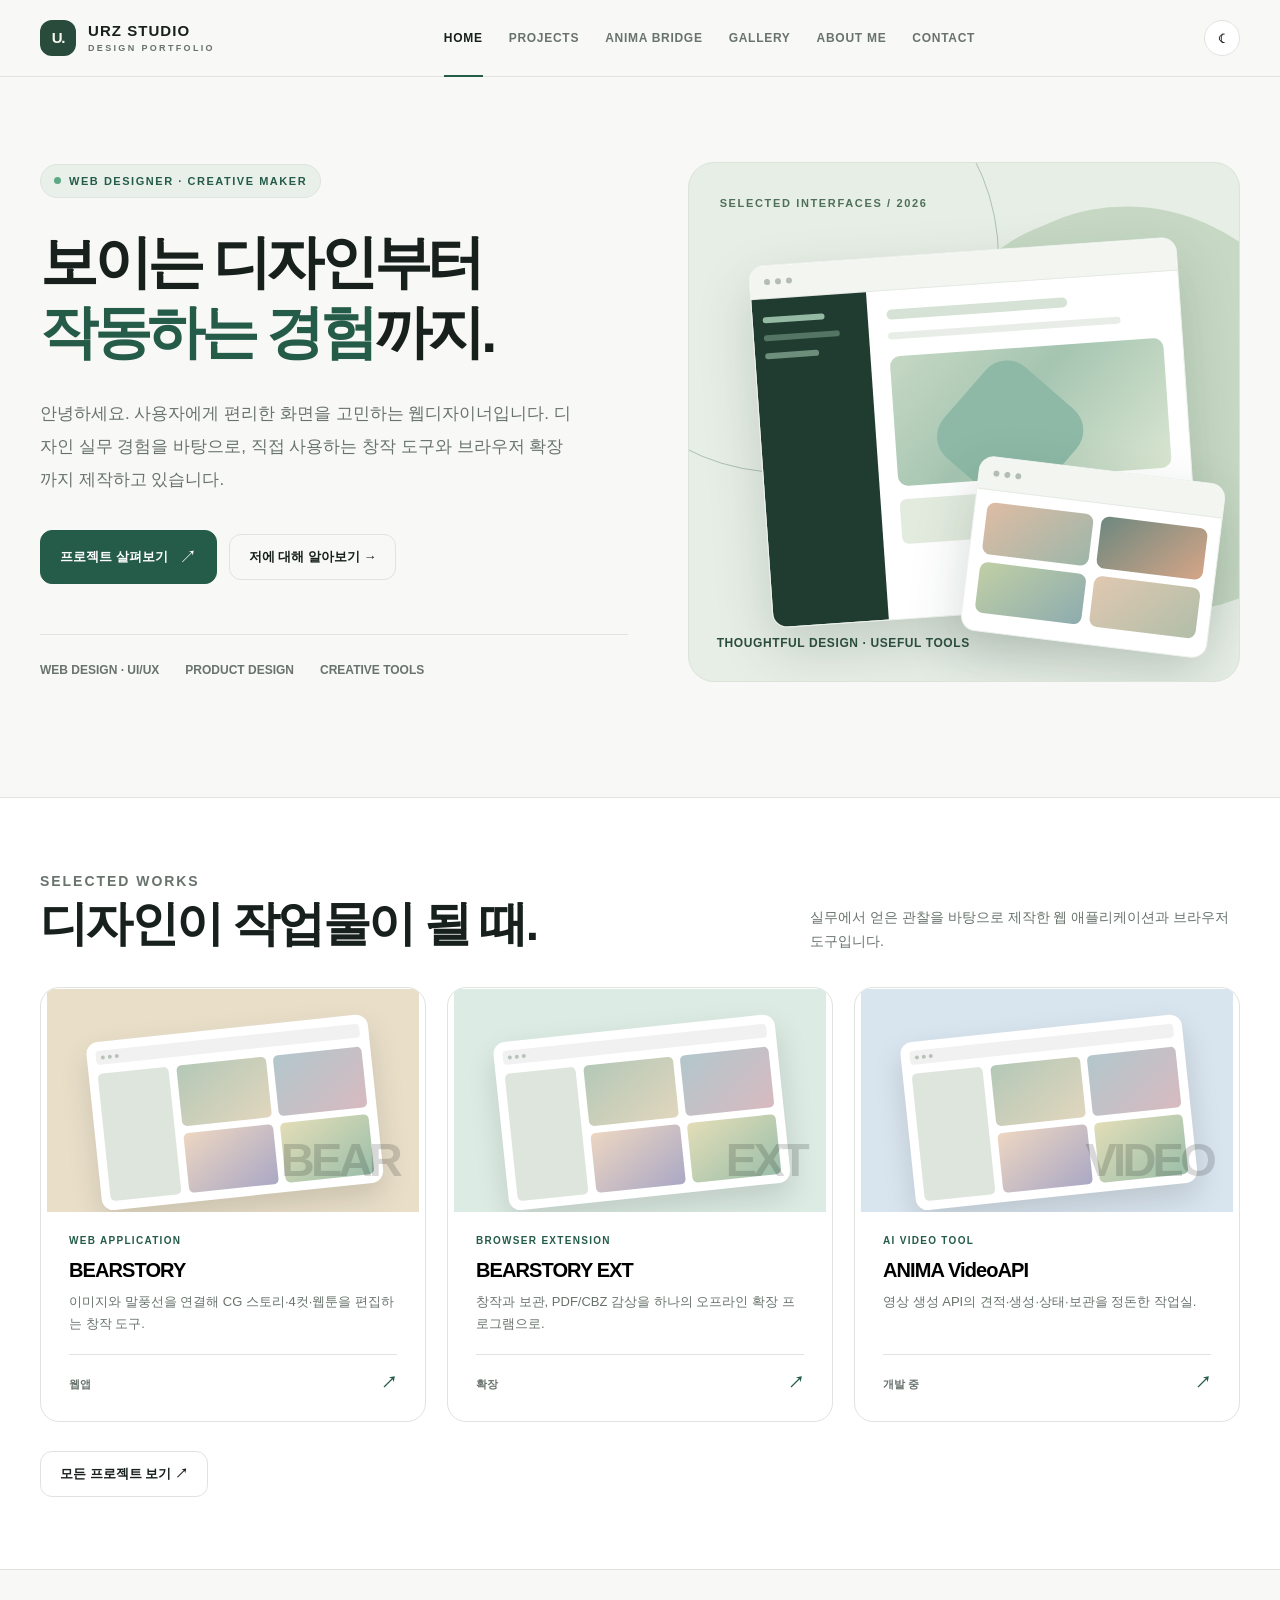
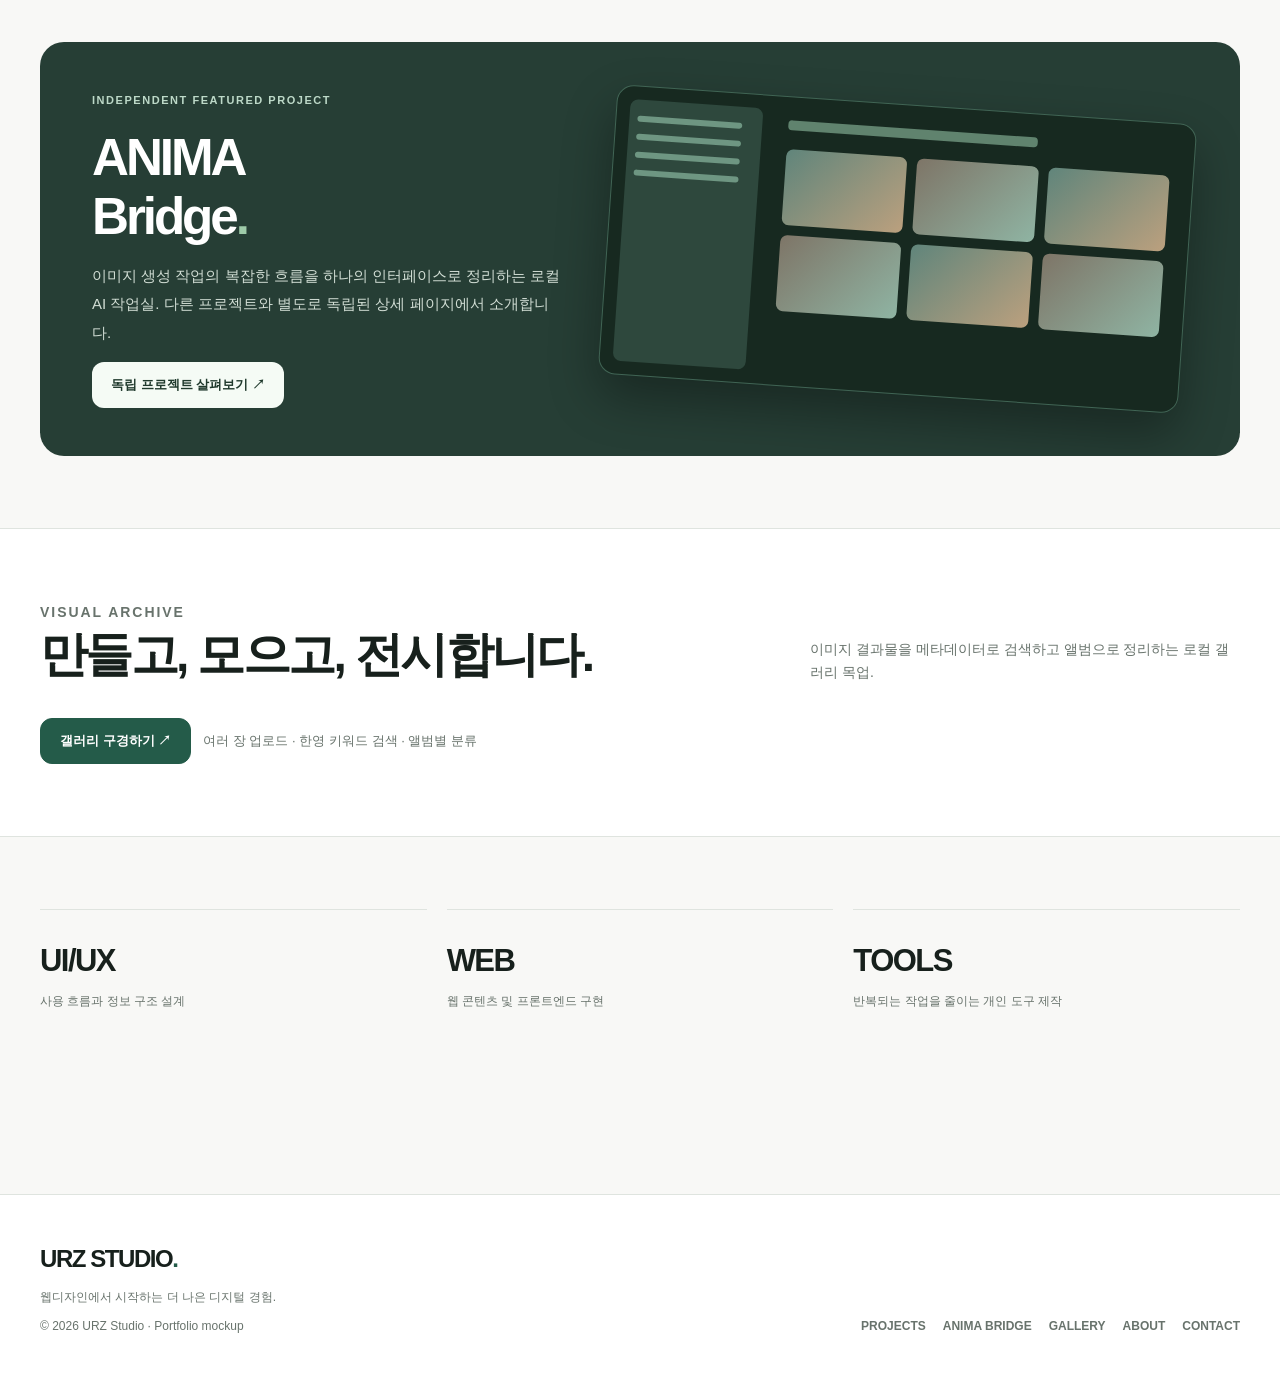
==== public/index.html @ eae0b7e5 "Add six-page portfolio mockup and browser-local ANIMA gallery" ====
<!doctype html><html lang="ko"><head><meta charset="UTF-8"><meta name="viewport" content="width=device-width,initial-scale=1"><meta name="color-scheme" content="light dark"><meta name="description" content="URZ Studio 웹디자이너 포트폴리오 및 창작 도구 쇼케이스 목업"><title>HOME | URZ STUDIO</title><link rel="icon" href="assets/favicon.svg" type="image/svg+xml"><link rel="stylesheet" href="assets/style.css"></head><body><div class="nav-wrap"><header class="nav container"><a class="logo" href="index.html" aria-label="URZ Studio Home"><div class="logo-mark">U.</div><div class="logo-text">URZ STUDIO<small>DESIGN PORTFOLIO</small></div></a><nav class="nav-links" aria-label="주 메뉴"><a href="index.html">HOME</a><a href="projects.html">PROJECTS</a><a href="anima-bridge.html">ANIMA BRIDGE</a><a href="gallery.html">GALLERY</a><a href="about.html">ABOUT ME</a><a href="contact.html">CONTACT</a></nav><div class="nav-actions"><button id="themeBtn" class="icon-button" aria-label="테마 변경" title="밝기 전환">☾</button><button id="menuBtn" class="icon-button mobile-menu" aria-expanded="false" aria-label="메뉴 펼치기">☰</button></div></header></div>
<main><section class="container hero"><div><span class="badge"><span class="dot"></span> WEB DESIGNER · CREATIVE MAKER</span><h1>보이는 디자인부터<br><em>작동하는 경험</em>까지.</h1><p class="hero-lead">안녕하세요. 사용자에게 편리한 화면을 고민하는 웹디자이너입니다. 디자인 실무 경험을 바탕으로, 직접 사용하는 창작 도구와 브라우저 확장까지 제작하고 있습니다.</p><div class="button-row"><a class="btn primary" href="projects.html">프로젝트 살펴보기 <span class="arrow">↗</span></a><a class="btn secondary" href="about.html">저에 대해 알아보기 →</a></div><div class="hero-points"><span>WEB DESIGN · UI/UX</span><span>PRODUCT DESIGN</span><span>CREATIVE TOOLS</span></div></div>
<div class="hero-canvas" role="img" aria-label="웹디자인과 창작 도구 인터페이스를 형상화한 목업"><div class="canvas-blob"></div><div class="canvas-orbit"></div><span class="canvas-label">SELECTED INTERFACES / 2026</span><div class="floating-window large"><div class="window-toolbar"><i></i><i></i><i></i></div><div class="window-interior"><div class="window-side"><b></b><b></b><b></b></div><div class="window-main"><div class="headline"></div><div class="subline"></div><div class="window-image"></div><div class="window-tiles"><div></div><div></div><div></div></div></div></div></div><div class="floating-window small-float"><div class="window-toolbar"><i></i><i></i><i></i></div><div class="window-interior"><div class="mini"><span></span><span></span><span></span><span></span></div></div></div><span class="canvas-floattext">THOUGHTFUL DESIGN · USEFUL TOOLS</span></div></section>
<section class="section toned"><div class="container"><div class="section-heading"><div><p class="eyebrow">SELECTED WORKS</p><h2>디자인이 작업물이 될 때.</h2></div><p>실무에서 얻은 관찰을 바탕으로 제작한 웹 애플리케이션과 브라우저 도구입니다.</p></div><div id="homeProjects" class="cards"></div><div style="margin-top:29px"><a href="projects.html" class="btn secondary">모든 프로젝트 보기 ↗</a></div></div></section>
<section class="section"><div class="container"><div class="feature-tile"><div><p class="eyebrow">INDEPENDENT FEATURED PROJECT</p><h2>ANIMA<br>Bridge<span style="color:#9ecba9">.</span></h2><p>이미지 생성 작업의 복잡한 흐름을 하나의 인터페이스로 정리하는 로컬 AI 작업실. 다른 프로젝트와 별도로 독립된 상세 페이지에서 소개합니다.</p><a href="anima-bridge.html" class="btn">독립 프로젝트 살펴보기 ↗</a></div><div class="feature-art"><div class="mini-sidebar"><i></i><i></i><i></i><i></i></div><div class="mini-main"><div class="mini-title"></div><div class="mini-grid"><i></i><i></i><i></i><i></i><i></i><i></i></div></div></div></div></div></section>
<section class="section toned"><div class="container"><div class="section-heading"><div><p class="eyebrow">VISUAL ARCHIVE</p><h2>만들고, 모으고, 전시합니다.</h2></div><p>이미지 결과물을 메타데이터로 검색하고 앨범으로 정리하는 로컬 갤러리 목업.</p></div><div class="button-row"><a href="gallery.html" class="btn primary">갤러리 구경하기 ↗</a><span class="muted small">여러 장 업로드 · 한영 키워드 검색 · 앨범별 분류</span></div></div></section>
<section class="section"><div class="container"><div class="stats"><div class="stat"><b>UI/UX</b><span>사용 흐름과 정보 구조 설계</span></div><div class="stat"><b>WEB</b><span>웹 콘텐츠 및 프론트엔드 구현</span></div><div class="stat"><b>TOOLS</b><span>반복되는 작업을 줄이는 개인 도구 제작</span></div></div></div></section></main><footer class="footer"><div class="container footer-inner"><div><div class="footer-title">URZ STUDIO<span style="color:var(--accent)">.</span></div><p>웹디자인에서 시작하는 더 나은 디지털 경험.</p><p>© <span data-year>2026</span> URZ Studio · Portfolio mockup</p></div><div class="footer-links"><a href="projects.html">PROJECTS</a><a href="anima-bridge.html">ANIMA BRIDGE</a><a href="gallery.html">GALLERY</a><a href="about.html">ABOUT</a><a href="contact.html">CONTACT</a></div></div></footer><script src="assets/site.js" defer></script></body></html>
---- public/assets/style.css ----
:root{--bg:#f8f8f6;--paper:#fff;--ink:#17201c;--muted:#68736c;--line:#dfe4df;--tint:#e9f0ea;--accent:#245b49;--accent-2:#d5e4da;--warm:#e9d2ad;--shadow:0 16px 50px rgba(18,34,27,.07);--shadow-lg:0 32px 90px rgba(18,34,27,.14);font-family:Inter,Pretendard,'Noto Sans KR','Apple SD Gothic Neo','Malgun Gothic',Arial,sans-serif;color:var(--ink);font-size:15px;line-height:1.68;-webkit-font-smoothing:antialiased}
*{box-sizing:border-box}html{scroll-behavior:smooth}body{margin:0;background:var(--bg);min-width:320px}button,input,select,textarea{font:inherit}button{cursor:pointer}a{color:inherit;text-decoration:none}img{max-width:100%}::selection{background:#c4e0d0;color:#122719}
body.dark{--bg:#131b18;--paper:#1b2520;--ink:#f0f5f0;--muted:#a6b6ab;--line:#34443b;--tint:#24372b;--accent:#92d0ab;--accent-2:#2d4938;--shadow:0 20px 55px rgba(0,0,0,.16);--shadow-lg:0 35px 80px rgba(0,0,0,.32)}
.container{width:min(1240px,calc(100% - 80px));margin:0 auto}.nav-wrap{position:sticky;top:0;z-index:90;background:color-mix(in srgb,var(--bg) 91%,transparent);border-bottom:1px solid var(--line);backdrop-filter:blur(19px)}.nav{height:76px;display:flex;justify-content:space-between;align-items:center;gap:24px}.logo{display:flex;align-items:center;gap:12px;flex:none}.logo-mark{width:36px;height:36px;border-radius:12px;background:#284b3b;display:grid;place-items:center;color:#f8f8ef;font-weight:900;font-size:15px;letter-spacing:-.08em}.logo-text{font-size:15px;font-weight:850;letter-spacing:.07em;line-height:1.15}.logo-text small{display:block;margin-top:4px;font-size:9px;letter-spacing:.26em;color:var(--muted);font-weight:650}.nav-links{display:flex;align-items:center;gap:26px;height:100%}.nav-links a{font-size:12px;font-weight:760;letter-spacing:.06em;color:var(--muted);height:100%;display:flex;align-items:center;position:relative;white-space:nowrap}.nav-links a:after{content:"";height:2px;background:var(--accent);position:absolute;bottom:-1px;left:0;right:100%;transition:right .2s}.nav-links a:hover,.nav-links a.active{color:var(--ink)}.nav-links a.active:after,.nav-links a:hover:after{right:0}.nav-actions{display:flex;align-items:center;gap:9px}.icon-button{width:36px;height:36px;border:1px solid var(--line);border-radius:50%;background:var(--paper);color:var(--ink);display:grid;place-items:center}.icon-button:hover{background:var(--tint)}.mobile-menu{display:none}
.badge,.eyebrow{font-size:11px;font-weight:800;letter-spacing:.14em;text-transform:uppercase}.badge{display:inline-flex;align-items:center;gap:8px;background:var(--tint);border:1px solid var(--line);border-radius:99px;padding:7px 13px;color:var(--accent)}.badge .dot{width:7px;height:7px;background:#5da885;border-radius:50%}.eyebrow{color:var(--accent);margin:0 0 18px}.page-hero{padding:96px 0 66px}.page-hero h1{font-size:clamp(44px,5.6vw,82px);line-height:1.15;letter-spacing:-.065em;font-weight:850;margin:0 0 22px}.page-hero p.lead{color:var(--muted);font-size:18px;line-height:1.85;max-width:730px;margin:0}.muted{color:var(--muted)}.small{font-size:13px}.thin{font-weight:400}.hero{padding:85px 0 115px;display:grid;grid-template-columns:1fr .94fr;gap:60px;align-items:center}.hero h1{font-size:clamp(43px,4.5vw,68px);letter-spacing:-.075em;line-height:1.22;margin:29px 0 29px;font-weight:840}.hero h1 em{font-style:normal;color:var(--accent)}.hero-lead{font-size:17px;line-height:1.95;max-width:540px;color:var(--muted);margin:0 0 34px}.button-row{display:flex;align-items:center;flex-wrap:wrap;gap:12px}.btn{display:inline-flex;gap:11px;align-items:center;justify-content:center;min-height:46px;border-radius:12px;padding:11px 19px;font-size:13px;font-weight:760;border:1px solid var(--line);background:var(--paper);color:var(--ink);transition:transform .18s,background .18s,box-shadow .18s}.btn:hover{transform:translateY(-2px);box-shadow:var(--shadow)}.btn.primary{background:#245b49;border-color:#245b49;color:#fff}.btn.secondary{background:transparent}.btn.small{min-height:38px;padding:8px 14px;font-size:12px}.btn:disabled{opacity:.5;cursor:not-allowed}.arrow{font-size:18px;font-weight:500}.hero-points{display:flex;gap:26px;flex-wrap:wrap;margin-top:50px;padding-top:25px;border-top:1px solid var(--line)}.hero-points span{font-size:12px;font-weight:700;color:var(--muted)}
.hero-canvas{height:520px;position:relative;border-radius:26px;background:#e7eee6;overflow:hidden;border:1px solid #dae4d9}.canvas-blob{position:absolute;background:#c7d9c4;border-radius:46% 54% 40% 60%;width:390px;height:420px;transform:rotate(-23deg);top:40px;right:-95px}.canvas-orbit{position:absolute;border:1px solid rgba(37,86,57,.3);width:430px;height:430px;border-radius:50%;top:-120px;left:-120px}.canvas-label{position:absolute;top:31px;left:31px;font-size:11px;color:#4e6f58;letter-spacing:.15em;font-weight:900}.floating-window{position:absolute;border-radius:15px;background:#fff;box-shadow:0 22px 55px rgba(29,58,41,.18);border:1px solid #edf2ed;overflow:hidden}.floating-window.large{width:78%;height:70%;left:13%;top:17%;transform:rotate(-4deg)}.floating-window.small-float{right:4%;bottom:7%;width:45%;height:34%;transform:rotate(7deg)}.window-toolbar{height:33px;background:#f3f5f1;display:flex;gap:5px;align-items:center;padding:0 14px;border-bottom:1px solid #e5eae4}.window-toolbar i{width:6px;height:6px;background:#b3bdb3;border-radius:100%}.window-interior{display:flex;height:calc(100% - 33px)}.window-side{width:27%;background:#203c30;padding:18px 10px;display:flex;flex-direction:column;gap:12px}.window-side b{display:block;height:6px;background:#95baa4;border-radius:5px;width:65%}.window-side b:nth-child(2){width:80%;opacity:.45}.window-side b:nth-child(3){width:57%;opacity:.65}.window-main{padding:19px;flex:1}.window-main .headline{background:#d5e2d5;width:66%;height:10px;border-radius:9px;margin-bottom:13px}.window-main .subline{background:#e8eee7;width:85%;height:7px;border-radius:9px;margin-bottom:17px}.window-image{background:linear-gradient(135deg,#c6d8c4,#a5c5b1 44%,#dae6d1);height:45%;border-radius:10px;position:relative;overflow:hidden}.window-image:before{content:"";position:absolute;width:120px;height:120px;background:#8db9a6;transform:rotate(45deg);border-radius:28px;top:25px;left:20%}.window-tiles{display:grid;grid-template-columns:repeat(3,1fr);gap:10px;margin-top:13px}.window-tiles div{height:45px;background:#e3ebdf;border-radius:7px}.small-float .window-interior{display:block;padding:12px}.small-float .window-interior .mini{display:grid;grid-template-columns:1fr 1fr;gap:8px;height:95%}.mini span{border-radius:8px;background:linear-gradient(135deg,#debca4,#9db6a9)}.mini span:nth-child(2){background:linear-gradient(135deg,#6e887f,#d5a587)}.mini span:nth-child(3){background:linear-gradient(135deg,#c0cfa5,#8eacaf)}.mini span:nth-child(4){background:linear-gradient(135deg,#e0c8b1,#b1bea8)}.canvas-floattext{position:absolute;bottom:28px;left:28px;color:#2b4d3d;font-size:12px;font-weight:700;letter-spacing:.05em}
.section{padding:72px 0}.section.tight{padding:38px 0 70px}.section.toned{background:var(--paper);border-top:1px solid var(--line);border-bottom:1px solid var(--line)}.section-heading{display:flex;justify-content:space-between;align-items:end;gap:30px;margin-bottom:33px}.section-heading h2{font-size:clamp(31px,4vw,48px);line-height:1.25;letter-spacing:-.055em;margin:0}.section-heading p{max-width:430px;margin:0;font-size:14px;color:var(--muted)}.cards{display:grid;grid-template-columns:repeat(3,minmax(0,1fr));gap:21px}.cards.two{grid-template-columns:repeat(2,minmax(0,1fr))}.project-card{display:block;background:var(--paper);border:1px solid var(--line);border-radius:19px;overflow:hidden;transition:transform .2s,box-shadow .2s;text-align:left}.project-card:hover{transform:translateY(-5px);box-shadow:var(--shadow-lg)}.project-art{height:223px;position:relative;display:grid;place-items:center;overflow:hidden}.project-art.dark-art{background:#263e36}.project-art.cream-art{background:#e9dfc9}.project-art.mint-art{background:#dcebe4}.project-art.blue-art{background:#d8e4ee}.project-art.rose-art{background:#eddddc}.project-art.gray-art{background:#e4e7e3}.project-art.sand-art{background:#e8dfd1}.art-screen{width:76%;height:76%;border-radius:12px;transform:rotate(-6deg) translateY(13px);box-shadow:0 13px 30px #0002;background:#fff;padding:9px;overflow:hidden;display:flex;flex-direction:column;gap:9px}.art-screen .bar{height:14px;background:#f0f1f0;border-radius:4px;display:flex;align-items:center;gap:3px;padding:5px}.art-screen .bar i{width:4px;height:4px;background:#b8c2b9;border-radius:50%}.art-screen .body{display:flex;gap:8px;flex:1;min-height:0}.art-screen .side{width:27%;background:#dde5dd;border-radius:5px}.art-screen .gridvisual{flex:1;display:grid;grid-template-columns:repeat(2,1fr);gap:7px}.art-screen .gridvisual i{background:linear-gradient(145deg,#b4c8b7,#e1d6bd);border-radius:5px}.art-screen .gridvisual i:nth-child(2){background:linear-gradient(140deg,#b2c7cc,#d7bac0)}.art-screen .gridvisual i:nth-child(3){background:linear-gradient(145deg,#edd6c2,#aaa8c5)}.art-screen .gridvisual i:nth-child(4){background:linear-gradient(145deg,#e2ddb7,#9bbfaa)}.project-art .ghost-word{font-size:47px;font-weight:900;letter-spacing:-.08em;opacity:.15;position:absolute;bottom:12px;right:20px}.art-glyph{font-size:72px;font-weight:850;letter-spacing:-.11em;color:#52705d}.art-glyph .sub{display:block;font-size:14px;letter-spacing:.1em;margin-top:-18px;text-align:center}.project-meta{padding:21px 22px 23px}.project-kicker{font-size:10px;color:var(--accent);font-weight:850;letter-spacing:.13em;text-transform:uppercase}.project-meta h3{font-size:20px;letter-spacing:-.045em;margin:8px 0 7px;line-height:1.35}.project-meta p{color:var(--muted);font-size:13px;margin:0 0 16px;min-height:47px}.card-foot{display:flex;justify-content:space-between;align-items:center;border-top:1px solid var(--line);padding-top:15px;font-size:11px;color:var(--muted);font-weight:730}.card-foot strong{color:var(--accent);font-size:16px}.feature-tile{background:#263e35;border-radius:24px;padding:48px 52px;min-height:410px;color:#fff;display:grid;grid-template-columns:.9fr 1.1fr;gap:40px;align-items:center;overflow:hidden;position:relative}.feature-tile h2{font-size:clamp(37px,4vw,59px);letter-spacing:-.06em;line-height:1.15;margin:14px 0}.feature-tile p{color:#d1ddd4;line-height:1.9}.feature-tile .eyebrow{color:#bdd9c8}.feature-tile .btn{background:#f5fbf5;color:#203a2d;border:0}.feature-art{align-self:center;background:#172920;border:1px solid #406454;border-radius:17px;height:290px;padding:13px;box-shadow:0 22px 50px #0005;transform:rotate(4deg)}.feature-art .mini-sidebar{background:#2e483d;width:24%;height:100%;border-radius:8px;float:left;padding:16px 8px}.feature-art .mini-sidebar i{display:block;background:#6e9682;border-radius:3px;margin-bottom:12px;height:6px;width:90%}.feature-art .mini-main{margin-left:27%;height:100%;padding:10px}.feature-art .mini-title{background:#60836e;height:10px;width:65%;border-radius:4px;margin-bottom:19px}.feature-art .mini-grid{display:grid;grid-template-columns:repeat(3,1fr);gap:10px}.feature-art .mini-grid i{display:block;height:76px;border-radius:7px;background:linear-gradient(135deg,#60857b,#bba07e)}.feature-art .mini-grid i:nth-child(even){background:linear-gradient(135deg,#7e7567,#8fb4a3)}
.stats{display:grid;grid-template-columns:repeat(3,1fr);gap:20px}.stat{padding:25px 0;border-top:1px solid var(--line)}.stat b{font-size:31px;letter-spacing:-.05em;display:block}.stat span{color:var(--muted);font-size:12px}.footer{margin-top:85px;background:var(--paper);border-top:1px solid var(--line);padding:44px 0}.footer-inner{display:flex;justify-content:space-between;gap:32px;align-items:end}.footer-title{font-size:24px;letter-spacing:-.06em;font-weight:850}.footer p{font-size:12px;color:var(--muted);margin:8px 0 0}.footer-links{display:flex;gap:17px;flex-wrap:wrap;font-size:12px;font-weight:750;color:var(--muted)}
.chips{display:flex;gap:8px;flex-wrap:wrap;margin:0 0 26px}.chip{border:1px solid var(--line);background:var(--paper);border-radius:99px;font-size:12px;font-weight:740;padding:9px 17px;color:var(--muted)}.chip.active,.chip:hover{background:var(--ink);color:var(--bg);border-color:var(--ink)}.project-disclaimer{background:var(--tint);border:1px solid var(--line);border-radius:16px;padding:15px 20px;margin:0 0 32px;font-size:13px;color:var(--muted)}
.detail-hero{display:grid;grid-template-columns:1fr 1fr;gap:70px;align-items:center;padding:73px 0 78px}.detail-hero h1{font-size:clamp(48px,6vw,86px);letter-spacing:-.075em;line-height:1.1;margin:20px 0}.detail-hero p{color:var(--muted);font-size:16px;line-height:1.95}.detail-visual{background:#233c34;padding:21px;border-radius:24px;box-shadow:var(--shadow);min-height:390px}.detail-window{background:#162821;border:1px solid #4b705f;border-radius:15px;min-height:365px;overflow:hidden}.detail-window .top{height:40px;background:#2f493d;border-bottom:1px solid #426453;padding:13px 16px;color:#b5cebd;font-size:10px;letter-spacing:.11em}.detail-window .work{display:grid;grid-template-columns:110px 1fr;height:320px}.detail-window .menu{background:#20352b;padding:18px 12px}.detail-window .menu span{height:7px;width:76%;margin-bottom:19px;background:#638773;border-radius:6px;display:block}.detail-window .content{padding:18px}.detail-window .content h5{color:#c2dfcb;margin:0 0 15px}.detail-window .content .stage{height:135px;background:linear-gradient(130deg,#8b9b83,#c0b0a0 50%,#4f7e74);border-radius:10px}.detail-window .content .thumbs{display:grid;grid-template-columns:repeat(4,1fr);gap:9px;margin-top:12px}.detail-window .content .thumbs i{background:#415f50;height:53px;border-radius:7px}.detail-window .content .thumbs i:nth-child(even){background:#557268}.section-narrow{max-width:790px}.num-steps{display:grid;grid-template-columns:repeat(3,minmax(0,1fr));gap:20px}.num-step{padding:26px;background:var(--paper);border:1px solid var(--line);border-radius:18px}.num-step b{color:var(--accent);font-size:11px}.num-step h3{font-size:18px;margin:22px 0 8px}.num-step p{color:var(--muted);font-size:13px;margin:0}.feature-list{display:grid;grid-template-columns:repeat(2,1fr);gap:18px}.feature-item{border-top:1px solid var(--line);padding:19px 0}.feature-item b{font-size:17px}.feature-item p{color:var(--muted);font-size:13px}
.about-layout{display:grid;grid-template-columns:1fr 1fr;gap:88px;padding:24px 0 90px}.about-portrait{min-height:520px;border-radius:25px;background:#dce8dc;position:relative;overflow:hidden;display:grid;place-items:center}.about-portrait .ring{width:340px;height:340px;border:1px solid #a8bfae;border-radius:50%;position:absolute}.about-portrait .letters{font-size:130px;font-weight:900;letter-spacing:-.13em;color:#37674c;position:relative;z-index:1}.about-portrait .caption{position:absolute;bottom:29px;left:30px;font-size:12px;letter-spacing:.15em;font-weight:800;color:#467558}.about-copy h2{font-size:31px;letter-spacing:-.05em;line-height:1.4;margin:0 0 22px}.about-copy p{color:var(--muted);line-height:2}.timeline{border-left:1px solid var(--line);padding-left:25px;margin:25px 0}.timeline .entry{position:relative;padding:0 0 30px}.timeline .entry:before{content:"";width:8px;height:8px;border-radius:50%;background:var(--accent);position:absolute;left:-30px;top:9px}.timeline h3{font-size:15px;margin:0 0 4px}.timeline p{font-size:13px;color:var(--muted);margin:0}.tags{display:flex;flex-wrap:wrap;gap:9px}.tag{display:inline-flex;background:var(--tint);border:1px solid var(--line);border-radius:8px;padding:7px 11px;font-size:11px;font-weight:700;color:var(--accent)}
.contact-layout{display:grid;grid-template-columns:1fr 1.05fr;gap:70px;margin-top:34px}.contact-info h2{font-size:40px;line-height:1.3;letter-spacing:-.055em;margin:0 0 23px}.contact-info p{color:var(--muted);line-height:1.95}.contact-card{display:flex;justify-content:space-between;align-items:center;border-top:1px solid var(--line);padding:20px 0}.contact-card small{font-size:11px;color:var(--muted);display:block}.contact-card strong{font-size:16px}.contact-form{background:var(--paper);border:1px solid var(--line);border-radius:23px;padding:32px;box-shadow:var(--shadow)}.contact-form h3{margin:0 0 10px;font-size:23px;letter-spacing:-.04em}.contact-form p{color:var(--muted);font-size:12px;margin:0 0 26px}.form-grid{display:grid;grid-template-columns:1fr 1fr;gap:14px}.form-field{display:flex;flex-direction:column;gap:7px;margin-bottom:17px}.form-field label{font-size:12px;font-weight:770}.form-field input,.form-field textarea{border:1px solid var(--line);border-radius:10px;background:var(--bg);padding:12px 14px;color:var(--ink);outline:0;min-width:0}.form-field textarea{min-height:132px;resize:vertical}.form-field input:focus,.form-field textarea:focus{border-color:var(--accent)}
.overlay{position:fixed;z-index:200;inset:0;background:#101b16bf;display:grid;place-items:center;padding:22px;backdrop-filter:blur(5px)}.overlay[hidden]{display:none!important}.dialog{background:var(--paper);color:var(--ink);border-radius:21px;box-shadow:var(--shadow-lg);width:min(630px,100%);max-height:min(88vh,850px);overflow:auto;padding:29px}.dialog h2{font-size:28px;letter-spacing:-.05em;margin:8px 0}.dialog p{color:var(--muted);font-size:13px;line-height:1.8}.dialog-top{display:flex;justify-content:space-between;align-items:start;gap:10px}.dialog .tag{margin:3px}.toast-wrap{position:fixed;z-index:300;bottom:25px;left:50%;transform:translateX(-50%);pointer-events:none}.toast{min-width:250px;max-width:min(450px,90vw);background:#233c31;color:#fff;box-shadow:var(--shadow-lg);border-radius:12px;padding:13px 17px;font-size:12px;font-weight:700;text-align:center;animation:toast-in .25s ease both}@keyframes toast-in{from{opacity:0;transform:translateY(12px)}to{opacity:1;transform:translateY(0)}}
.gallery-hero{padding:69px 0 35px}.gallery-hero h1{font-size:clamp(43px,5.6vw,74px);letter-spacing:-.07em;line-height:1.1;margin:14px 0}.gallery-hero .lead{color:var(--muted);font-size:14px;max-width:690px;line-height:1.9}.gallery-sticky{position:sticky;top:76px;z-index:70;background:color-mix(in srgb,var(--bg) 94%,transparent);backdrop-filter:blur(15px);border-bottom:1px solid var(--line);padding:14px 0 12px}.gallery-toolbar{display:flex;gap:11px;align-items:center;flex-wrap:wrap}.search-box{display:flex;gap:9px;align-items:center;flex:1;min-width:240px;min-height:44px;border:1px solid var(--line);background:var(--paper);padding:0 14px;border-radius:11px;color:var(--muted)}.search-box input{border:0;outline:0;background:none;color:var(--ink);width:100%;font-size:13px}.select{border:1px solid var(--line);border-radius:11px;padding:10px 14px;background:var(--paper);color:var(--ink);font-size:12px;max-width:185px}.gallery-tools{display:flex;gap:7px;flex-wrap:wrap;margin-top:12px}.gallery-tools .chip{padding:5px 13px;font-size:11px}.gallery-grid{columns:5 180px;column-gap:17px;margin-top:31px}.pin{break-inside:avoid;margin:0 0 18px;background:var(--paper);border:1px solid var(--line);border-radius:16px;overflow:hidden;position:relative;transition:transform .2s,box-shadow .2s}.pin:hover{transform:translateY(-3px);box-shadow:var(--shadow-lg)}.pin-image{width:100%;display:block;object-fit:cover;background:#dce6db}.pin-art{width:100%;display:grid;place-items:center;position:relative;overflow:hidden}.pin-art:before,.pin-art:after{content:"";position:absolute;border-radius:45%;background:#ffffff30}.pin-art:before{width:60%;height:50%;left:-10%;bottom:-8%;transform:rotate(35deg)}.pin-art:after{width:44%;height:38%;right:-12%;top:4%}.pin-art strong{color:#fff;z-index:1;font-size:clamp(28px,4vw,51px);letter-spacing:-.08em;opacity:.87}.pin-art span{position:absolute;bottom:10px;left:13px;color:#ffffffad;font-size:9px;letter-spacing:.13em;z-index:1}.pin-art.color-1{background:linear-gradient(132deg,#c5b38f,#94766d 60%,#566b6a)}.pin-art.color-2{background:linear-gradient(140deg,#86b0b5,#5e7188 65%,#c0adab)}.pin-art.color-3{background:linear-gradient(146deg,#af98ad,#debea7 66%,#759494)}.pin-art.color-4{background:linear-gradient(143deg,#5a8976,#b7c7a8 70%,#b1a7b4)}.pin-art.color-5{background:linear-gradient(143deg,#a6b4c5,#79799c 55%,#c49d98)}.pin-art.color-6{background:linear-gradient(143deg,#d2ad85,#bb7e7d 62%,#879b84)}.pin-meta{padding:12px 13px 14px}.pin-meta h3{font-size:12px;font-weight:780;margin:0 0 5px;white-space:nowrap;text-overflow:ellipsis;overflow:hidden}.pin-meta p{font-size:10px;color:var(--muted);margin:0;overflow:hidden;text-overflow:ellipsis;white-space:nowrap}.pin-flags{display:flex;gap:5px;flex-wrap:wrap;margin-top:8px}.pin-flags small{font-size:9px;border-radius:5px;padding:3px 6px;background:var(--tint);color:var(--accent)}.pin-hover{position:absolute;top:11px;right:10px;display:flex;gap:5px;opacity:0;transition:opacity .15s}.pin:hover .pin-hover{opacity:1}.pin-hover button{border:0;background:#fffef0eb;color:#1a2920;width:33px;height:33px;border-radius:9px;font-size:14px;font-weight:850;box-shadow:0 4px 18px #0002}.empty-state{padding:75px 20px;border:1px dashed var(--line);text-align:center;border-radius:20px;margin:36px 0}.empty-state h3{font-size:22px;margin:9px 0}.empty-state p{font-size:13px;color:var(--muted)}.upload-drop{border:2px dashed var(--line);padding:28px;text-align:center;border-radius:15px;background:var(--bg);transition:background .2s,border-color .2s}.upload-drop.drag{background:var(--accent-2);border-color:var(--accent)}.upload-drop h3{margin:8px 0}.upload-drop p{color:var(--muted);font-size:12px}.upload-drop input{display:none}.gallery-lightbox{width:min(1040px,100%);padding:18px;display:grid;grid-template-columns:1.1fr .9fr;gap:20px;overflow:auto}.lightbox-media{min-height:320px;background:var(--bg);border-radius:13px;display:grid;place-items:center;overflow:hidden}.lightbox-media img{max-height:75vh;width:100%;object-fit:contain}.lightbox-info{padding:12px 9px 10px 0;min-width:0}.lightbox-info pre{white-space:pre-wrap;word-break:break-word;max-height:160px;overflow:auto;background:var(--bg);border:1px solid var(--line);border-radius:10px;padding:11px;font-size:11px}.lightbox-info .kv{display:grid;grid-template-columns:100px 1fr;gap:7px;font-size:11px;padding:7px 0;border-bottom:1px solid var(--line)}.lightbox-info .kv span:first-child{color:var(--muted)}.lightbox-info textarea,.lightbox-info input,.lightbox-info select{border:1px solid var(--line);background:var(--bg);color:var(--ink);padding:9px 11px;border-radius:9px;width:100%;font-size:12px}.lightbox-info textarea{min-height:65px;resize:vertical}.album-list{display:flex;gap:8px;flex-wrap:wrap;margin:16px 0}.album-pill{border:1px solid var(--line);background:var(--paper);padding:7px 13px;border-radius:99px;font-size:11px;color:var(--muted);font-weight:750}.album-pill.active{background:var(--accent);border-color:var(--accent);color:var(--bg)}.gallery-note{font-size:11px;color:var(--muted);margin-top:12px}.gallery-banner{border:1px solid var(--line);background:var(--paper);border-radius:15px;padding:15px 20px;margin:22px 0;display:flex;justify-content:space-between;align-items:center;gap:18px}.gallery-banner p{color:var(--muted);font-size:11px;margin:3px 0}.gallery-banner b{font-size:13px}
@media(max-width:1100px){.nav-links{gap:15px}.nav-links a{font-size:11px}.hero{gap:25px}.cards{grid-template-columns:repeat(2,minmax(0,1fr))}.gallery-grid{columns:4 160px}}
@media(max-width:800px){.container{width:min(100% - 36px,720px)}.nav{height:67px}.nav-links{display:none;position:absolute;left:0;right:0;top:66px;height:auto;background:var(--paper);flex-direction:column;align-items:stretch;gap:0;border-bottom:1px solid var(--line);box-shadow:var(--shadow);padding:14px 22px}.nav-links.open{display:flex}.nav-links a{height:auto;padding:12px 3px;font-size:12px}.nav-links a:after{display:none}.mobile-menu{display:grid}.hero{padding:48px 0 64px;grid-template-columns:1fr}.hero-canvas{height:395px}.page-hero{padding:55px 0 38px}.section{padding:48px 0}.feature-tile,.detail-hero,.about-layout,.contact-layout{grid-template-columns:1fr;gap:34px}.feature-tile{padding:32px}.feature-art{height:260px}.footer-inner{flex-direction:column;align-items:start}.num-steps{grid-template-columns:1fr}.gallery-sticky{top:67px}.gallery-grid{columns:3 145px}.gallery-lightbox{grid-template-columns:1fr;max-height:92vh}.lightbox-media{min-height:220px}.lightbox-media img{max-height:42vh}.section-heading{align-items:start;flex-direction:column;gap:11px}.about-portrait{min-height:340px}.about-portrait .letters{font-size:88px}}
@media(max-width:520px){.hero h1{font-size:42px}.page-hero h1{font-size:42px}.hero-canvas{height:300px}.cards,.cards.two{grid-template-columns:1fr}.hero-points{gap:13px}.section-heading h2{font-size:30px}.feature-tile{padding:26px}.feature-art{height:220px}.feature-tile h2{font-size:37px}.form-grid,.feature-list{grid-template-columns:1fr}.contact-form{padding:22px}.gallery-toolbar{gap:8px}.gallery-toolbar .search-box{flex-basis:100%}.gallery-grid{columns:2 135px;column-gap:10px}.pin{margin-bottom:10px}.gallery-banner{align-items:start;flex-direction:column}.stats{grid-template-columns:1fr}.stat{padding:13px 0}.detail-window .work{grid-template-columns:82px 1fr}.dialog{padding:18px}.footer{margin-top:55px}}
@media(prefers-reduced-motion:reduce){*,*:before,*:after{scroll-behavior:auto!important;animation:none!important;transition:none!important}}
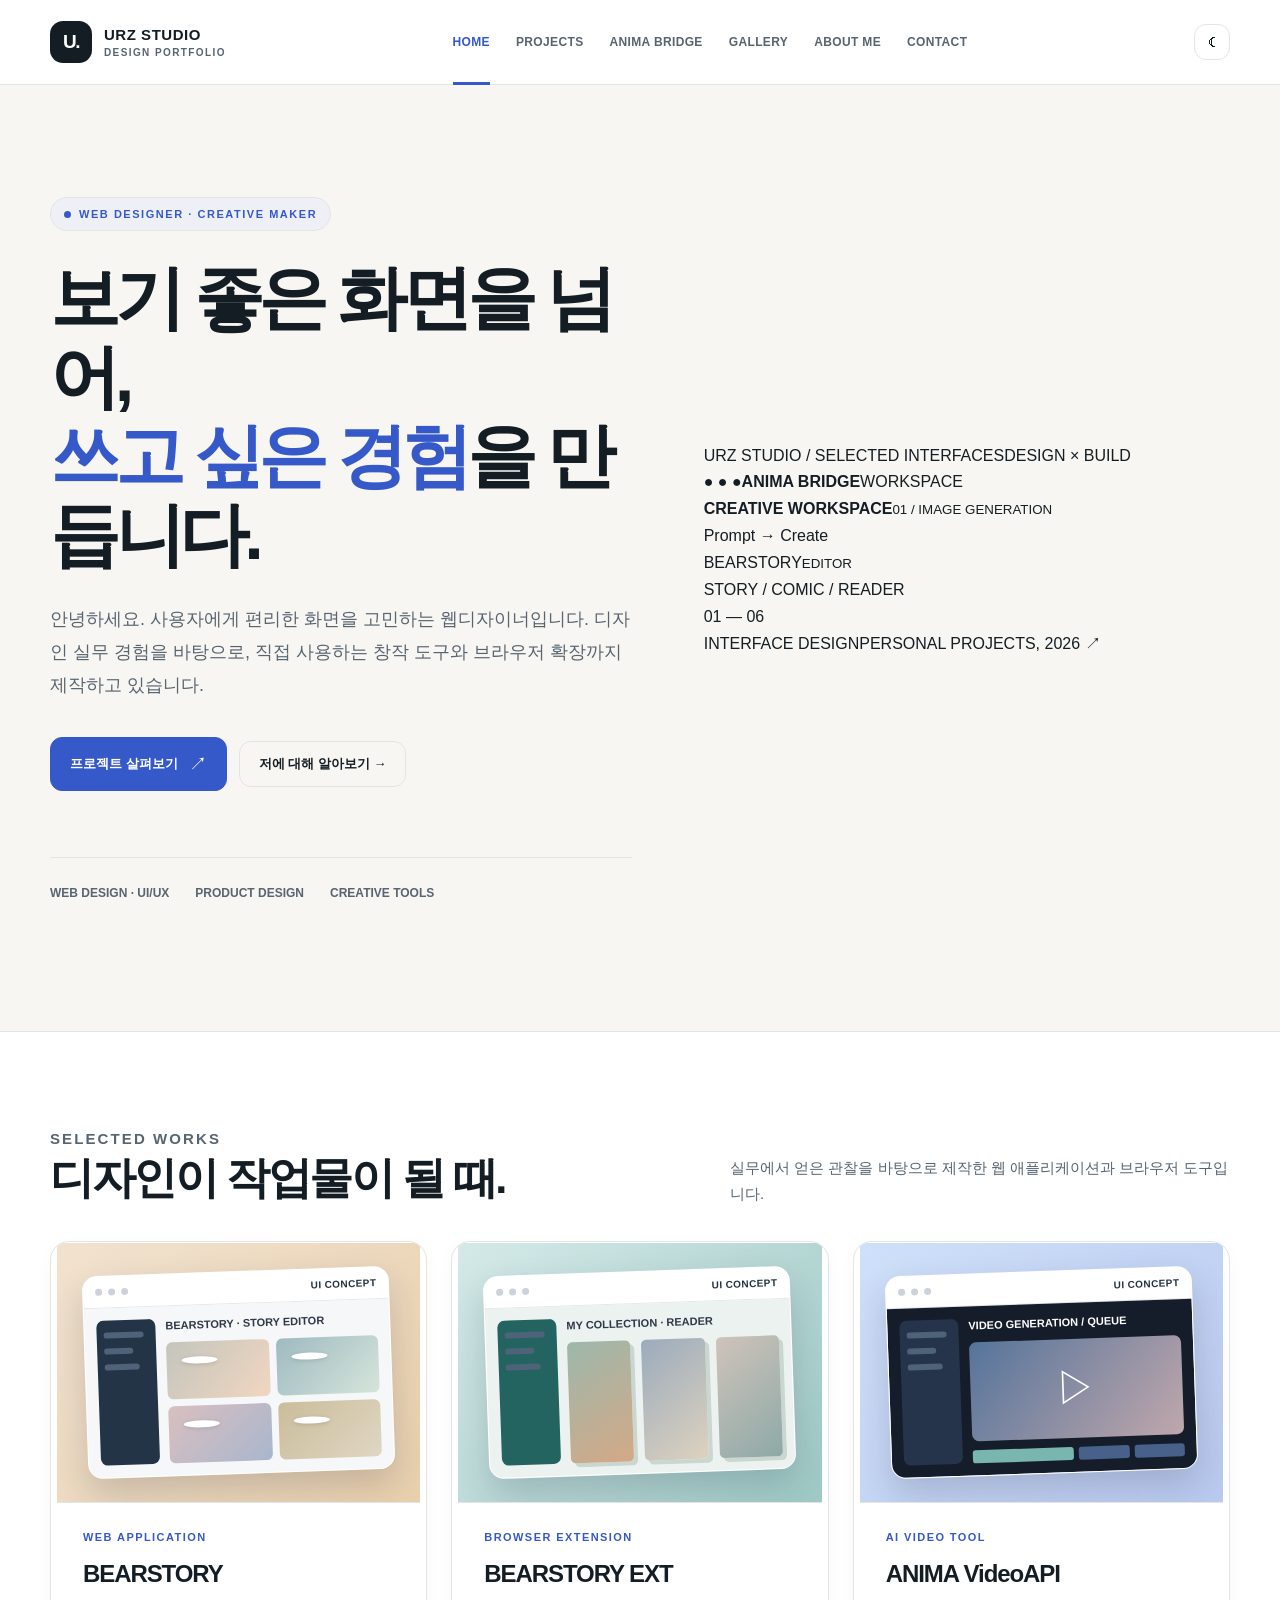
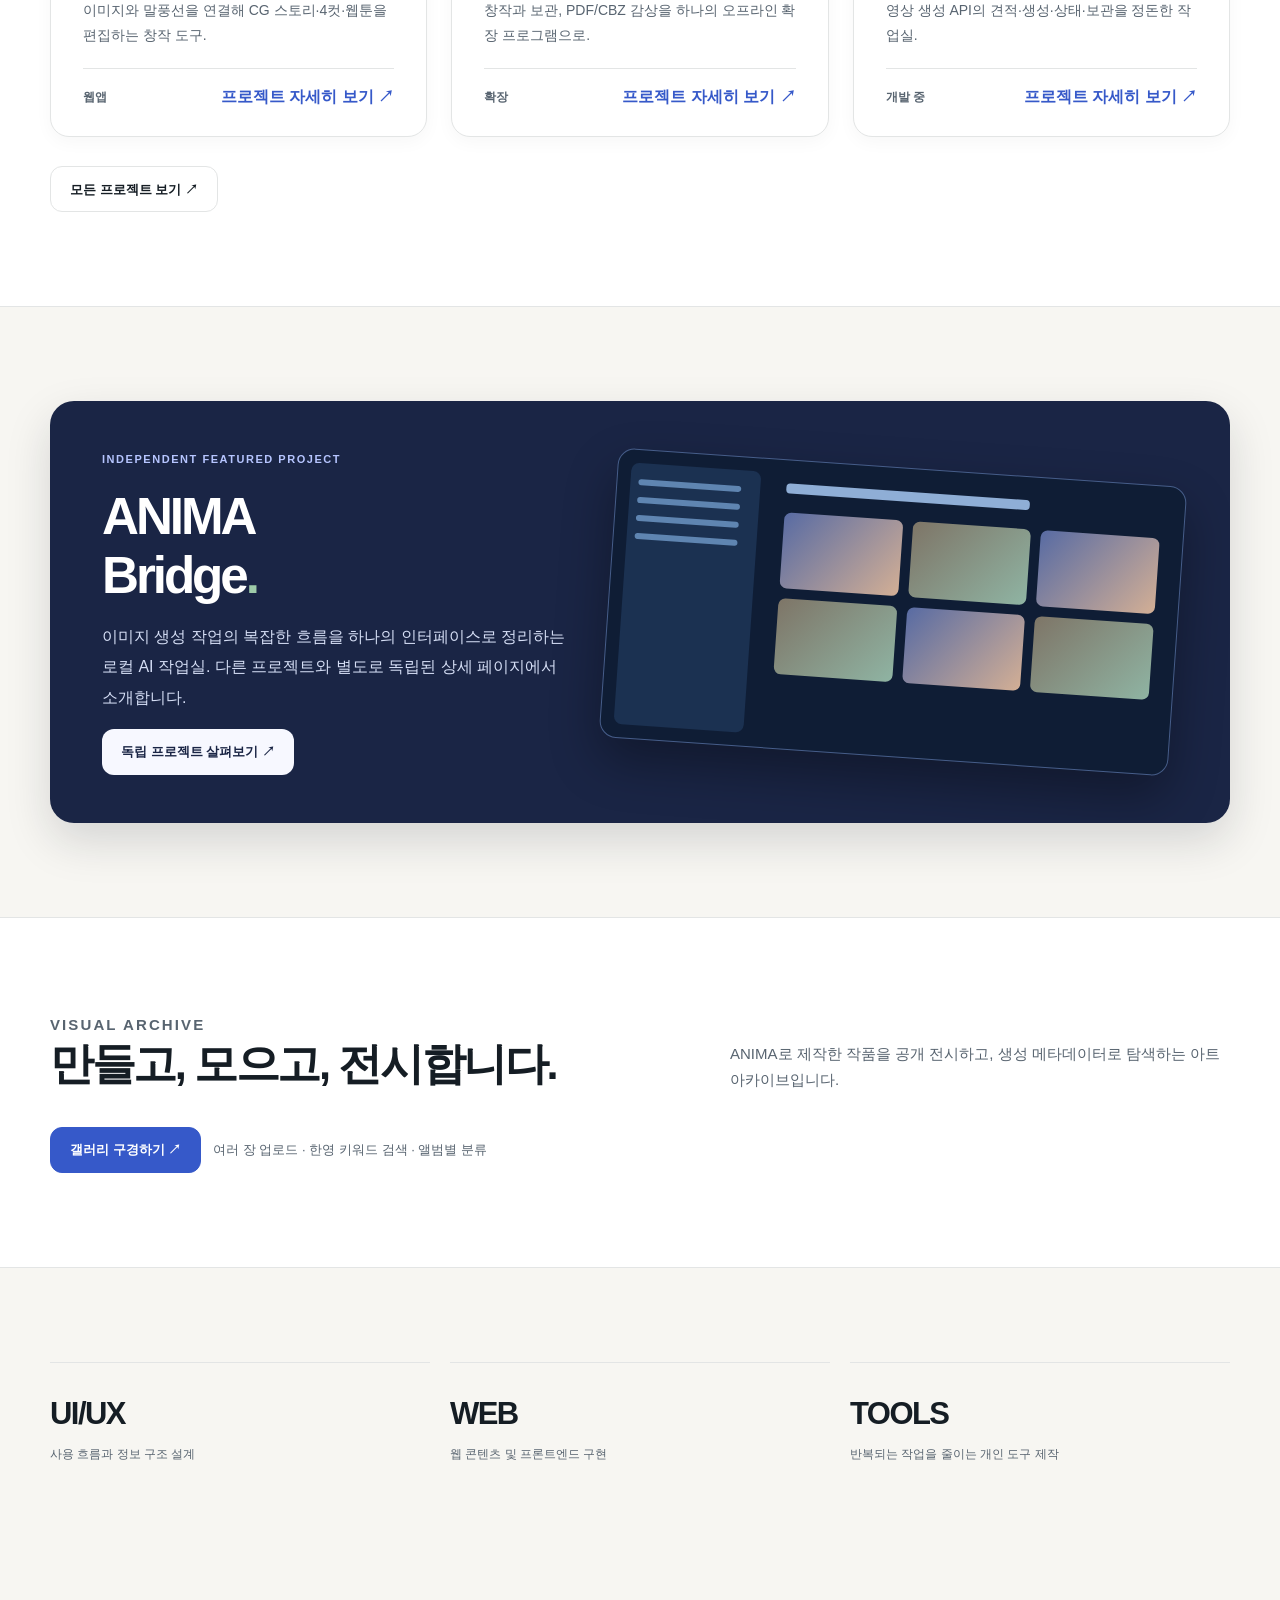
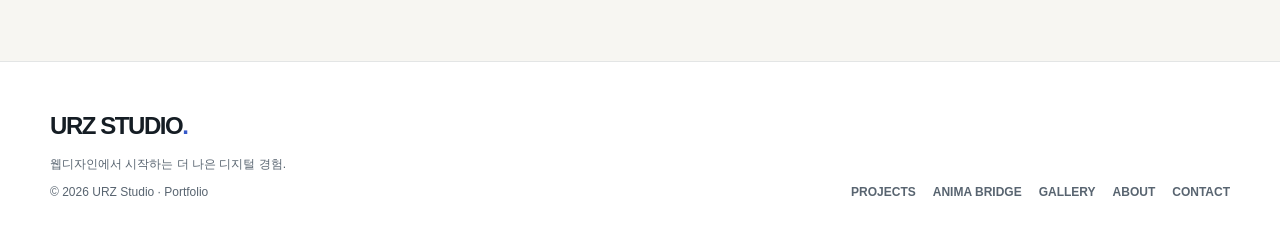
==== commit 1bce6dd5: "Replace abstract home placeholder with purpose-built product showcase" ====
--- a/public/index.html
+++ b/public/index.html
@@ -1,7 +1,29 @@
-<!doctype html><html lang="ko"><head><meta charset="UTF-8"><meta name="viewport" content="width=device-width,initial-scale=1"><meta name="color-scheme" content="light dark"><meta name="description" content="URZ Studio 웹디자이너 포트폴리오 및 창작 도구 쇼케이스 목업"><title>HOME | URZ STUDIO</title><link rel="icon" href="assets/favicon.svg" type="image/svg+xml"><link rel="stylesheet" href="assets/style.css"></head><body><div class="nav-wrap"><header class="nav container"><a class="logo" href="index.html" aria-label="URZ Studio Home"><div class="logo-mark">U.</div><div class="logo-text">URZ STUDIO<small>DESIGN PORTFOLIO</small></div></a><nav class="nav-links" aria-label="주 메뉴"><a href="index.html">HOME</a><a href="projects.html">PROJECTS</a><a href="anima-bridge.html">ANIMA BRIDGE</a><a href="gallery.html">GALLERY</a><a href="about.html">ABOUT ME</a><a href="contact.html">CONTACT</a></nav><div class="nav-actions"><button id="themeBtn" class="icon-button" aria-label="테마 변경" title="밝기 전환">☾</button><button id="menuBtn" class="icon-button mobile-menu" aria-expanded="false" aria-label="메뉴 펼치기">☰</button></div></header></div>
-<main><section class="container hero"><div><span class="badge"><span class="dot"></span> WEB DESIGNER · CREATIVE MAKER</span><h1>보이는 디자인부터<br><em>작동하는 경험</em>까지.</h1><p class="hero-lead">안녕하세요. 사용자에게 편리한 화면을 고민하는 웹디자이너입니다. 디자인 실무 경험을 바탕으로, 직접 사용하는 창작 도구와 브라우저 확장까지 제작하고 있습니다.</p><div class="button-row"><a class="btn primary" href="projects.html">프로젝트 살펴보기 <span class="arrow">↗</span></a><a class="btn secondary" href="about.html">저에 대해 알아보기 →</a></div><div class="hero-points"><span>WEB DESIGN · UI/UX</span><span>PRODUCT DESIGN</span><span>CREATIVE TOOLS</span></div></div>
-<div class="hero-canvas" role="img" aria-label="웹디자인과 창작 도구 인터페이스를 형상화한 목업"><div class="canvas-blob"></div><div class="canvas-orbit"></div><span class="canvas-label">SELECTED INTERFACES / 2026</span><div class="floating-window large"><div class="window-toolbar"><i></i><i></i><i></i></div><div class="window-interior"><div class="window-side"><b></b><b></b><b></b></div><div class="window-main"><div class="headline"></div><div class="subline"></div><div class="window-image"></div><div class="window-tiles"><div></div><div></div><div></div></div></div></div></div><div class="floating-window small-float"><div class="window-toolbar"><i></i><i></i><i></i></div><div class="window-interior"><div class="mini"><span></span><span></span><span></span><span></span></div></div></div><span class="canvas-floattext">THOUGHTFUL DESIGN · USEFUL TOOLS</span></div></section>
+<!doctype html><html lang="ko"><head><meta charset="UTF-8"><meta name="viewport" content="width=device-width,initial-scale=1"><meta name="color-scheme" content="light dark"><meta name="description" content="URZ Studio 웹디자이너 포트폴리오와 직접 제작한 디지털 제품 전시"><title>HOME | URZ STUDIO</title><link rel="icon" href="assets/favicon.svg" type="image/svg+xml"><link rel="stylesheet" href="assets/style.css"></head><body><div class="nav-wrap"><header class="nav container"><a class="logo" href="index.html" aria-label="URZ Studio Home"><div class="logo-mark">U.</div><div class="logo-text">URZ STUDIO<small>DESIGN PORTFOLIO</small></div></a><nav class="nav-links" aria-label="주 메뉴"><a href="index.html">HOME</a><a href="projects.html">PROJECTS</a><a href="anima-bridge.html">ANIMA BRIDGE</a><a href="gallery.html">GALLERY</a><a href="about.html">ABOUT ME</a><a href="contact.html">CONTACT</a></nav><div class="nav-actions"><button id="themeBtn" class="icon-button" aria-label="테마 변경" title="밝기 전환">☾</button><button id="menuBtn" class="icon-button mobile-menu" aria-expanded="false" aria-label="메뉴 펼치기">☰</button></div></header></div>
+<main><section class="container hero"><div><span class="badge"><span class="dot"></span> WEB DESIGNER · CREATIVE MAKER</span><h1>보기 좋은 화면을 넘어,<br><em>쓰고 싶은 경험</em>을 만듭니다.</h1><p class="hero-lead">안녕하세요. 사용자에게 편리한 화면을 고민하는 웹디자이너입니다. 디자인 실무 경험을 바탕으로, 직접 사용하는 창작 도구와 브라우저 확장까지 제작하고 있습니다.</p><div class="button-row"><a class="btn primary" href="projects.html">프로젝트 살펴보기 <span class="arrow">↗</span></a><a class="btn secondary" href="about.html">저에 대해 알아보기 →</a></div><div class="hero-points"><span>WEB DESIGN · UI/UX</span><span>PRODUCT DESIGN</span><span>CREATIVE TOOLS</span></div></div>
+<div class="portfolio-showcase" role="img" aria-label="ANIMA Bridge와 BEARSTORY의 창작 작업실을 보여주는 디자인 시각화">
+  <div class="showcase-rail"><span>URZ STUDIO / SELECTED INTERFACES</span><span>DESIGN × BUILD</span></div>
+  <div class="showcase-stage">
+    <div class="showcase-panel showcase-main">
+      <div class="showcase-panel-bar"><span>● ● ●</span><strong>ANIMA BRIDGE</strong><span>WORKSPACE</span></div>
+      <div class="showcase-editor">
+        <aside><span></span><span></span><span></span><span></span><span></span></aside>
+        <div class="showcase-editor-body">
+          <div class="showcase-editor-head"><strong>CREATIVE WORKSPACE</strong><small>01 / IMAGE GENERATION</small></div>
+          <div class="showcase-display"><div class="showcase-orb"></div><span>Prompt → Create</span></div>
+          <div class="showcase-thumbs"><i></i><i></i><i></i><i></i></div>
+        </div>
+      </div>
+    </div>
+    <div class="showcase-panel showcase-mini">
+      <div class="showcase-mini-head"><span>BEARSTORY</span><small>EDITOR</small></div>
+      <div class="showcase-comic"><i></i><i></i><i></i><i></i></div>
+      <span class="showcase-mini-foot">STORY / COMIC / READER</span>
+    </div>
+    <div class="showcase-number">01 — 06</div>
+  </div>
+  <div class="showcase-bottom"><span>INTERFACE DESIGN</span><span>PERSONAL PROJECTS, 2026 ↗</span></div>
+</div></section>
 <section class="section toned"><div class="container"><div class="section-heading"><div><p class="eyebrow">SELECTED WORKS</p><h2>디자인이 작업물이 될 때.</h2></div><p>실무에서 얻은 관찰을 바탕으로 제작한 웹 애플리케이션과 브라우저 도구입니다.</p></div><div id="homeProjects" class="cards"></div><div style="margin-top:29px"><a href="projects.html" class="btn secondary">모든 프로젝트 보기 ↗</a></div></div></section>
 <section class="section"><div class="container"><div class="feature-tile"><div><p class="eyebrow">INDEPENDENT FEATURED PROJECT</p><h2>ANIMA<br>Bridge<span style="color:#9ecba9">.</span></h2><p>이미지 생성 작업의 복잡한 흐름을 하나의 인터페이스로 정리하는 로컬 AI 작업실. 다른 프로젝트와 별도로 독립된 상세 페이지에서 소개합니다.</p><a href="anima-bridge.html" class="btn">독립 프로젝트 살펴보기 ↗</a></div><div class="feature-art"><div class="mini-sidebar"><i></i><i></i><i></i><i></i></div><div class="mini-main"><div class="mini-title"></div><div class="mini-grid"><i></i><i></i><i></i><i></i><i></i><i></i></div></div></div></div></div></section>
-<section class="section toned"><div class="container"><div class="section-heading"><div><p class="eyebrow">VISUAL ARCHIVE</p><h2>만들고, 모으고, 전시합니다.</h2></div><p>이미지 결과물을 메타데이터로 검색하고 앨범으로 정리하는 로컬 갤러리 목업.</p></div><div class="button-row"><a href="gallery.html" class="btn primary">갤러리 구경하기 ↗</a><span class="muted small">여러 장 업로드 · 한영 키워드 검색 · 앨범별 분류</span></div></div></section>
-<section class="section"><div class="container"><div class="stats"><div class="stat"><b>UI/UX</b><span>사용 흐름과 정보 구조 설계</span></div><div class="stat"><b>WEB</b><span>웹 콘텐츠 및 프론트엔드 구현</span></div><div class="stat"><b>TOOLS</b><span>반복되는 작업을 줄이는 개인 도구 제작</span></div></div></div></section></main><footer class="footer"><div class="container footer-inner"><div><div class="footer-title">URZ STUDIO<span style="color:var(--accent)">.</span></div><p>웹디자인에서 시작하는 더 나은 디지털 경험.</p><p>© <span data-year>2026</span> URZ Studio · Portfolio mockup</p></div><div class="footer-links"><a href="projects.html">PROJECTS</a><a href="anima-bridge.html">ANIMA BRIDGE</a><a href="gallery.html">GALLERY</a><a href="about.html">ABOUT</a><a href="contact.html">CONTACT</a></div></div></footer><script src="assets/site.js" defer></script></body></html>+<section class="section toned"><div class="container"><div class="section-heading"><div><p class="eyebrow">VISUAL ARCHIVE</p><h2>만들고, 모으고, 전시합니다.</h2></div><p>ANIMA로 제작한 작품을 공개 전시하고, 생성 메타데이터로 탐색하는 아트 아카이브입니다.</p></div><div class="button-row"><a href="gallery.html" class="btn primary">갤러리 구경하기 ↗</a><span class="muted small">여러 장 업로드 · 한영 키워드 검색 · 앨범별 분류</span></div></div></section>
+<section class="section"><div class="container"><div class="stats"><div class="stat"><b>UI/UX</b><span>사용 흐름과 정보 구조 설계</span></div><div class="stat"><b>WEB</b><span>웹 콘텐츠 및 프론트엔드 구현</span></div><div class="stat"><b>TOOLS</b><span>반복되는 작업을 줄이는 개인 도구 제작</span></div></div></div></section></main><footer class="footer"><div class="container footer-inner"><div><div class="footer-title">URZ STUDIO<span style="color:var(--accent)">.</span></div><p>웹디자인에서 시작하는 더 나은 디지털 경험.</p><p>© <span data-year>2026</span> URZ Studio · Portfolio</p></div><div class="footer-links"><a href="projects.html">PROJECTS</a><a href="anima-bridge.html">ANIMA BRIDGE</a><a href="gallery.html">GALLERY</a><a href="about.html">ABOUT</a><a href="contact.html">CONTACT</a></div></div></footer><script src="assets/site.js" defer></script></body></html>
--- a/public/assets/style.css
+++ b/public/assets/style.css
@@ -15,4 +15,155 @@
 @media(max-width:1100px){.nav-links{gap:15px}.nav-links a{font-size:11px}.hero{gap:25px}.cards{grid-template-columns:repeat(2,minmax(0,1fr))}.gallery-grid{columns:4 160px}}
 @media(max-width:800px){.container{width:min(100% - 36px,720px)}.nav{height:67px}.nav-links{display:none;position:absolute;left:0;right:0;top:66px;height:auto;background:var(--paper);flex-direction:column;align-items:stretch;gap:0;border-bottom:1px solid var(--line);box-shadow:var(--shadow);padding:14px 22px}.nav-links.open{display:flex}.nav-links a{height:auto;padding:12px 3px;font-size:12px}.nav-links a:after{display:none}.mobile-menu{display:grid}.hero{padding:48px 0 64px;grid-template-columns:1fr}.hero-canvas{height:395px}.page-hero{padding:55px 0 38px}.section{padding:48px 0}.feature-tile,.detail-hero,.about-layout,.contact-layout{grid-template-columns:1fr;gap:34px}.feature-tile{padding:32px}.feature-art{height:260px}.footer-inner{flex-direction:column;align-items:start}.num-steps{grid-template-columns:1fr}.gallery-sticky{top:67px}.gallery-grid{columns:3 145px}.gallery-lightbox{grid-template-columns:1fr;max-height:92vh}.lightbox-media{min-height:220px}.lightbox-media img{max-height:42vh}.section-heading{align-items:start;flex-direction:column;gap:11px}.about-portrait{min-height:340px}.about-portrait .letters{font-size:88px}}
 @media(max-width:520px){.hero h1{font-size:42px}.page-hero h1{font-size:42px}.hero-canvas{height:300px}.cards,.cards.two{grid-template-columns:1fr}.hero-points{gap:13px}.section-heading h2{font-size:30px}.feature-tile{padding:26px}.feature-art{height:220px}.feature-tile h2{font-size:37px}.form-grid,.feature-list{grid-template-columns:1fr}.contact-form{padding:22px}.gallery-toolbar{gap:8px}.gallery-toolbar .search-box{flex-basis:100%}.gallery-grid{columns:2 135px;column-gap:10px}.pin{margin-bottom:10px}.gallery-banner{align-items:start;flex-direction:column}.stats{grid-template-columns:1fr}.stat{padding:13px 0}.detail-window .work{grid-template-columns:82px 1fr}.dialog{padding:18px}.footer{margin-top:55px}}
-@media(prefers-reduced-motion:reduce){*,*:before,*:after{scroll-behavior:auto!important;animation:none!important;transition:none!important}}+@media(prefers-reduced-motion:reduce){*,*:before,*:after{scroll-behavior:auto!important;animation:none!important;transition:none!important}}
+
+/* Public cloud-hosted gallery additions */
+.gallery-owner-row{display:flex;align-items:center;gap:12px;flex-wrap:wrap;margin-top:24px}
+.gallery-public-mark{font-size:11px;letter-spacing:.13em;font-weight:800;color:var(--accent)}
+.gallery-admin-status{border-radius:20px;background:var(--tint);padding:7px 12px;color:var(--accent);font-size:12px;font-weight:700}
+.gallery-visitor-hint{font-size:12px;color:var(--muted);margin-left:auto}
+.gallery-load-wrap{text-align:center;padding:38px 0}
+.gallery-hero .lead{max-width:850px}
+.gallery-lightbox .kv span:last-child{overflow-wrap:anywhere;white-space:pre-wrap}
+#lightboxAlbums{min-height:110px;width:100%;padding:8px;border-radius:10px;background:var(--paper);border:1px solid var(--line);color:var(--ink)}
+#galleryEmpty[hidden],.owner-only[hidden],#adminLogout[hidden],#adminStatus[hidden]{display:none!important}
+@media(max-width:600px){.gallery-visitor-hint{width:100%;margin-left:0}.gallery-owner-row{gap:10px}}
+
+#adminLogin[hidden]{display:none!important}
+
+
+/* ==== 2026 Portfolio Design Refresh: editorial, accessible in both themes ==== */
+:root {
+ --bg:#f7f6f2;--paper:#ffffff;--ink:#151d24;--muted:#586470;
+ --line:#e3e5e5;--tint:#eef0f6;--accent:#3659c9;--accent-2:#e6eafa;
+ --warm:#f3d9b8;--shadow:0 14px 38px rgba(21,29,36,.07);
+ --shadow-lg:0 22px 60px rgba(18,27,43,.13);
+ color-scheme:light;
+}
+body{color:var(--ink);background:var(--bg);font-size:16px}
+body.dark {
+ --bg:#111820;--paper:#1b252e;--ink:#f3f7fc;--muted:#b7c5d3;
+ --line:#35424d;--tint:#243448;--accent:#a9c1ff;--accent-2:#354970;
+ --shadow:0 16px 40px rgba(0,0,0,.22);--shadow-lg:0 26px 65px rgba(0,0,0,.35);
+ color-scheme:dark;color:var(--ink);background:var(--bg);
+}
+body.dark h1,body.dark h2,body.dark h3,body.dark h4,
+body.dark .logo-text,body.dark .footer-title,body.dark .stat b,
+body.dark .project-meta h3,body.dark .contact-card strong{color:var(--ink)}
+.container{width:min(1440px,calc(100% - 100px))}
+.nav-wrap{background:color-mix(in srgb,var(--paper) 94%,transparent)}
+.nav{height:84px}
+.logo-mark{background:var(--ink);color:var(--paper);width:42px;height:42px;border-radius:13px;font-size:19px}
+.logo-text{font-size:15px;letter-spacing:.035em}
+.nav-links a{font-size:12px;letter-spacing:.03em;font-weight:740}
+.nav-links a.active{color:var(--accent)}
+.nav-links a::after{background:var(--accent);height:3px}
+.logo-text small{letter-spacing:.14em;font-size:10px}
+.nav-actions .icon-button{border-radius:12px}
+.hero{grid-template-columns:1.05fr .95fr;gap:72px;padding:112px 0 128px;min-height:700px}
+.hero h1{font-size:clamp(57px,5.5vw,95px);line-height:1.12;letter-spacing:-.075em;font-weight:860;margin:28px 0}
+.hero h1 em{color:var(--accent)}
+.hero-lead{font-size:18px;line-height:1.85;max-width:590px}
+.hero-points{margin-top:66px}
+.badge{color:var(--accent);background:var(--tint);border:1px solid var(--line)}
+.badge .dot{background:var(--accent)}
+.btn.primary{background:var(--accent);border-color:var(--accent);color:#fff}
+body.dark .btn.primary{background:#9bb7ff;border-color:#9bb7ff;color:#101827}
+.btn{border-radius:12px}
+.btn:hover,.project-card:hover{transform:translateY(-3px)}
+.btn:focus-visible,.project-card:focus-visible,.chip:focus-visible,.icon-button:focus-visible{outline:3px solid var(--accent);outline-offset:3px}
+.section{padding:94px 0}.section.tight{padding:30px 0 82px}
+.section-heading{margin-bottom:35px;gap:45px}
+.section-heading h2{font-size:clamp(36px,3.4vw,54px)}
+.section-heading p{max-width:500px;font-size:15px}
+.page-hero{padding:116px 0 46px}
+.page-hero h1{font-size:clamp(53px,6vw,96px);line-height:1.08;max-width:1100px}
+.page-hero p.lead{max-width:850px}
+.cards{gap:24px}
+.project-card{border-radius:19px;box-shadow:0 5px 18px rgba(20,26,36,.035);display:block;width:100%;color:var(--ink)}
+.project-meta{padding:25px 26px}
+.project-meta h3{font-size:24px;margin-top:12px}
+.project-meta p{font-size:14px;min-height:54px;line-height:1.8}
+.project-kicker{font-size:11px;color:var(--accent)}
+.card-foot{font-size:12px}
+.project-art{height:260px;display:flex;align-items:center;justify-content:center;padding:28px;border-bottom:1px solid var(--line)}
+.project-art.cream-art{background:linear-gradient(135deg,#f1e2cf,#e9d0ad)}
+.project-art.mint-art{background:linear-gradient(135deg,#d4e9e8,#9ec9c5)}
+.project-art.blue-art{background:linear-gradient(135deg,#cfe0fa,#b9c9ef)}
+.project-art.rose-art{background:linear-gradient(135deg,#f0d4da,#e4bbc9)}
+.project-art.sand-art{background:linear-gradient(135deg,#e8def8,#c9bce4)}
+.project-art.gray-art{background:linear-gradient(135deg,#d2dcdf,#9caebc)}
+.art-screen,.ghost-word{display:none!important}
+.work-visual{position:relative;z-index:1;width:100%;height:100%;border:1px solid rgba(255,255,255,.7);border-radius:15px;background:rgba(255,255,255,.95);box-shadow:0 16px 35px rgba(28,36,57,.18);overflow:hidden;transform:rotate(-2deg);transition:transform .3s;display:flex;flex-direction:column}
+.project-card:hover .work-visual{transform:rotate(0deg) scale(1.025)}
+.v-top{height:32px;display:flex;align-items:center;gap:6px;background:#fff;border-bottom:1px solid #e5e8ea;padding:0 12px;flex-shrink:0}
+.v-top i{height:7px;width:7px;border-radius:50%;background:#ccd2da}
+.v-top b{font:800 10px/1 Arial,sans-serif;letter-spacing:.04em;color:#253243;margin-left:auto}
+.v-main{flex:1;min-height:0;display:flex;padding:12px;gap:10px;background:#f5f7f8}
+.v-side{background:#233446;width:21%;border-radius:7px;padding:12px 7px;display:flex;flex-direction:column;gap:10px;flex-shrink:0}
+.v-side i{height:6px;background:#4e6379;border-radius:4px;width:88%}.v-side i:nth-child(2){width:65%}.v-side i:nth-child(3){width:77%}
+.v-canvas{flex:1;min-width:0;display:flex;flex-direction:column;gap:9px}
+.v-label{font:800 11px/1.4 Arial,sans-serif;color:#2f3849}
+.v-tiles{display:grid;grid-template-columns:repeat(3,1fr);gap:7px;flex:1;min-height:0}
+.v-tiles i{display:block;background:linear-gradient(145deg,#dfcfbc,#b5c8c6);border-radius:5px}
+.v-tiles i:nth-child(2){background:linear-gradient(130deg,#9ebcd5,#e2e0d4)}
+.v-tiles i:nth-child(3){background:linear-gradient(135deg,#d6c4d7,#c3dec7)}
+.v-story .v-page{flex:1;display:grid;grid-template-columns:1fr 1fr;gap:7px;min-height:0}
+.v-story .v-page i{border-radius:6px;background:linear-gradient(130deg,#c4c5bd,#f1d6c0)}
+.v-story .v-page i:nth-child(2){background:linear-gradient(135deg,#9ebac1,#d6e5da)}
+.v-story .v-page i:nth-child(3){background:linear-gradient(135deg,#d9bfc0,#a9b6cd)}
+.v-story .v-page i:nth-child(4){background:linear-gradient(135deg,#cabd9b,#e0d6c2)}
+.v-story .v-page i:after{content:"";display:block;background:white;width:35%;height:12%;border-radius:50%;margin:15px;box-shadow:0 1px 4px #4443}
+.v-reader .v-main{background:#ecf2ef}
+.v-reader .v-side{background:#246460}
+.v-reader .v-books{display:grid;grid-template-columns:repeat(3,1fr);gap:11px;flex:1}
+.v-reader .v-books i{border-radius:5px;background:linear-gradient(150deg,#9db8ab,#d4a887);box-shadow:4px 4px 0 #cad6d0}
+.v-reader .v-books i:nth-child(2){background:linear-gradient(140deg,#9babbc,#ded2bf)}
+.v-reader .v-books i:nth-child(3){background:linear-gradient(140deg,#cfc3ba,#8ea9a7)}
+.v-video .v-main{background:#141d29;color:#eff6ff}
+.v-video .v-side{background:#25344b}
+.v-video .v-label{color:#fff}
+.v-video .v-preview{flex:1;background:linear-gradient(130deg,#55749b,#c0a7ac);border-radius:7px;display:grid;place-items:center;color:white;font-size:42px}
+.v-video .v-queue{display:flex;gap:5px;height:13px}
+.v-video .v-queue i{border-radius:3px;background:#47618a;flex:1}
+.v-video .v-queue i:first-child{background:#7ab6b0;flex:2}
+.v-scene .v-main{background:#f3eef4}
+.v-scene .v-chat{flex:1;display:flex;flex-direction:column;gap:8px}
+.v-scene .v-chat i{background:#e5dce8;border-radius:9px;height:22%;width:77%}
+.v-scene .v-chat i:nth-child(2){background:#d9e9e8;align-self:end;width:65%}
+.v-scene .v-chat i:nth-child(3){background:#d4bfce}
+.v-scene .v-result{width:43%;border-radius:9px;background:linear-gradient(140deg,#c9b8c8,#afc5d9);display:grid;place-items:center;color:#fff;font-weight:900;font-size:12px;text-align:center}
+.v-unified .v-main{background:#e9e8f0}
+.v-unified .v-side{background:#373352}
+.v-unified .v-tiles i{background:linear-gradient(140deg,#948fb9,#c8bcd4)}
+.v-unified .v-tiles i:nth-child(2){background:linear-gradient(120deg,#c8d8e0,#9ac5b8)}
+.v-unified .v-tiles i:nth-child(3){background:linear-gradient(120deg,#d5bfa6,#c9c3d9)}
+.v-hoi .v-main{background:#e0e6e5}
+.v-hoi .v-map{flex:1;background:repeating-linear-gradient(24deg,transparent 0 24px,#ffffff40 25px 26px),linear-gradient(140deg,#7c9895,#abb48d);border-radius:9px;position:relative;overflow:hidden}
+.v-hoi .v-map:after{content:"STRATEGY / MODDING";position:absolute;left:14px;bottom:14px;background:#18242abf;color:#fff;padding:8px 12px;border-radius:5px;font:800 11px Arial,sans-serif}
+.hero-canvas{background:linear-gradient(145deg,#dbe5fc,#f4e1d9 75%,#f8efe4);border:1px solid #d9dee8;height:540px;border-radius:28px;box-shadow:var(--shadow-lg)}
+.hero-canvas .canvas-blob{background:#becbf5}.hero-canvas .canvas-orbit{border-color:#a1a8c388}
+.hero-canvas .window-side{background:#1f3159}.hero-canvas .window-side b{background:#8198d3}
+.canvas-label,.canvas-floattext{color:#3b4772}
+.feature-tile{background:#1a2545;border-radius:24px;min-height:420px;box-shadow:0 18px 45px rgba(18,27,43,.15)}
+.feature-tile p{color:#d5def5}.feature-tile .eyebrow{color:#b6c5ff}
+.feature-tile .btn{background:#f7f8ff;color:#1a2545}
+.feature-art{background:#0f1d35;border-color:#465d89}
+.feature-art .mini-sidebar{background:#1b3151}
+.feature-art .mini-sidebar i{background:#5f85b1}
+.feature-art .mini-title{background:#8faed6}
+.feature-art .mini-grid i{background:linear-gradient(130deg,#586ba3,#d3af95)}
+.detail-visual{background:#263b70}.detail-window{background:#101a34;border-color:#4e69a0}
+.detail-window .top{background:#23385d}.detail-window .menu{background:#172748}
+.detail-window .content .stage{background:linear-gradient(135deg,#879cc3,#d5bac6,#7593bc)}
+.about-portrait{background:linear-gradient(145deg,#dce6f8,#eae0ed)}
+.about-portrait .ring{border-color:#b4bfdb}.about-portrait .letters{color:#3d4f90}.about-portrait .caption{color:#52619a}
+.footer{margin-top:75px}
+.project-disclaimer{background:var(--tint);color:var(--muted)}
+.gallery-hero h1,.page-hero h1,.detail-hero h1{color:var(--ink)}
+.gallery-banner{color:var(--ink)}
+.gallery-banner b{color:var(--ink)}
+body.dark .gallery-banner b{color:var(--ink)}
+@media(min-width:1600px){.container{width:min(1500px,calc(100% - 144px))}.project-art{height:275px}}
+@media(max-width:980px){.container{width:min(100% - 48px,1440px)}.hero{gap:30px;padding:80px 0}.hero h1{font-size:clamp(48px,6.7vw,72px)}.hero-canvas{height:450px}.cards{gap:16px}.project-art{height:220px}}
+@media(max-width:700px){.container{width:calc(100% - 32px)}.nav{height:68px}.hero{padding:54px 0 60px;min-height:0}.hero h1{font-size:clamp(44px,11vw,64px)}.hero-canvas{height:390px}.page-hero{padding:63px 0 34px}.page-hero h1{font-size:clamp(44px,10vw,66px)}.section{padding:60px 0}.project-art{height:230px}.project-meta{padding:23px}.section-heading{align-items:start}.feature-tile{padding:28px}.gallery-sticky{top:68px}}
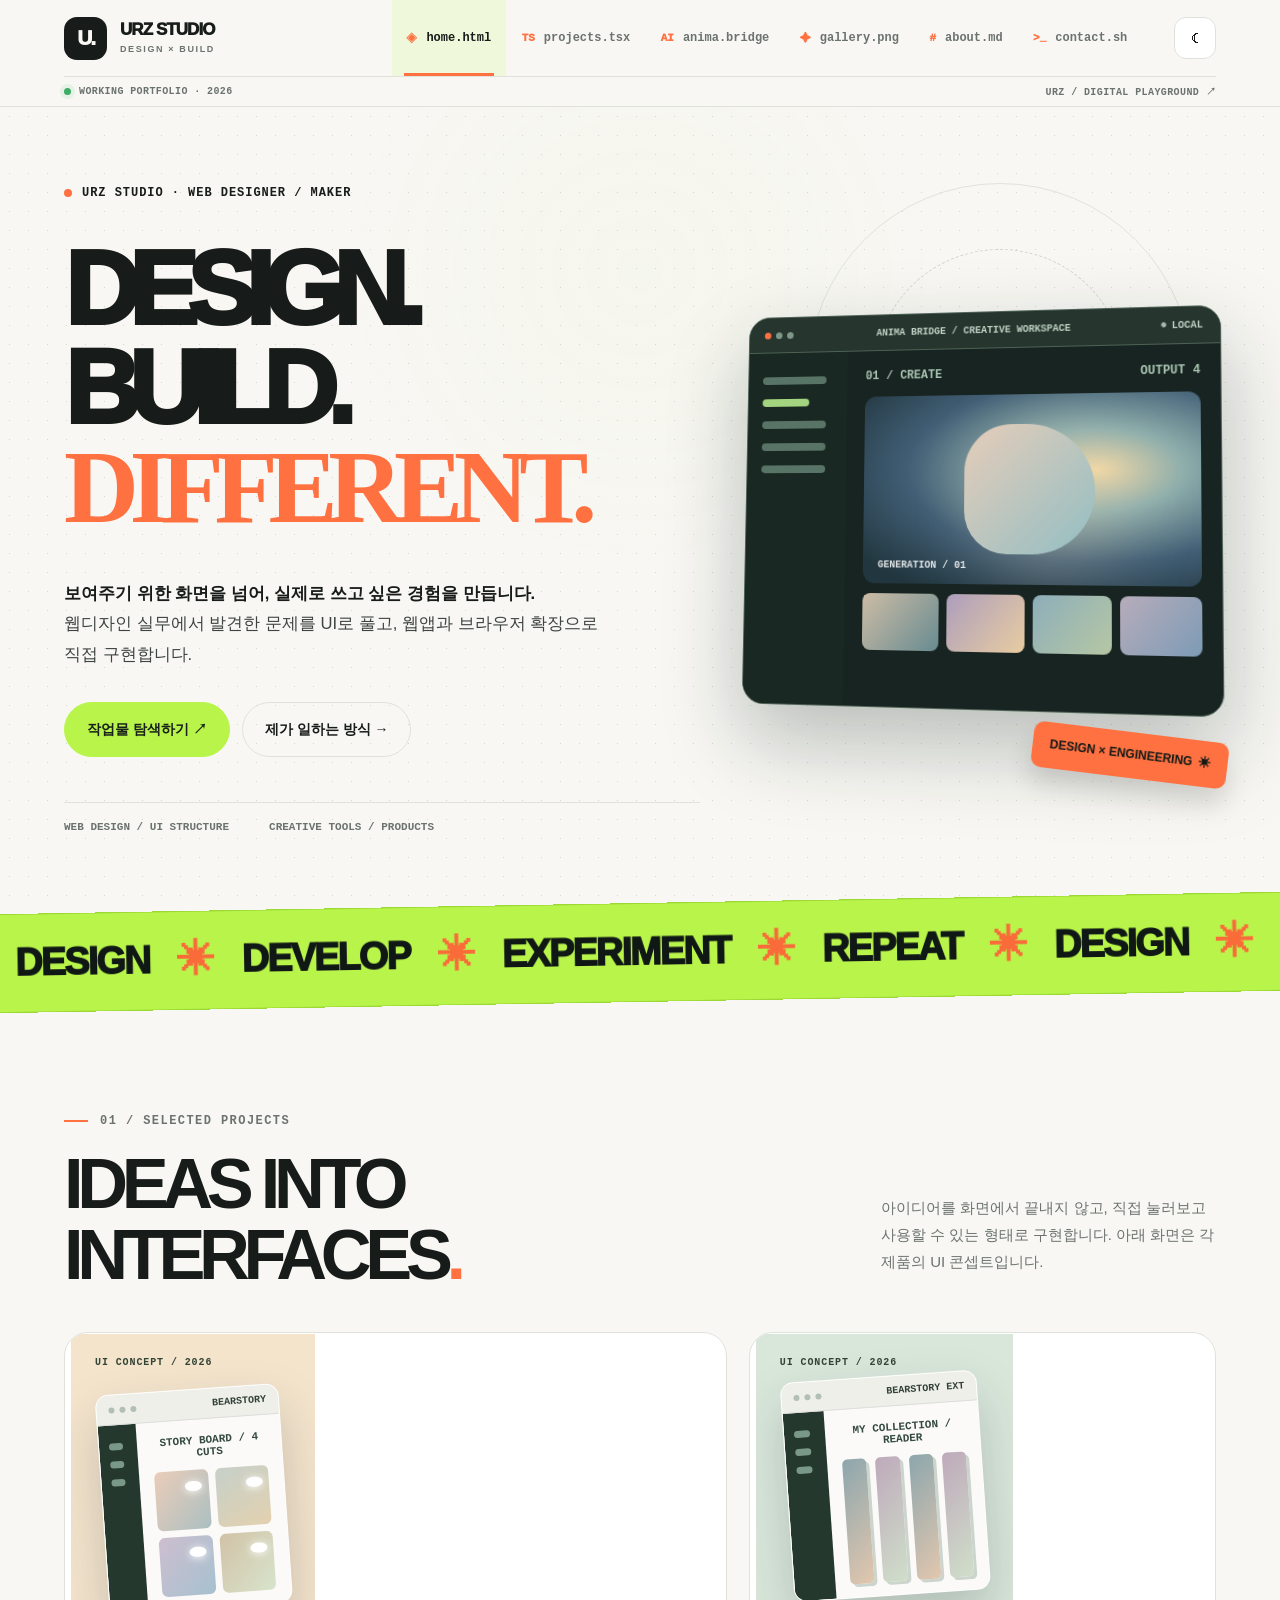
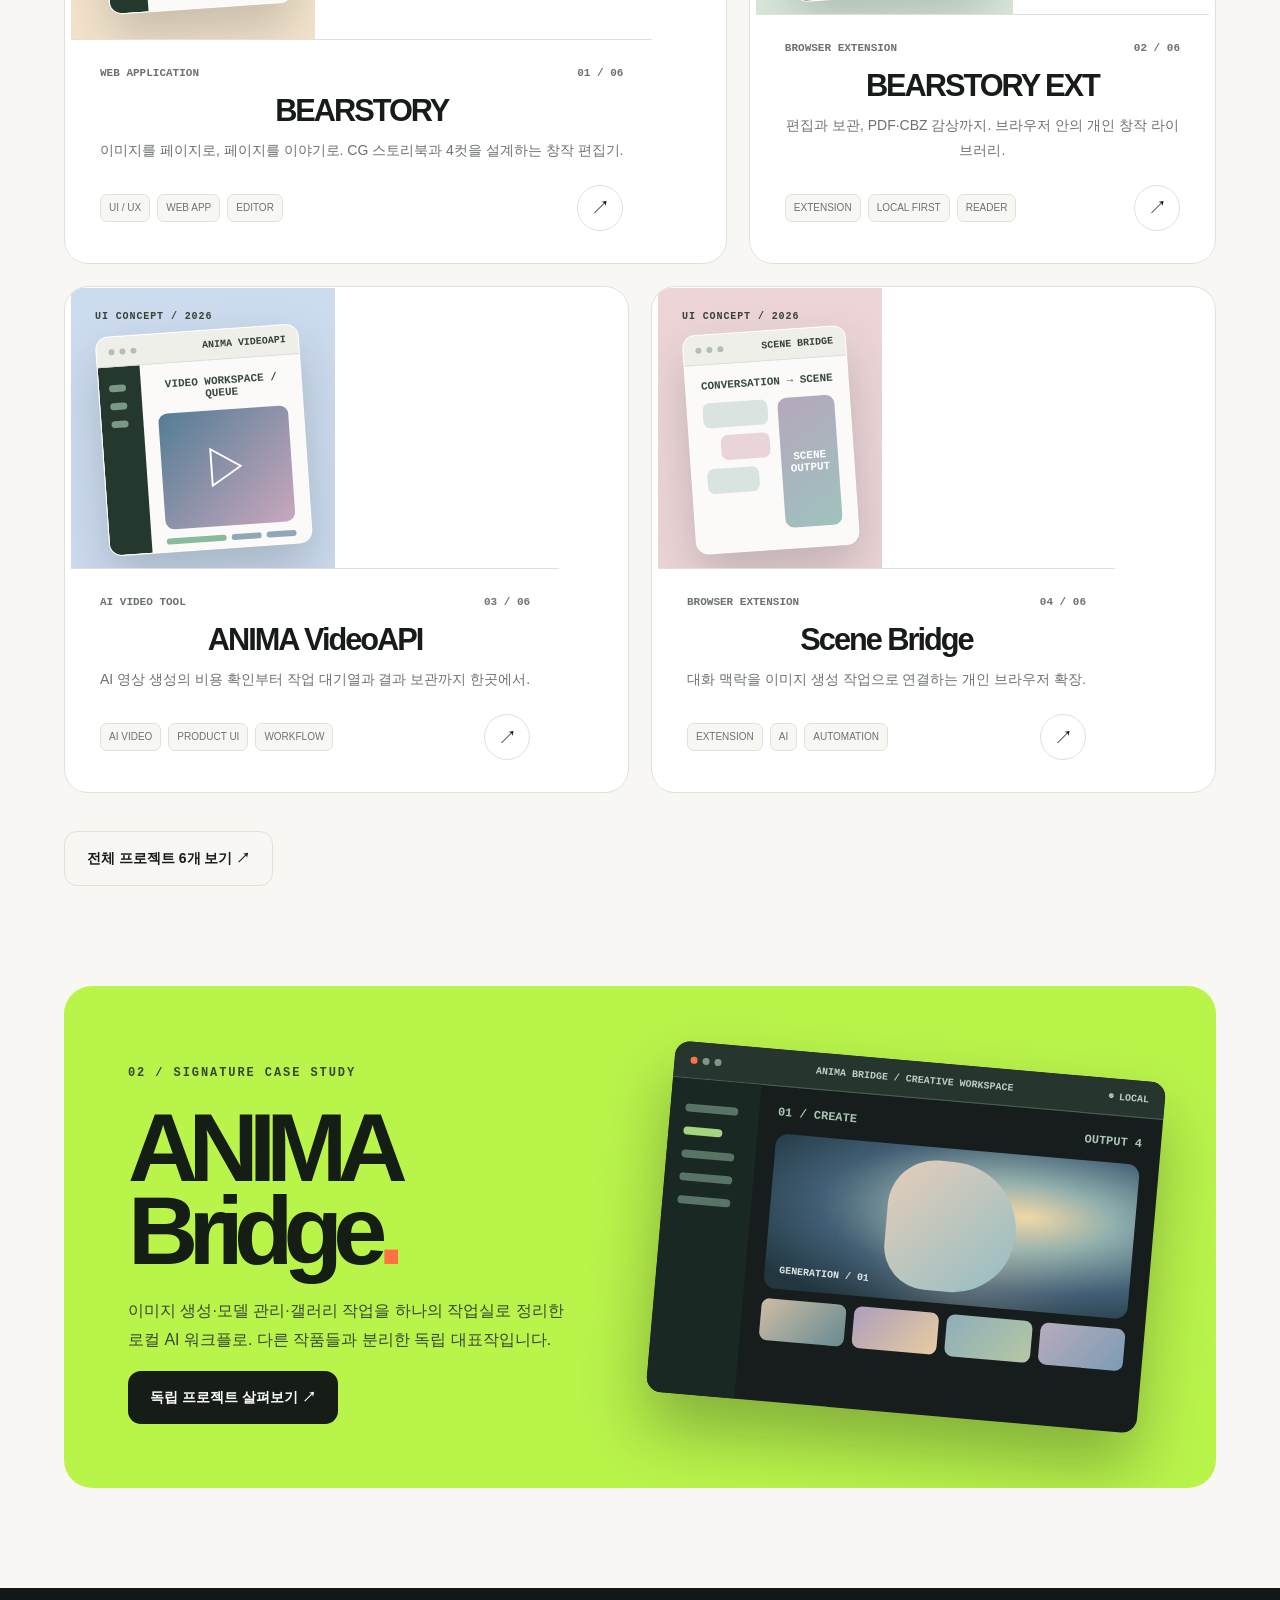
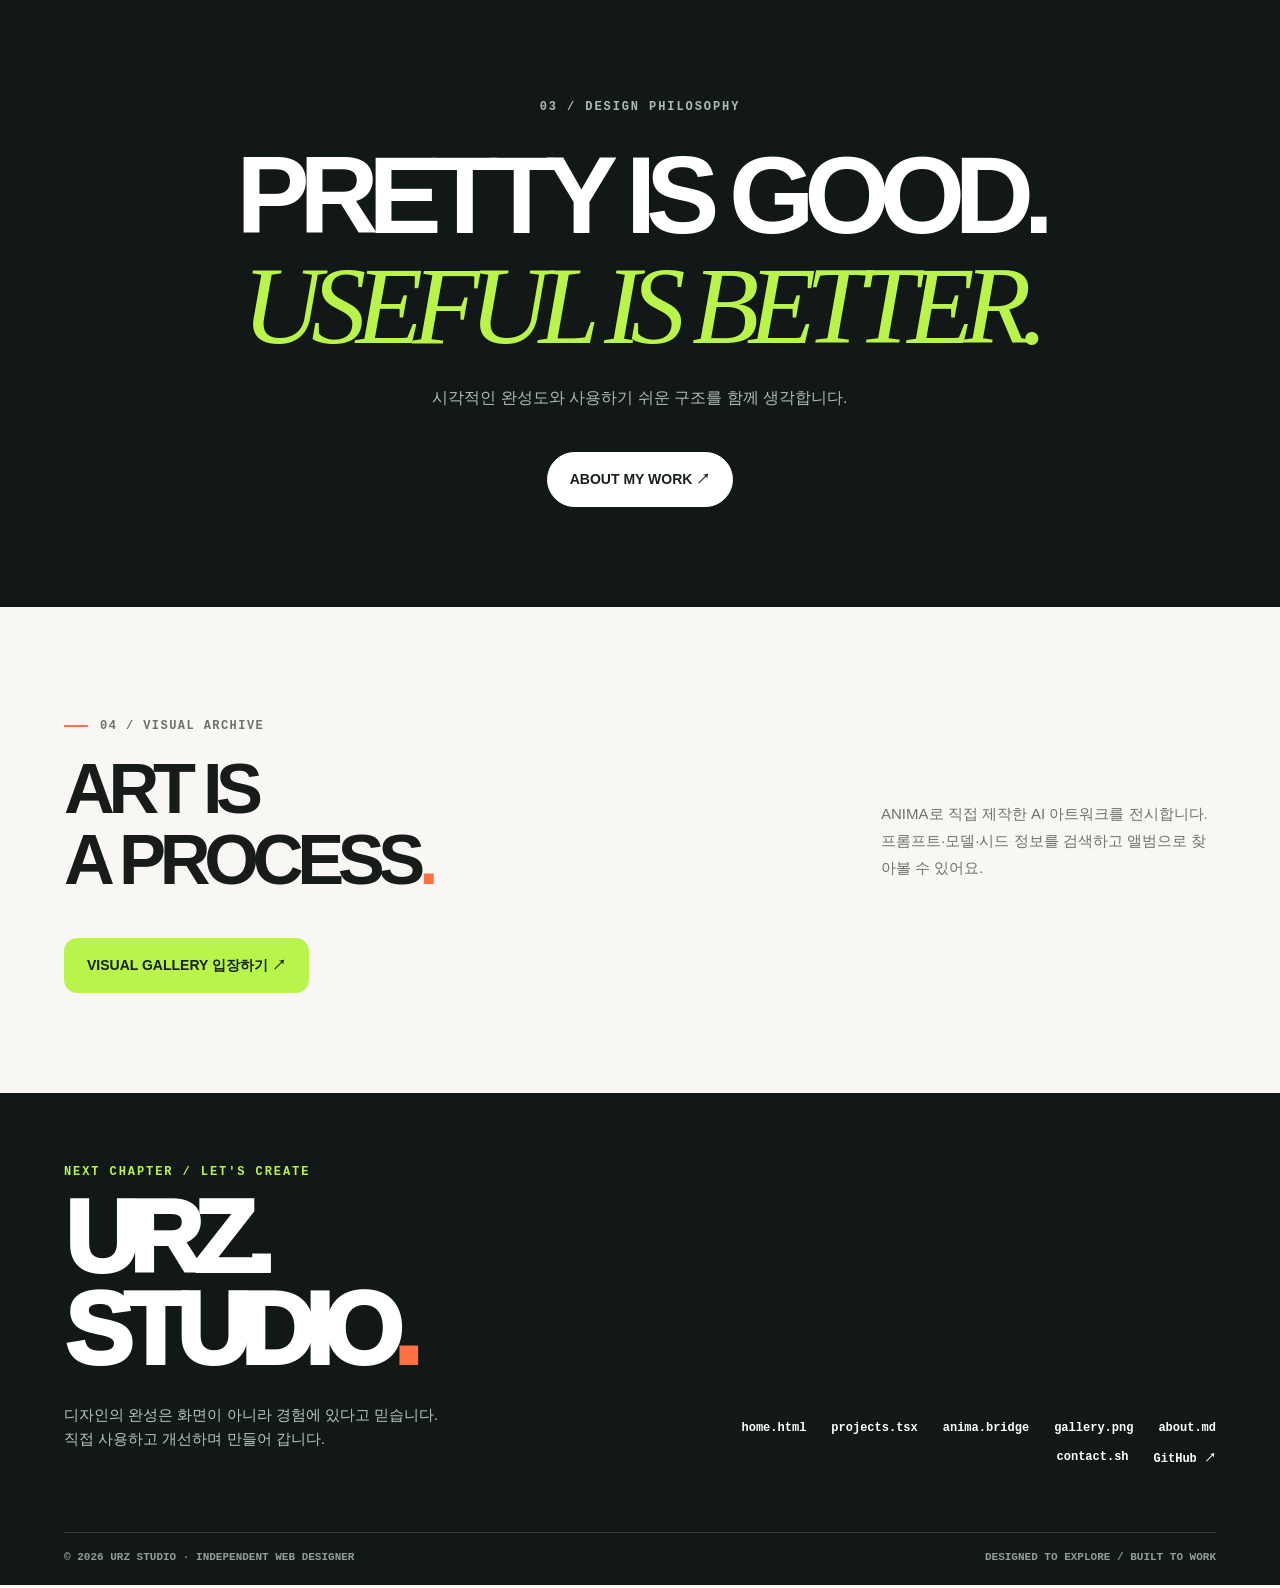
==== commit 235231e5: "Launch editorial kinetic portfolio — index.html" ====
--- a/public/index.html
+++ b/public/index.html
@@ -1,29 +1,8 @@
-<!doctype html><html lang="ko"><head><meta charset="UTF-8"><meta name="viewport" content="width=device-width,initial-scale=1"><meta name="color-scheme" content="light dark"><meta name="description" content="URZ Studio 웹디자이너 포트폴리오와 직접 제작한 디지털 제품 전시"><title>HOME | URZ STUDIO</title><link rel="icon" href="assets/favicon.svg" type="image/svg+xml"><link rel="stylesheet" href="assets/style.css"></head><body><div class="nav-wrap"><header class="nav container"><a class="logo" href="index.html" aria-label="URZ Studio Home"><div class="logo-mark">U.</div><div class="logo-text">URZ STUDIO<small>DESIGN PORTFOLIO</small></div></a><nav class="nav-links" aria-label="주 메뉴"><a href="index.html">HOME</a><a href="projects.html">PROJECTS</a><a href="anima-bridge.html">ANIMA BRIDGE</a><a href="gallery.html">GALLERY</a><a href="about.html">ABOUT ME</a><a href="contact.html">CONTACT</a></nav><div class="nav-actions"><button id="themeBtn" class="icon-button" aria-label="테마 변경" title="밝기 전환">☾</button><button id="menuBtn" class="icon-button mobile-menu" aria-expanded="false" aria-label="메뉴 펼치기">☰</button></div></header></div>
-<main><section class="container hero"><div><span class="badge"><span class="dot"></span> WEB DESIGNER · CREATIVE MAKER</span><h1>보기 좋은 화면을 넘어,<br><em>쓰고 싶은 경험</em>을 만듭니다.</h1><p class="hero-lead">안녕하세요. 사용자에게 편리한 화면을 고민하는 웹디자이너입니다. 디자인 실무 경험을 바탕으로, 직접 사용하는 창작 도구와 브라우저 확장까지 제작하고 있습니다.</p><div class="button-row"><a class="btn primary" href="projects.html">프로젝트 살펴보기 <span class="arrow">↗</span></a><a class="btn secondary" href="about.html">저에 대해 알아보기 →</a></div><div class="hero-points"><span>WEB DESIGN · UI/UX</span><span>PRODUCT DESIGN</span><span>CREATIVE TOOLS</span></div></div>
-<div class="portfolio-showcase" role="img" aria-label="ANIMA Bridge와 BEARSTORY의 창작 작업실을 보여주는 디자인 시각화">
-  <div class="showcase-rail"><span>URZ STUDIO / SELECTED INTERFACES</span><span>DESIGN × BUILD</span></div>
-  <div class="showcase-stage">
-    <div class="showcase-panel showcase-main">
-      <div class="showcase-panel-bar"><span>● ● ●</span><strong>ANIMA BRIDGE</strong><span>WORKSPACE</span></div>
-      <div class="showcase-editor">
-        <aside><span></span><span></span><span></span><span></span><span></span></aside>
-        <div class="showcase-editor-body">
-          <div class="showcase-editor-head"><strong>CREATIVE WORKSPACE</strong><small>01 / IMAGE GENERATION</small></div>
-          <div class="showcase-display"><div class="showcase-orb"></div><span>Prompt → Create</span></div>
-          <div class="showcase-thumbs"><i></i><i></i><i></i><i></i></div>
-        </div>
-      </div>
-    </div>
-    <div class="showcase-panel showcase-mini">
-      <div class="showcase-mini-head"><span>BEARSTORY</span><small>EDITOR</small></div>
-      <div class="showcase-comic"><i></i><i></i><i></i><i></i></div>
-      <span class="showcase-mini-foot">STORY / COMIC / READER</span>
-    </div>
-    <div class="showcase-number">01 — 06</div>
-  </div>
-  <div class="showcase-bottom"><span>INTERFACE DESIGN</span><span>PERSONAL PROJECTS, 2026 ↗</span></div>
-</div></section>
-<section class="section toned"><div class="container"><div class="section-heading"><div><p class="eyebrow">SELECTED WORKS</p><h2>디자인이 작업물이 될 때.</h2></div><p>실무에서 얻은 관찰을 바탕으로 제작한 웹 애플리케이션과 브라우저 도구입니다.</p></div><div id="homeProjects" class="cards"></div><div style="margin-top:29px"><a href="projects.html" class="btn secondary">모든 프로젝트 보기 ↗</a></div></div></section>
-<section class="section"><div class="container"><div class="feature-tile"><div><p class="eyebrow">INDEPENDENT FEATURED PROJECT</p><h2>ANIMA<br>Bridge<span style="color:#9ecba9">.</span></h2><p>이미지 생성 작업의 복잡한 흐름을 하나의 인터페이스로 정리하는 로컬 AI 작업실. 다른 프로젝트와 별도로 독립된 상세 페이지에서 소개합니다.</p><a href="anima-bridge.html" class="btn">독립 프로젝트 살펴보기 ↗</a></div><div class="feature-art"><div class="mini-sidebar"><i></i><i></i><i></i><i></i></div><div class="mini-main"><div class="mini-title"></div><div class="mini-grid"><i></i><i></i><i></i><i></i><i></i><i></i></div></div></div></div></div></section>
-<section class="section toned"><div class="container"><div class="section-heading"><div><p class="eyebrow">VISUAL ARCHIVE</p><h2>만들고, 모으고, 전시합니다.</h2></div><p>ANIMA로 제작한 작품을 공개 전시하고, 생성 메타데이터로 탐색하는 아트 아카이브입니다.</p></div><div class="button-row"><a href="gallery.html" class="btn primary">갤러리 구경하기 ↗</a><span class="muted small">여러 장 업로드 · 한영 키워드 검색 · 앨범별 분류</span></div></div></section>
-<section class="section"><div class="container"><div class="stats"><div class="stat"><b>UI/UX</b><span>사용 흐름과 정보 구조 설계</span></div><div class="stat"><b>WEB</b><span>웹 콘텐츠 및 프론트엔드 구현</span></div><div class="stat"><b>TOOLS</b><span>반복되는 작업을 줄이는 개인 도구 제작</span></div></div></div></section></main><footer class="footer"><div class="container footer-inner"><div><div class="footer-title">URZ STUDIO<span style="color:var(--accent)">.</span></div><p>웹디자인에서 시작하는 더 나은 디지털 경험.</p><p>© <span data-year>2026</span> URZ Studio · Portfolio</p></div><div class="footer-links"><a href="projects.html">PROJECTS</a><a href="anima-bridge.html">ANIMA BRIDGE</a><a href="gallery.html">GALLERY</a><a href="about.html">ABOUT</a><a href="contact.html">CONTACT</a></div></div></footer><script src="assets/site.js" defer></script></body></html>+<!doctype html><html lang="ko"><head><meta charset="UTF-8"><meta name="viewport" content="width=device-width,initial-scale=1"><meta name="description" content="웹디자인의 감각으로 직접 쓰이는 도구까지 만드는 URZ Studio의 디자인 포트폴리오."><meta name="theme-color" content="#f8f7f3"><title>HOME | URZ STUDIO</title><link rel="icon" type="image/svg+xml" href="assets/favicon.svg"><link rel="stylesheet" href="assets/showcase.css"><style>@view-transition{navigation:auto}</style></head><body><div id="cursorGlow" aria-hidden="true"></div><div id="scrollProgress" aria-hidden="true"></div><header class="site-header"><div class="wrap header-inner"><a class="brand" href="index.html"><span class="brand-mark">U.</span><span class="brand-name">URZ STUDIO<small>DESIGN × BUILD</small></span></a><nav id="siteNav" class="site-nav" aria-label="주 메뉴"><a href="index.html" aria-current="page"><span class="nav-icon">◈</span>home.html</a><a href="projects.html" ><span class="nav-icon">TS</span>projects.tsx</a><a href="anima-bridge.html" ><span class="nav-icon">AI</span>anima.bridge</a><a href="gallery.html" ><span class="nav-icon">✦</span>gallery.png</a><a href="about.html" ><span class="nav-icon">#</span>about.md</a><a href="contact.html" ><span class="nav-icon">>_</span>contact.sh</a></nav><div class="header-actions"><button id="themeToggle" class="theme-toggle" aria-label="테마 변경">☾</button><button id="menuToggle" class="menu-toggle" aria-label="메뉴 열기" aria-controls="siteNav" aria-expanded="false">☰</button></div></div><div class="wrap utility-strip"><span class="online"><i></i> WORKING PORTFOLIO · 2026</span><span>URZ / DIGITAL PLAYGROUND ↗</span></div></header><main>
+<section class="hero grid-paper"><div class="wrap hero-grid"><div><span class="hero-badge">URZ STUDIO · WEB DESIGNER / MAKER</span><h1 class="hero-title" aria-label="DESIGN. BUILD. DIFFERENT."><span class="line"><span>DESIGN.</span></span><span class="line"><span>BUILD.</span></span><span class="line"><span><em>DIFFERENT.</em></span></span></h1><p class="hero-intro"><strong>보여주기 위한 화면을 넘어, 실제로 쓰고 싶은 경험을 만듭니다.</strong><br>웹디자인 실무에서 발견한 문제를 UI로 풀고, 웹앱과 브라우저 확장으로 직접 구현합니다.</p><div class="hero-actions"><a class="btn highlight round" href="projects.html">작업물 탐색하기 ↗</a><a class="btn ghost round" href="about.html">제가 일하는 방식 →</a></div><div class="hero-meta"><span>WEB DESIGN / UI STRUCTURE</span><span>CREATIVE TOOLS / PRODUCTS</span></div></div><div class="hero-side"><div class="orbit" aria-hidden="true"></div><div class="floating-product" aria-label="ANIMA Bridge의 제품 UI 콘셉트"><div class="window-top"><span class="window-dots"><i></i><i></i><i></i></span><b>ANIMA BRIDGE / CREATIVE WORKSPACE</b><span>◉ LOCAL</span></div><div class="product-workspace"><div class="product-rail"><i></i><i></i><i></i><i></i><i></i></div><div class="product-main"><div class="product-topline"><span>01 / CREATE</span><span>OUTPUT 4</span></div><div class="product-preview"></div><div class="product-thumbs"><i></i><i></i><i></i><i></i></div></div></div></div><div class="hero-float-tag">DESIGN × ENGINEERING&nbsp; ✳</div></div></div></section>
+<div class="ticker" aria-hidden="true"><div class="ticker-track"><span>DESIGN</span><b>✳</b><span>DEVELOP</span><b>✳</b><span>EXPERIMENT</span><b>✳</b><span>REPEAT</span><b>✳</b><span>DESIGN</span><b>✳</b><span>BUILD BETTER</span><b>✳</b><span>DESIGN</span><b>✳</b><span>DEVELOP</span><b>✳</b><span>EXPERIMENT</span><b>✳</b><span>REPEAT</span><b>✳</b><span>DESIGN</span><b>✳</b><span>BUILD BETTER</span><b>✳</b></div></div>
+<section class="section"><div class="wrap"><div class="section-head reveal"><div><p class="section-label">01 / SELECTED PROJECTS</p><h2>IDEAS INTO<br>INTERFACES<span class="alt">.</span></h2></div><p class="aside">아이디어를 화면에서 끝내지 않고, 직접 눌러보고 사용할 수 있는 형태로 구현합니다. 아래 화면은 각 제품의 UI 콘셉트입니다.</p></div><div id="featuredWorks" class="work-grid stagger"></div><div style="margin-top:38px" class="reveal"><a class="btn ghost" href="projects.html">전체 프로젝트 6개 보기 ↗</a></div></div></section>
+<section class="section" style="padding-top:0"><div class="wrap"><a href="anima-bridge.html" class="card-feature reveal"><div><p class="eyebrow">02 / SIGNATURE CASE STUDY</p><h2>ANIMA<br>Bridge<span class="alt">.</span></h2><p>이미지 생성·모델 관리·갤러리 작업을 하나의 작업실로 정리한 로컬 AI 워크플로. 다른 작품들과 분리한 독립 대표작입니다.</p><span class="btn">독립 프로젝트 살펴보기 ↗</span></div><div class="feature-visual"><div class="window-top"><span class="window-dots"><i></i><i></i><i></i></span><b>ANIMA BRIDGE / CREATIVE WORKSPACE</b><span>◉ LOCAL</span></div><div class="product-workspace"><div class="product-rail"><i></i><i></i><i></i><i></i><i></i></div><div class="product-main"><div class="product-topline"><span>01 / CREATE</span><span>OUTPUT 4</span></div><div class="product-preview"></div><div class="product-thumbs"><i></i><i></i><i></i><i></i></div></div></div></div></a></div></section>
+<section class="big-statement"><div class="wrap reveal"><p class="eyebrow">03 / DESIGN PHILOSOPHY</p><h2>PRETTY IS GOOD.<br><em>USEFUL IS BETTER.</em></h2><p>시각적인 완성도와 사용하기 쉬운 구조를 함께 생각합니다.</p><a href="about.html" class="btn light round" style="margin-top:25px">ABOUT MY WORK ↗</a></div></section>
+<section class="section"><div class="wrap"><div class="section-head reveal"><div><p class="section-label">04 / VISUAL ARCHIVE</p><h2>ART IS<br>A PROCESS<span class="alt">.</span></h2></div><p class="aside">ANIMA로 직접 제작한 AI 아트워크를 전시합니다. 프롬프트·모델·시드 정보를 검색하고 앨범으로 찾아볼 수 있어요.</p></div><a class="btn highlight" href="gallery.html">VISUAL GALLERY 입장하기 ↗</a></div></section>
+</main><div id="projectDetail" class="detail-overlay" hidden role="dialog" aria-modal="true" aria-label="프로젝트 상세"><div class="detail-card"><button class="close" data-close-detail aria-label="닫기">×</button><p class="eyebrow alt" data-detail-kind></p><h2 data-detail-title></h2><p data-detail-summary></p><h3>주요 작업</h3><ul data-detail-features></ul><div style="display:flex;gap:10px;flex-wrap:wrap;margin-top:30px"><a class="btn highlight" data-detail-link href="#" target="_blank" rel="noopener noreferrer" hidden>웹사이트 ↗</a><button class="btn ghost" data-close-detail>닫기</button></div></div></div><footer class="site-footer"><div class="wrap"><div class="footer-grid"><div><p class="eyebrow" style="color:var(--lime)">NEXT CHAPTER / LET'S CREATE</p><h2 class="footer-title">URZ.<br>STUDIO<span style="color:var(--orange)">.</span></h2><p class="footer-lead">디자인의 완성은 화면이 아니라 경험에 있다고 믿습니다. 직접 사용하고 개선하며 만들어 갑니다.</p></div><nav class="footer-nav"><a href="index.html">home.html</a><a href="projects.html">projects.tsx</a><a href="anima-bridge.html">anima.bridge</a><a href="gallery.html">gallery.png</a><a href="about.html">about.md</a><a href="contact.html">contact.sh</a><a href="https://github.com/URZ-Studio" target="_blank" rel="noopener noreferrer">GitHub ↗</a></nav></div><div class="footer-bottom"><span>© <span class="year">2026</span> URZ STUDIO · INDEPENDENT WEB DESIGNER</span><span>DESIGNED TO EXPLORE / BUILT TO WORK</span></div></div></footer><script src="assets/showcase.js" defer></script></body></html>
--- a/public/assets/showcase.css
+++ b/public/assets/showcase.css
@@ -0,0 +1,303 @@
+/* URZ STUDIO / Portfolio 2026 — art direction
+   Palette: paper / ink / signal-lime / molten-orange. CSS tokens first for Figma handoff. */
+:root{
+  --paper:#f8f7f3; --white:#fff; --ink:#171b19; --ink-2:#3e4441;
+  --muted:#6c736f;--line:#dfe2db;--card:#ffffff;--lime:#b9f44b;--orange:#ff7141;
+  --forest:#174d3b;--dark:#111817;--dark-2:#1b2421;--dark-3:#28342f;
+  --font:Inter,"Pretendard Variable",Pretendard,"Noto Sans KR","Apple SD Gothic Neo",Arial,sans-serif;
+  --max:1520px;--outer:clamp(22px,5vw,100px);--radius:26px;
+  color-scheme:light;
+}
+*{box-sizing:border-box}html{scroll-behavior:smooth;scroll-padding-top:100px}body{margin:0;min-width:320px;background:var(--paper);color:var(--ink);font:400 16px/1.65 var(--font);-webkit-font-smoothing:antialiased;overflow-x:clip}
+body.theme-dark{--paper:#101713;--ink:#f7f8f4;--ink-2:#e2e9e1;--muted:#a9b7af;--line:#35453b;--card:#19241d;--white:#17221c;color-scheme:dark}
+a{color:inherit;text-decoration:none}button,input,select,textarea{font:inherit}button{cursor:pointer}img{max-width:100%}
+button:focus-visible,a:focus-visible,input:focus-visible,select:focus-visible{outline:3px solid var(--orange);outline-offset:4px}
+[hidden]{display:none!important}::selection{background:var(--lime);color:#161d16}
+.wrap{width:min(var(--max),calc(100% - 2 * var(--outer)));margin-inline:auto}
+.mono{font-family:ui-monospace,SFMono-Regular,Consolas,"Liberation Mono",monospace}
+.eyebrow{font:700 12px/1.3 ui-monospace,monospace;text-transform:uppercase;letter-spacing:.16em}
+.alt{color:var(--orange)}.accent{color:var(--forest)}
+.theme-dark .accent{color:var(--lime)}
+.micro{font-size:12px;color:var(--muted)}
+.section-label{display:flex;align-items:center;gap:12px;color:var(--muted);margin-bottom:20px;font:700 12px ui-monospace,monospace;letter-spacing:.12em}
+.section-label::before{content:"";width:24px;height:2px;background:var(--orange)}
+main{min-height:70vh}
+#scrollProgress{position:fixed;top:0;left:0;height:3px;background:var(--orange);z-index:200;transform-origin:left;transform:scaleX(0);width:100%;pointer-events:none}
+#cursorGlow{position:fixed;inset:0;z-index:0;pointer-events:none;opacity:.4;background:radial-gradient(400px circle at var(--pointer-x,50%) var(--pointer-y,30%),rgba(177,224,97,.09),transparent 75%);transition:opacity .4s}
+.theme-dark #cursorGlow{opacity:.25}
+.site-header{position:sticky;top:0;z-index:100;border-bottom:1px solid var(--line);background:color-mix(in srgb,var(--paper) 94%,transparent);backdrop-filter:blur(25px)}
+.header-inner{display:flex;align-items:center;min-height:76px;gap:32px}
+.brand{display:flex;align-items:center;gap:13px;white-space:nowrap;flex:0 0 auto}
+.brand-mark{background:var(--ink);color:var(--paper);width:43px;height:43px;border-radius:13px;display:grid;place-items:center;font-size:21px;font-weight:950;letter-spacing:-.11em}
+.brand-name{font-size:17px;font-weight:950;letter-spacing:-.055em;line-height:1.06}
+.brand-name small{font-size:9px;display:block;letter-spacing:.18em;font-weight:750;color:var(--muted);margin-top:6px}
+.site-nav{display:flex;align-items:stretch;align-self:stretch;margin-left:auto;gap:1px}
+.site-nav a{display:flex;align-items:center;position:relative;gap:9px;padding:0 clamp(8px,1.15vw,20px);font:650 12px ui-monospace,monospace;white-space:nowrap;color:var(--muted);transition:color .2s,background .2s}
+.site-nav a:hover,.site-nav a[aria-current=page]{color:var(--ink);background:color-mix(in srgb,var(--lime) 15%,transparent)}
+.site-nav a[aria-current=page]::after{content:"";position:absolute;bottom:0;left:12px;right:12px;height:3px;background:var(--orange)}
+.nav-icon{font-weight:950;color:var(--orange);font-size:11px}
+.header-actions{display:flex;align-items:center;gap:11px}
+.theme-toggle,.menu-toggle{width:42px;height:42px;border-radius:12px;border:1px solid var(--line);background:var(--card);color:var(--ink);display:grid;place-items:center}
+.menu-toggle{display:none}
+.utility-strip{height:30px;border-top:1px solid var(--line);display:flex;align-items:center;justify-content:space-between;gap:10px;color:var(--muted);font:700 10px ui-monospace,monospace;letter-spacing:.04em}
+.utility-strip .online{display:inline-flex;align-items:center;gap:8px}
+.utility-strip .online i{width:7px;height:7px;background:#3cad66;border-radius:50%;box-shadow:0 0 0 4px #47c6741c}
+.site-footer{background:var(--dark);color:#fff;padding:60px 0 22px;margin-top:0;position:relative}
+.footer-grid{display:grid;grid-template-columns:1fr 1fr;gap:60px;align-items:end}
+.footer-title{font-size:clamp(46px,8vw,132px);line-height:.9;letter-spacing:-.095em;font-weight:950;margin:10px 0 26px}
+.footer-lead{color:#b7c7bd;max-width:380px;font-size:15px}
+.footer-nav{display:flex;justify-content:flex-end;gap:15px 25px;flex-wrap:wrap;font:700 12px ui-monospace,monospace}
+.footer-nav a:hover{color:var(--lime)}
+.footer-bottom{border-top:1px solid #354039;padding-top:18px;margin-top:65px;display:flex;justify-content:space-between;color:#8e9e95;gap:20px;font:650 11px ui-monospace,monospace}
+.btn{display:inline-flex;align-items:center;justify-content:center;gap:15px;min-height:52px;padding:15px 22px;border-radius:13px;background:var(--ink);color:var(--paper);border:1px solid var(--ink);font-weight:800;font-size:14px;transition:transform .3s cubic-bezier(.2,.8,.2,1),box-shadow .3s,background .3s;white-space:nowrap}
+.btn:hover{transform:translateY(-3px);box-shadow:0 16px 30px #15221b20}
+.btn.highlight{background:var(--lime);border-color:var(--lime);color:#17201a}
+.btn.ghost{background:transparent;color:var(--ink);border-color:var(--line)}
+.btn.light{background:#fff;color:#17201b;border-color:#fff}
+.btn.round{border-radius:99px}
+.pill{display:inline-flex;align-items:center;gap:8px;background:var(--ink);color:var(--paper);border-radius:99px;padding:8px 13px;font:750 11px ui-monospace,monospace;letter-spacing:.04em}
+.pill.lime{background:var(--lime);color:#141a15}
+.spark{display:inline-block;animation:sparkSpin 9s linear infinite;transform-origin:center}
+@keyframes sparkSpin{to{transform:rotate(360deg)}}
+.ticker{display:flex;white-space:nowrap;overflow:hidden;background:var(--lime);color:#101815;padding:17px 0;transform:rotate(-1deg);width:102%;margin-left:-1%;border-block:1px solid #9bda34}
+.ticker-track{display:flex;width:max-content;animation:ticker 35s linear infinite;font-size:clamp(20px,3vw,38px);font-weight:950;letter-spacing:-.05em}
+.ticker-track span{padding:0 28px}
+.ticker-track b{color:#fa6b3a}
+@keyframes ticker{to{transform:translateX(-50%)}}
+.grid-paper{background-image:radial-gradient(color-mix(in srgb,var(--ink) 15%,transparent) .7px,transparent .8px);background-size:19px 19px}
+.hero{position:relative;padding:76px 0 70px;overflow:hidden;isolation:isolate}
+.hero-grid{display:grid;grid-template-columns:1.14fr .86fr;gap:36px;align-items:end;min-height:650px}
+.hero-badge{display:flex;gap:10px;align-items:center;font:700 12px ui-monospace,monospace;letter-spacing:.08em}
+.hero-badge::before{content:"";width:8px;height:8px;background:var(--orange);border-radius:50%}
+.hero-title{font-size:clamp(70px,8.1vw,154px);line-height:.88;letter-spacing:-.105em;font-weight:950;text-transform:uppercase;margin:44px 0 38px}
+.hero-title .line{display:block;overflow:hidden;padding-right:.09em;padding-bottom:.07em}
+.hero-title .line > span{display:block;animation:titleRise 1s cubic-bezier(.18,.85,.2,1) both}
+.hero-title .line:nth-child(2)>span{animation-delay:.16s}
+.hero-title .line:nth-child(3)>span{animation-delay:.3s}
+.hero-title em{font-style:normal;font-family:Georgia,"Times New Roman",serif;font-weight:700;letter-spacing:-.09em;color:var(--orange)}
+@keyframes titleRise{from{transform:translateY(110%) rotate(3deg);opacity:.2}to{transform:translateY(0);opacity:1}}
+.hero-intro{max-width:550px;color:var(--ink-2);font-size:clamp(16px,1.3vw,21px);line-height:1.85;word-break:keep-all}
+.hero-intro strong{color:var(--ink)}
+.hero-actions{display:flex;align-items:center;gap:12px;flex-wrap:wrap;margin-top:31px}
+.hero-meta{margin-top:45px;border-top:1px solid var(--line);padding-top:18px;display:flex;gap:40px;flex-wrap:wrap;font:650 11px ui-monospace,monospace;color:var(--muted)}
+.hero-side{position:relative;min-height:550px;align-self:stretch;perspective:850px;display:flex;align-items:center}
+.orbit{position:absolute;right:5%;top:0;width:80%;aspect-ratio:1;border:1px solid var(--line);border-radius:50%;animation:spin 35s linear infinite}
+.orbit:before,.orbit:after{content:"";position:absolute;border:1px dashed color-mix(in srgb,var(--ink) 16%,transparent);inset:17%;border-radius:50%}
+.orbit:after{inset:35%;border-style:solid}
+@keyframes spin{to{transform:rotate(360deg)}}
+.floating-product{position:relative;width:100%;border-radius:22px;background:#182421;color:#e5f3e7;border:1px solid #53665b;box-shadow:0 35px 85px #0c211b45;transform:rotateY(-7deg) rotateX(3deg);overflow:hidden;animation:floatProduct 6s ease-in-out infinite;will-change:transform}
+@keyframes floatProduct{0%,100%{transform:translateY(0) rotateY(-7deg) rotateX(3deg)}50%{transform:translateY(-14px) rotateY(-4deg) rotateX(1deg)}}
+.window-top{display:flex;gap:8px;align-items:center;justify-content:space-between;padding:12px 16px;background:#26362f;border-bottom:1px solid #4d6255;color:#bed0c2;font:700 10px ui-monospace,monospace}
+.window-dots{display:flex;gap:5px}.window-dots i{width:7px;height:7px;border-radius:50%;background:#7e9787}.window-dots i:first-child{background:var(--orange)}
+.product-workspace{display:flex;height:360px}
+.product-rail{width:22%;padding:25px 15px;background:#192822;display:flex;flex-direction:column;gap:15px}
+.product-rail i{height:8px;width:90%;background:#587466;border-radius:9px}
+.product-rail i:nth-child(2){width:66%;background:#a3d47f}
+.product-main{flex:1;padding:19px;min-width:0}
+.product-topline{display:flex;justify-content:space-between;color:#a9c5b3;font:750 12px ui-monospace,monospace;margin-bottom:14px}
+.product-preview{height:190px;border-radius:12px;overflow:hidden;position:relative;background:radial-gradient(ellipse at 70% 40%,#efd7a5 0,#8fafad 25%,#415e75 57%,#21363e 90%);display:grid;place-items:center}
+.product-preview::before{content:"";position:absolute;width:130px;height:130px;background:linear-gradient(135deg,#e6cdb9,#93bec3);border-radius:42% 60% 55% 38%;box-shadow:25px 20px 75px #ffe1b440;animation:morph 7s ease-in-out infinite}
+.product-preview::after{content:"GENERATION / 01";position:absolute;bottom:13px;left:15px;color:#ffffffdc;font:700 10px ui-monospace,monospace}
+@keyframes morph{0%,100%{transform:rotate(0deg) scale(1)}50%{transform:rotate(65deg) scale(1.23)}}
+.product-thumbs{display:grid;grid-template-columns:repeat(4,1fr);gap:8px;margin-top:10px}
+.product-thumbs i{height:57px;border-radius:8px;background:linear-gradient(130deg,#cdbca5,#688b91)}
+.product-thumbs i:nth-child(2){background:linear-gradient(130deg,#ad9ebc,#e8cca1)}
+.product-thumbs i:nth-child(3){background:linear-gradient(130deg,#8daeba,#b6c7a4)}
+.product-thumbs i:nth-child(4){background:linear-gradient(130deg,#b7acbb,#7d9bb5)}
+.hero-float-tag{position:absolute;bottom:55px;right:-12px;transform:rotate(7deg);background:var(--orange);color:#121916;border-radius:10px;padding:13px 17px;font-weight:900;box-shadow:0 16px 26px #0002;font-size:12px;z-index:3}
+.section{padding:100px 0}
+.section-head{display:grid;grid-template-columns:1fr auto;align-items:end;gap:24px;margin-bottom:42px}
+.section-head h2{font-size:clamp(48px,5.5vw,92px);line-height:1.01;letter-spacing:-.09em;margin:8px 0 0}
+.section-head .aside{max-width:335px;color:var(--muted);font-size:15px;line-height:1.8}
+.section-dark{background:var(--dark);color:#f8faf5;position:relative}
+.section-dark .section-head .aside{color:#aebeb3}
+.section-dark .section-label{color:#a4b8aa}
+.section-dark .section-head h2{color:#fff}
+.section-dark .btn.ghost{color:#fff;border-color:#4c6157}
+.work-grid{display:grid;grid-template-columns:repeat(12,minmax(0,1fr));gap:22px}
+.work-card{grid-column:span 6;position:relative;background:var(--card);border:1px solid var(--line);border-radius:24px;overflow:hidden;display:flex;flex-direction:column;min-height:390px;transition:transform .4s cubic-bezier(.2,.8,.2,1),box-shadow .4s}
+.work-card:hover{transform:translateY(-9px);box-shadow:0 25px 65px #0002}
+.work-card.featured{grid-column:span 7}
+.work-card.narrow{grid-column:span 5}
+.work-illustration{min-height:270px;overflow:hidden;position:relative;padding:30px;flex:1;display:flex;align-items:center;justify-content:center;isolation:isolate}
+.work-illustration.straw{background:#f4e4cc}.work-illustration.mint{background:#d9e7db}.work-illustration.lavender{background:#ded5ef}.work-illustration.blue{background:#ccdbee}.work-illustration.rose{background:#edd5d7}.work-illustration.slate{background:#d3dad6}
+.work-illustration .floating-label{position:absolute;top:23px;left:24px;z-index:3;color:#334334;font:800 10px ui-monospace,monospace;letter-spacing:.09em}
+.work-info{padding:27px 29px 31px;background:var(--card);color:var(--ink);border-top:1px solid var(--line)}
+.work-info-top{display:flex;align-items:center;justify-content:space-between;gap:15px;font:750 11px ui-monospace,monospace;color:var(--muted)}
+.work-info h3{font-size:clamp(26px,2.4vw,39px);letter-spacing:-.065em;line-height:1.2;margin:14px 0 8px}
+.work-info p{font-size:14px;color:var(--muted);margin:0;line-height:1.8}
+.work-arrow{width:46px;height:46px;border-radius:50%;display:grid;place-items:center;border:1px solid var(--line);font-size:19px;flex:0 0 auto;transition:transform .3s,background .3s}
+.work-card:hover .work-arrow{background:var(--lime);color:#121915;transform:rotate(45deg)}
+.work-info-bottom{display:flex;align-items:center;justify-content:space-between;gap:12px;margin-top:22px}
+.work-tags{display:flex;gap:7px;flex-wrap:wrap}
+.work-tags i{font-size:10px;font-style:normal;background:var(--paper);border-radius:7px;padding:5px 8px;border:1px solid var(--line);color:var(--muted)}
+/* Individual editable product UI thumbnails. These are intentional concepts, not purported app screenshots. */
+.ui-window{width:min(100%,575px);height:220px;box-shadow:0 24px 50px #1a252a35;border:1px solid #ffffffa6;border-radius:13px;background:#fbfaf8;transform:rotate(-4deg) translateY(12px);overflow:hidden;transition:transform .5s cubic-bezier(.2,.7,.2,1)}
+.work-card:hover .ui-window{transform:rotate(0) translateY(0) scale(1.03)}
+.ui-window .u-top{height:30px;display:flex;align-items:center;gap:5px;padding:0 12px;background:#efefe9;border-bottom:1px solid #ddd}
+.u-top b{margin-left:auto;font:800 10px ui-monospace,monospace;color:#304038}
+.u-top i{width:6px;height:6px;border-radius:50%;background:#b2bfb4}
+.ui-window .u-body{height:calc(100% - 30px);display:flex;overflow:hidden}
+.u-side{width:21%;background:#24382e;display:flex;flex-direction:column;gap:11px;padding:18px 10px;flex-shrink:0}
+.u-side i{height:7px;background:#799887;width:75%;border-radius:4px}
+.u-content{flex:1;padding:15px;overflow:hidden;min-width:0}
+.u-heading{font:800 11px ui-monospace,monospace;color:#354b3f;margin:0 0 11px}
+.u-comic{display:grid;grid-template-columns:repeat(2,1fr);grid-template-rows:repeat(2,1fr);gap:7px;height:125px}
+.u-comic i{background:linear-gradient(130deg,#ebcdb9,#abbfc1);border-radius:6px;position:relative}
+.u-comic i:nth-child(2){background:linear-gradient(150deg,#c6d0c9,#e3d1af)}.u-comic i:nth-child(3){background:linear-gradient(130deg,#cdbecf,#a6c1cf)}.u-comic i:nth-child(4){background:linear-gradient(130deg,#d1c2a7,#d8e4cc)}
+.u-comic i::after{content:"";display:block;width:32%;height:18%;border-radius:60%;background:white;box-shadow:0 1px 8px #fff;position:absolute;top:18%;right:12%}
+.u-library{display:grid;grid-template-columns:repeat(4,1fr);height:125px;gap:9px}
+.u-library i{border-radius:5px;background:linear-gradient(135deg,#8ca6ad,#e2c7ae);box-shadow:3px 3px #ccd5cd}.u-library i:nth-child(even){background:linear-gradient(135deg,#bea9bb,#d0dfca)}
+.u-video{height:116px;background:linear-gradient(135deg,#537d95,#c9a7bd);border-radius:9px;display:grid;place-items:center;color:white;font-size:49px}
+.u-queue{display:flex;gap:5px;margin-top:9px}.u-queue i{height:6px;flex:1;border-radius:4px;background:#90a8b6}.u-queue i:first-child{background:#89b99f;flex:2}
+.u-scene{display:flex;gap:10px;height:130px}.u-bubbles{display:flex;flex-direction:column;gap:8px;flex:1}.u-bubbles i{height:25px;background:#d9e3df;border-radius:7px}.u-bubbles i:nth-child(2){align-self:end;width:75%;background:#e9d5d9}.u-bubbles i:nth-child(3){width:80%}.u-generated{width:43%;border-radius:9px;display:grid;place-items:center;background:linear-gradient(145deg,#b5a7bd,#9ec3bd);color:#fff;font:800 11px ui-monospace,monospace;text-align:center}
+.u-merge{display:grid;grid-template-columns:repeat(3,1fr);gap:10px;height:130px}.u-merge div{padding:12px 8px;background:#e5e2ef;border:1px solid #d3ccdf;border-radius:9px;font:850 9px ui-monospace,monospace;color:#55536c;display:flex;align-items:end}.u-merge div:nth-child(2){background:#e4eee5;color:#42624c}.u-merge div:nth-child(3){background:#e8ded6;color:#735944}
+.u-map{height:136px;background:repeating-linear-gradient(30deg,transparent 0 34px,#ffffff4d 35px 37px),linear-gradient(130deg,#729ca0,#c2b48b);border-radius:8px;position:relative}
+.u-map::after{content:"STRATEGY / MODDING";position:absolute;bottom:11px;left:11px;background:#1a252bda;border-radius:3px;color:white;padding:5px 10px;font:800 9px ui-monospace,monospace}
+.card-feature{background:var(--lime);border-radius:28px;padding:clamp(32px,5vw,75px);color:#151e15;display:grid;grid-template-columns:1fr 1fr;gap:40px;align-items:center;overflow:hidden;position:relative}
+.card-feature h2{font-size:clamp(60px,7.6vw,120px);line-height:.85;letter-spacing:-.1em;margin:23px 0}
+.card-feature p{max-width:440px;line-height:1.85;color:#374632}
+.card-feature .btn{background:#161c16;color:#fff;border:0}
+.feature-visual{width:100%;max-width:600px;transform:rotate(5deg);border-radius:15px;overflow:hidden;background:#161d1c;box-shadow:0 35px 65px #1e291e55;transition:transform .5s}
+.card-feature:hover .feature-visual{transform:rotate(0deg) translateY(-9px)}
+.feature-visual .product-workspace{height:315px}
+.feature-visual .product-rail{width:18%}
+.feature-visual .product-preview{height:155px}
+.feature-visual .product-thumbs i{height:42px}
+.big-statement{padding:100px 0;background:var(--dark);color:#fff;text-align:center}
+.big-statement p{color:#aebbb3}
+.big-statement h2{font-size:clamp(50px,8.6vw,142px);letter-spacing:-.095em;line-height:1;margin:24px 0}
+.big-statement h2 em{font-family:Georgia,serif;font-style:italic;font-weight:400;color:var(--lime)}
+/* Subpages */
+.page-intro{padding:95px 0 65px;position:relative}
+.page-intro h1{font-size:clamp(75px,11vw,190px);letter-spacing:-.11em;line-height:.91;margin:22px 0 28px;font-weight:950}
+.page-intro h1 em{font:italic 500 1em Georgia,serif;letter-spacing:-.1em;color:var(--orange)}
+.page-intro .intro-bottom{display:flex;align-items:end;justify-content:space-between;gap:30px;flex-wrap:wrap}
+.page-intro .intro-bottom p{font-size:clamp(16px,1.4vw,21px);max-width:730px;line-height:1.85;word-break:keep-all}
+.page-intro .chapter{font:700 13px ui-monospace,monospace;color:var(--muted)}
+.filter-row{display:flex;gap:7px;flex-wrap:wrap;padding:18px 0 35px;border-top:1px solid var(--line)}
+.filter-row button{border:1px solid var(--line);background:var(--card);color:var(--muted);border-radius:99px;padding:10px 19px;font-size:13px;font-weight:800;transition:background .2s,color .2s}
+.filter-row button[aria-pressed=true],.filter-row button:hover{background:var(--ink);color:var(--paper)}
+.detail-overlay{position:fixed;inset:0;z-index:300;background:#0a100dce;display:grid;place-items:center;padding:20px;backdrop-filter:blur(9px)}
+.detail-overlay[hidden]{display:none}
+.detail-card{width:min(680px,100%);max-height:90vh;overflow:auto;background:var(--paper);color:var(--ink);border-radius:26px;padding:clamp(26px,4vw,54px);box-shadow:0 40px 90px #0004;position:relative}
+.detail-card h2{font-size:clamp(42px,4.5vw,72px);line-height:1.05;letter-spacing:-.08em;margin:15px 0}
+.detail-card p{color:var(--muted);line-height:1.85}
+.detail-card .close{position:absolute;right:18px;top:18px;border:1px solid var(--line);background:var(--card);color:var(--ink);width:42px;height:42px;border-radius:50%;font-size:20px}
+.detail-card li{margin-bottom:10px}
+.detail-card ul{padding-left:21px}
+/* ANIMA */
+.anima-hero{background:#101b18;color:#f2f8f2;padding:108px 0 85px;position:relative;overflow:hidden}
+.anima-hero::before{content:"";position:absolute;right:-20%;top:-80%;width:110%;aspect-ratio:1;border-radius:50%;background:radial-gradient(circle,#8ce48d36,transparent 60%);pointer-events:none}
+.anima-title{font-size:clamp(84px,12vw,205px);line-height:.86;font-weight:950;letter-spacing:-.105em;margin:34px 0}
+.anima-title em{font:italic 500 .9em Georgia,serif;color:var(--lime)}
+.anima-hero p{max-width:700px;color:#b5c5bc;font-size:18px;line-height:1.9}
+.anima-product{background:#192820;border:1px solid #43554c;border-radius:20px;overflow:hidden;box-shadow:0 35px 90px #0007;margin:52px auto 0;max-width:1250px}
+.anima-workbench{display:grid;grid-template-columns:190px 1fr 260px;height:520px}
+.anima-sidebar{background:#182821;border-right:1px solid #395043;padding:22px 17px}
+.anima-sidebar h4{font-size:13px;color:#d0e6d3;margin:0 0 25px}
+.anima-sidebar p{margin:13px 0;font:700 12px ui-monospace,monospace;color:#7a9b84}
+.anima-sidebar p.selected{background:#a5dd91;color:#0c2116;padding:9px;border-radius:7px}
+.anima-center{padding:25px 29px;min-width:0}
+.anima-center h4{color:#e8f8e9;font-size:18px;margin:0 0 10px}
+.anima-center p{color:#91ac97;font-size:12px;margin:0 0 15px}
+.anima-stage{height:290px;border-radius:14px;background:radial-gradient(ellipse at 50% 35%,#e1c9a5,#6b9994 40%,#345866 78%,#1b3038);display:grid;place-items:center;position:relative;overflow:hidden}
+.anima-stage .art-shape{width:190px;height:190px;background:linear-gradient(130deg,#d9bfa4,#90b7c1);border-radius:45% 36% 52% 35%;transform:rotate(25deg);box-shadow:0 0 90px #e8d7ae80;animation:morph 8s ease-in-out infinite}
+.anima-stage .stage-label{position:absolute;bottom:14px;left:16px;font:750 11px ui-monospace,monospace;color:#fff}
+.anima-mini-grid{display:grid;grid-template-columns:repeat(4,1fr);gap:10px;margin-top:13px}
+.anima-mini-grid i{height:54px;border-radius:7px;background:linear-gradient(140deg,#67847c,#a8b7a0)}
+.anima-mini-grid i:nth-child(2){background:linear-gradient(140deg,#9c83a1,#d0b99f)}
+.anima-mini-grid i:nth-child(3){background:linear-gradient(140deg,#57747f,#b5abb1)}
+.anima-mini-grid i:nth-child(4){background:linear-gradient(140deg,#b3b393,#7498a0)}
+.anima-inspector{padding:25px 18px;background:#1e2e26;border-left:1px solid #395043}
+.anima-inspector h4{color:#a6c8ad;font-size:11px;font-family:ui-monospace,monospace;margin:0 0 25px}
+.anima-inspector .field{font:700 11px ui-monospace,monospace;color:#94ae9b;margin:12px 0}
+.anima-inspector .field i{display:block;background:#344b3a;border:1px solid #426047;border-radius:5px;margin-top:7px;height:26px}
+.anima-inspector .field i.short{width:70%}
+.anima-tabs{display:flex;flex-wrap:wrap;gap:7px;margin-top:20px}
+.anima-tabs button{border:1px solid #4d6756;background:transparent;color:#c0d4c1;padding:10px 16px;border-radius:8px;font:700 12px ui-monospace,monospace}
+.anima-tabs button[aria-selected=true]{background:var(--lime);color:#152016;border-color:var(--lime)}
+.anima-hero .anima-summary{display:flex;gap:50px;flex-wrap:wrap;margin-top:35px;font:700 11px ui-monospace,monospace;color:#a8b8aa}
+.anima-hero .anima-summary strong{color:#fff;display:block;font-size:15px;margin-bottom:5px}
+.process-grid{display:grid;grid-template-columns:repeat(4,1fr);gap:18px}
+.process-box{border:1px solid var(--line);border-radius:18px;padding:27px;background:var(--card);position:relative}
+.process-box::after{content:"↗";position:absolute;top:23px;right:24px;color:var(--orange);font-size:24px}
+.process-box .num{font:800 12px ui-monospace,monospace;color:var(--orange)}
+.process-box h3{font-size:22px;line-height:1.25;letter-spacing:-.04em;margin:30px 0 10px}
+.process-box p{font-size:13px;color:var(--muted)}
+/* About and contact */
+.about-split{display:grid;grid-template-columns:.65fr 1.35fr;gap:90px;padding:38px 0 110px}
+.about-brand{background:var(--lime);border-radius:26px;min-height:465px;padding:38px;display:flex;flex-direction:column;justify-content:space-between;color:#172013}
+.about-brand .wordmark{font-size:clamp(100px,14vw,250px);font-weight:950;letter-spacing:-.15em;line-height:.9}
+.about-brand p{font-size:12px;font-weight:850;letter-spacing:.15em}
+.about-copy h2{font-size:clamp(35px,3.8vw,66px);letter-spacing:-.065em;line-height:1.2;margin:0 0 26px}
+.about-copy>p{font-size:18px;color:var(--muted);line-height:1.95;margin-bottom:35px}
+.info-row{display:grid;grid-template-columns:150px 1fr;gap:25px;padding:22px 0;border-top:1px solid var(--line)}
+.info-row b{font-size:12px;color:var(--muted);font-family:ui-monospace,monospace}
+.info-row span{font-size:15px;font-weight:700}
+.skill-cloud{display:flex;flex-wrap:wrap;gap:11px}
+.skill-cloud span{border:1px solid var(--line);background:var(--card);border-radius:99px;padding:11px 18px;font-weight:800;font-size:14px;transition:transform .25s,background .25s}
+.skill-cloud span:hover{transform:rotate(-4deg) translateY(-4px);background:var(--lime);color:#121b13}
+.contact-hero{padding:120px 0 130px;position:relative}
+.contact-hero h1{font-size:clamp(90px,13vw,220px);letter-spacing:-.11em;line-height:.86;margin:35px 0 50px}
+.contact-hero h1 em{font:italic 500 .83em Georgia,serif;color:var(--orange)}
+.contact-links{display:flex;gap:15px;flex-wrap:wrap}
+.terminal{background:#131819;border:1px solid #384944;border-radius:18px;color:#fff;overflow:hidden;margin-top:65px;box-shadow:0 28px 70px #0003}
+.terminal-head{display:flex;justify-content:space-between;background:#212928;padding:14px 20px;font:700 11px ui-monospace,monospace;color:#8da79d}
+.terminal-head b{color:var(--lime)}
+.terminal-body{padding:clamp(24px,4vw,55px);font-family:ui-monospace,monospace}
+.terminal-body .prompt{color:var(--lime)}
+.terminal-body h2{font-size:clamp(34px,5.3vw,85px);line-height:1.1;letter-spacing:-.065em;margin:17px 0;color:#fff}
+.terminal-body a{text-decoration:underline;text-decoration-color:var(--orange);text-underline-offset:9px}
+.terminal-body p{color:#9eaea4;font-size:13px}
+/* Gallery uses the existing Cloudflare API + original gallery.js untouched. */
+.gallery-shell{padding:75px 0 22px}
+.gallery-shell h1{font-size:clamp(80px,10vw,160px);letter-spacing:-.11em;line-height:.95;margin:20px 0}
+.gallery-shell h1 em{font:italic 500 .8em Georgia,serif;color:var(--orange)}
+.gallery-shell .lead{max-width:760px;color:var(--muted);font-size:17px}
+.gallery-owner-row{display:flex;gap:12px;align-items:center;flex-wrap:wrap;margin:24px 0 0}
+.gallery-public-mark{font:750 11px ui-monospace,monospace;color:var(--forest)}
+.theme-dark .gallery-public-mark{color:var(--lime)}
+.gallery-toolbar{display:flex;gap:12px;flex-wrap:wrap;align-items:center}
+.gallery-sticky{position:sticky;top:106px;z-index:60;padding:17px 0;border-block:1px solid var(--line);background:color-mix(in srgb,var(--paper) 94%,transparent);backdrop-filter:blur(20px)}
+.search-box{display:flex;align-items:center;gap:8px;flex:1;min-width:240px;background:var(--card);border:1px solid var(--line);border-radius:12px;padding:10px 14px}
+.search-box input{min-width:0;width:100%;background:transparent;border:0;color:var(--ink);outline:none}
+.select{min-height:45px;padding:10px 13px;border:1px solid var(--line);border-radius:10px;background:var(--card);color:var(--ink)}
+.gallery-tools,.album-list{display:flex;flex-wrap:wrap;gap:8px;margin-top:12px}
+.chip{background:var(--card);border:1px solid var(--line);border-radius:99px;padding:8px 13px;color:var(--ink);font-size:12px}
+.chip.active{background:var(--ink);color:var(--paper)}
+.gallery-banner{display:flex;justify-content:space-between;gap:20px;align-items:center;padding:21px 24px;border:1px solid var(--line);border-radius:16px;margin-top:28px;background:var(--card)}
+.gallery-banner p{color:var(--muted);margin:5px 0 0;font-size:13px}
+.gallery-grid{columns:5 195px;column-gap:18px;margin:26px 0}
+.pin{break-inside:avoid;margin-bottom:18px;border-radius:16px;overflow:hidden;background:var(--card);border:1px solid var(--line);transition:transform .3s,box-shadow .3s}
+.pin:hover{transform:translateY(-7px);box-shadow:0 24px 44px #0002}
+.pin img{width:100%;display:block}
+.gallery-visitor-hint{font-size:12px;color:var(--muted);margin-left:auto}
+.gallery-note{font-size:12px;color:var(--muted)}
+.gallery-load-wrap{text-align:center;padding:30px}
+.empty-state{margin:30px 0;padding:65px 25px;border:1px dashed var(--line);border-radius:16px;text-align:center;color:var(--muted)}
+.overlay{position:fixed;z-index:300;inset:0;background:#0d1715ca;backdrop-filter:blur(8px);padding:18px;display:grid;place-items:center}
+.dialog{background:var(--card);color:var(--ink);border-radius:22px;box-shadow:0 30px 100px #0006;padding:30px;width:min(720px,100%);max-height:90vh;overflow:auto}
+.dialog-top{display:flex;align-items:start;justify-content:space-between;gap:20px}
+.dialog .icon-button{border:1px solid var(--line);background:var(--paper);color:var(--ink);border-radius:50%;width:37px;height:37px}
+.form-field{display:flex;flex-direction:column;gap:6px;margin:16px 0}
+.form-field input,.form-field select{padding:12px;border:1px solid var(--line);border-radius:10px;background:var(--paper);color:var(--ink);width:100%;min-width:0}
+.upload-drop{border:2px dashed var(--line);border-radius:13px;text-align:center;padding:28px 16px}
+.gallery-lightbox{width:min(1220px,100%);display:grid;grid-template-columns:1.25fr 1fr;gap:30px}
+.lightbox-media{min-width:0}
+.lightbox-media img{max-width:100%;max-height:78vh;object-fit:contain}
+.toast-wrap{position:fixed;bottom:24px;left:50%;transform:translateX(-50%);z-index:500}
+.toast{padding:13px 21px;border-radius:12px;background:#182722;color:#fff;box-shadow:0 15px 40px #0003;font-size:13px;font-weight:800}
+.gallery-grid button,.gallery-grid .pin{cursor:pointer}
+.load-more{margin:20px auto}
+.reveal{opacity:0;transform:translateY(36px);transition:opacity .85s cubic-bezier(.18,.8,.2,1),transform .85s cubic-bezier(.18,.8,.2,1)}
+.reveal.visible{opacity:1;transform:translateY(0)}
+.reveal.delay-1{transition-delay:.1s}.reveal.delay-2{transition-delay:.2s}.reveal.delay-3{transition-delay:.3s}
+.stagger>*{opacity:0;transform:translateY(30px);transition:opacity .7s,transform .7s}
+.stagger.visible>*{opacity:1;transform:translateY(0)}
+.stagger.visible>*:nth-child(2){transition-delay:.09s}.stagger.visible>*:nth-child(3){transition-delay:.18s}.stagger.visible>*:nth-child(4){transition-delay:.27s}
+@media(max-width:1200px){.site-nav a{padding:0 9px}.site-nav{gap:0}.header-inner{gap:15px}.hero-grid{grid-template-columns:1fr 1fr}.hero-title{font-size:clamp(70px,8.6vw,118px)}.anima-workbench{grid-template-columns:155px 1fr 190px}.anima-sidebar{padding:18px 12px}}
+@media(max-width:980px){.header-inner{min-height:70px}.menu-toggle{display:grid}.site-nav{display:none;position:absolute;top:70px;left:0;right:0;background:var(--paper);border-bottom:1px solid var(--line);height:auto;flex-direction:column;padding:12px var(--outer) 20px;box-shadow:0 20px 30px #0002}.site-nav.open{display:flex}.site-nav a{padding:16px}.hero-grid{grid-template-columns:1fr;min-height:0}.hero-side{width:min(680px,100%);min-height:480px}.hero{padding:65px 0 40px}.hero-title{font-size:clamp(73px,11vw,140px)}.work-card.featured,.work-card.narrow{grid-column:span 6}.anima-workbench{grid-template-columns:130px 1fr}.anima-inspector{display:none}.process-grid{grid-template-columns:repeat(2,1fr)}.about-split{gap:35px}.feature-visual .product-workspace{height:270px}}
+@media(max-width:720px){.utility-strip{font-size:9px}.header-inner{min-height:65px}.site-nav{top:65px}.brand-name{font-size:15px}.brand-mark{width:38px;height:38px}.hero-title{font-size:clamp(60px,13.8vw,100px)}.hero-side{min-height:330px}.product-workspace{height:275px}.product-preview{height:145px}.product-rail{padding:18px 9px}.product-main{padding:12px}.product-thumbs i{height:42px}.hero-float-tag{bottom:35px;right:0}.ticker{padding:13px 0}.section{padding:67px 0}.section-head{grid-template-columns:1fr}.section-head h2{font-size:clamp(43px,11vw,80px)}.work-card,.work-card.featured,.work-card.narrow{grid-column:span 12}.work-illustration{min-height:230px}.ui-window{height:197px}.card-feature{grid-template-columns:1fr;padding:30px;gap:26px}.card-feature h2{font-size:clamp(60px,14vw,95px)}.feature-visual .product-workspace{height:255px}.footer-grid{grid-template-columns:1fr}.footer-nav{justify-content:flex-start}.footer-bottom{flex-direction:column}.page-intro{padding:55px 0 32px}.page-intro h1{font-size:clamp(64px,14vw,120px)}.anima-hero{padding:65px 0 50px}.anima-title{font-size:clamp(75px,14vw,125px)}.anima-workbench{grid-template-columns:1fr;height:400px}.anima-sidebar{display:none}.anima-center{padding:15px}.anima-stage{height:210px}.about-split{grid-template-columns:1fr;gap:27px}.about-brand{min-height:270px}.about-brand .wordmark{font-size:150px}.info-row{grid-template-columns:105px 1fr}.contact-hero{padding:70px 0}.contact-hero h1{font-size:clamp(74px,15vw,125px)}.gallery-shell h1{font-size:clamp(63px,14vw,125px)}.gallery-sticky{top:95px}.gallery-lightbox{grid-template-columns:1fr}.gallery-grid{columns:2 130px}.gallery-banner{flex-direction:column;align-items:flex-start}}
+@media(max-width:430px){.brand-name small{font-size:8px}.hero-title{font-size:16vw}.hero-actions .btn{width:100%}.product-workspace{height:225px}.product-preview{height:110px}.product-thumbs i{height:30px}.hero-side{min-height:270px}.hero-float-tag{bottom:9px}.ui-window{height:160px}.work-illustration{padding:20px;min-height:180px}.gallery-grid{columns:2 120px;column-gap:9px}.pin{margin-bottom:10px}.process-grid{grid-template-columns:1fr}.anima-title{font-size:17vw}}
+@media(prefers-reduced-motion:reduce){*,*::before,*::after{animation:none!important;transition-duration:.01ms!important;scroll-behavior:auto!important}.reveal,.stagger>*{opacity:1;transform:none}}
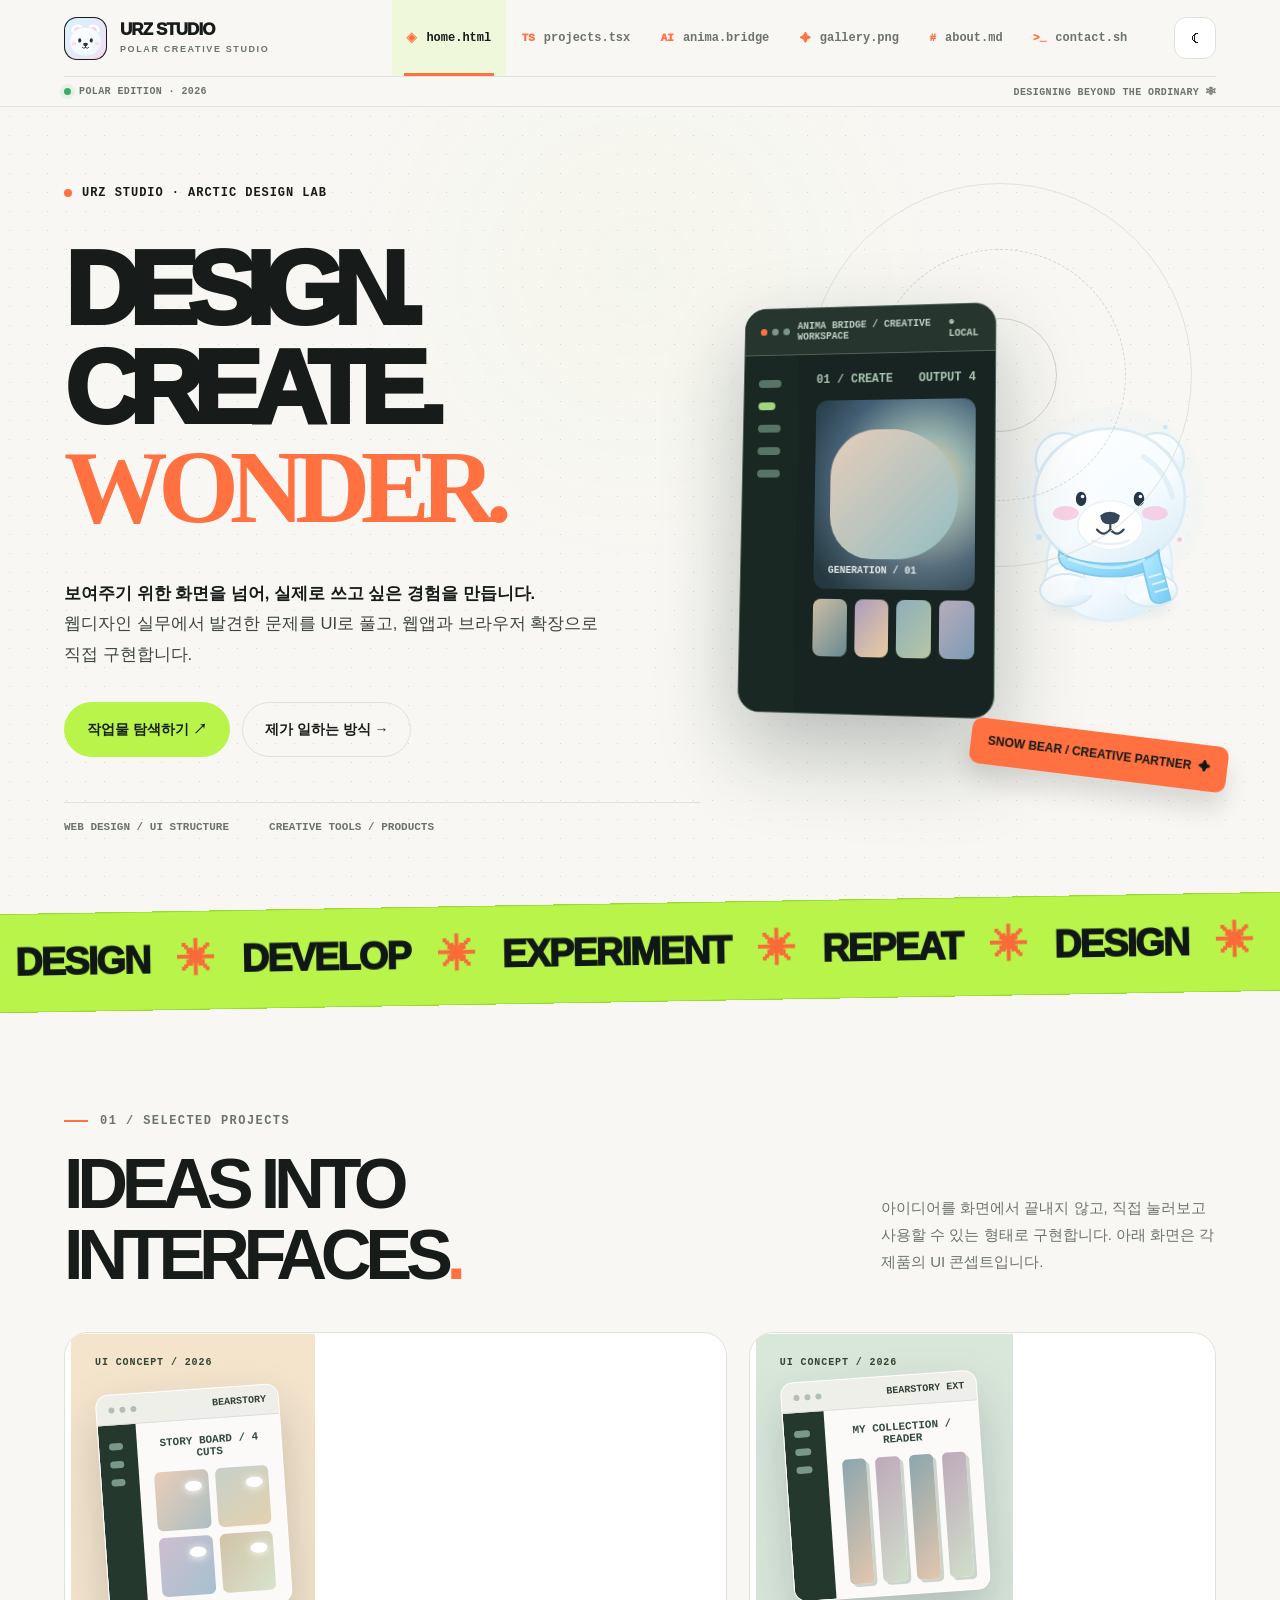
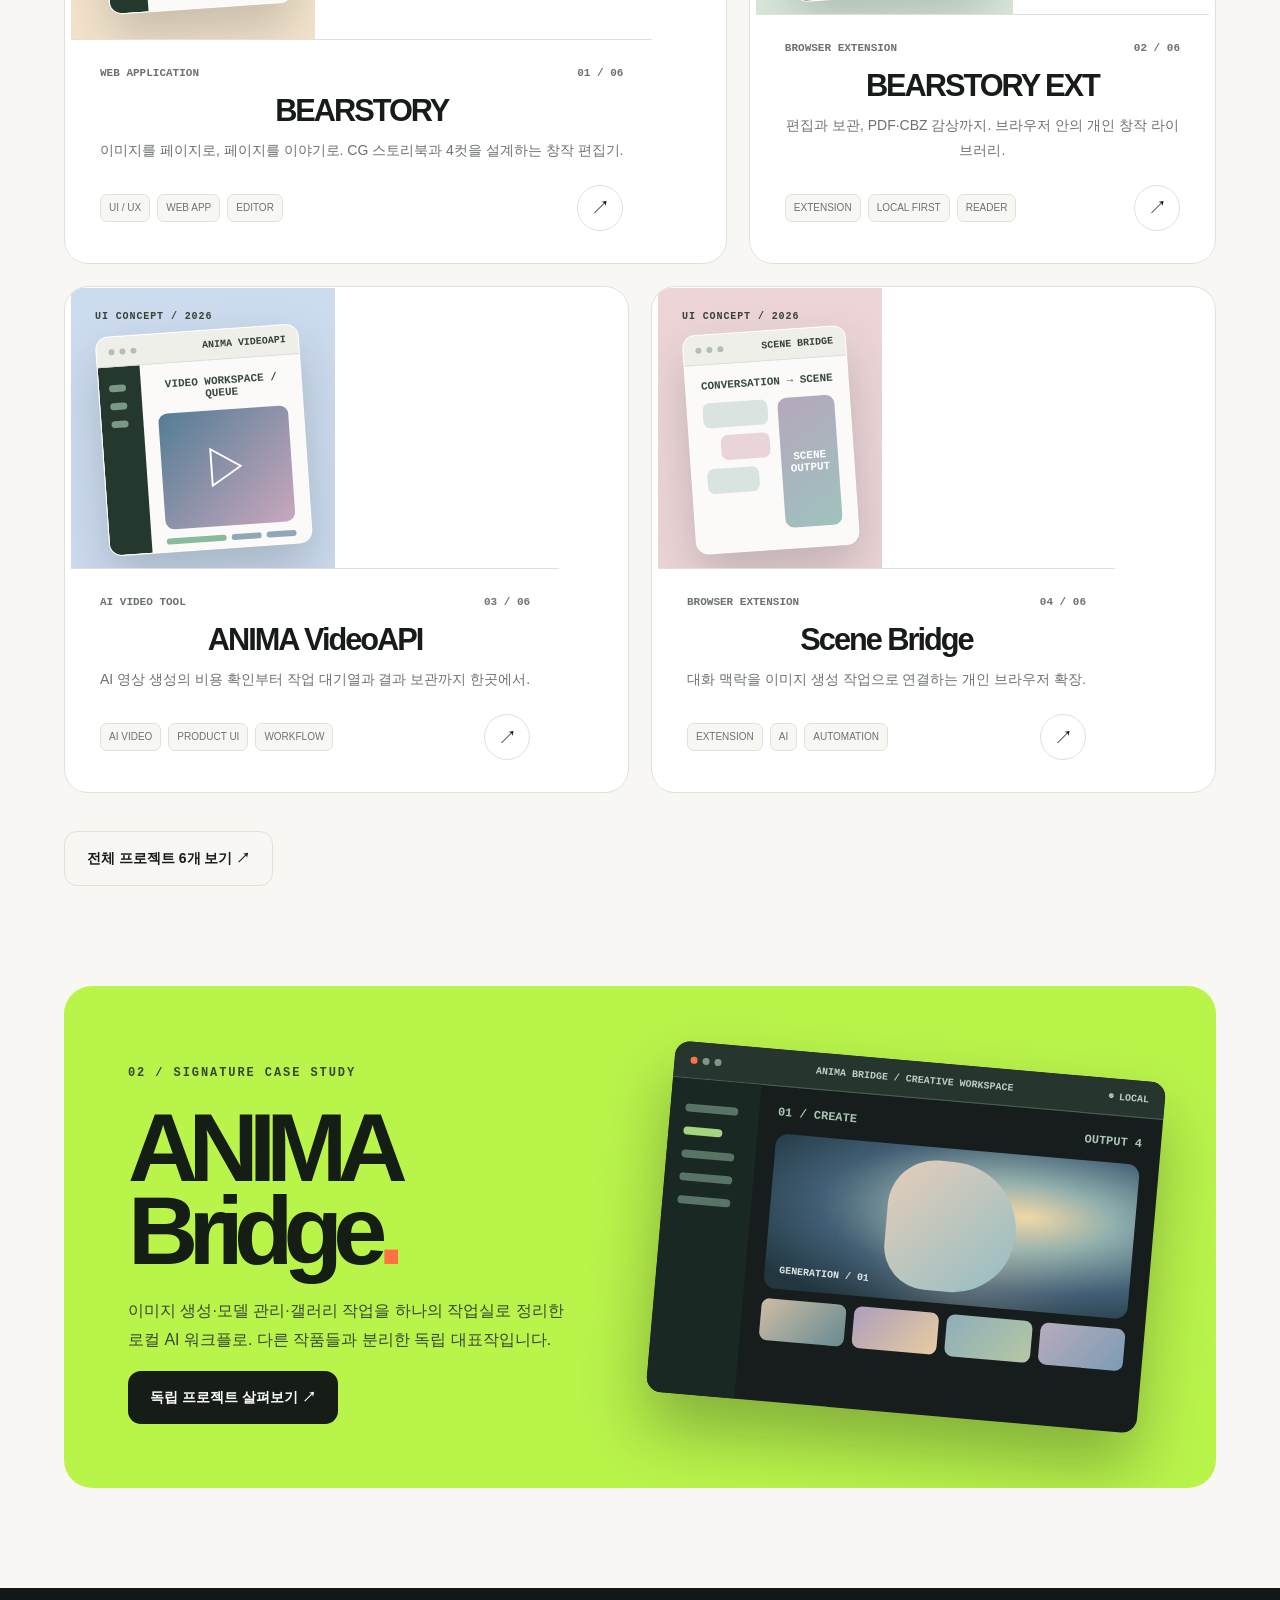
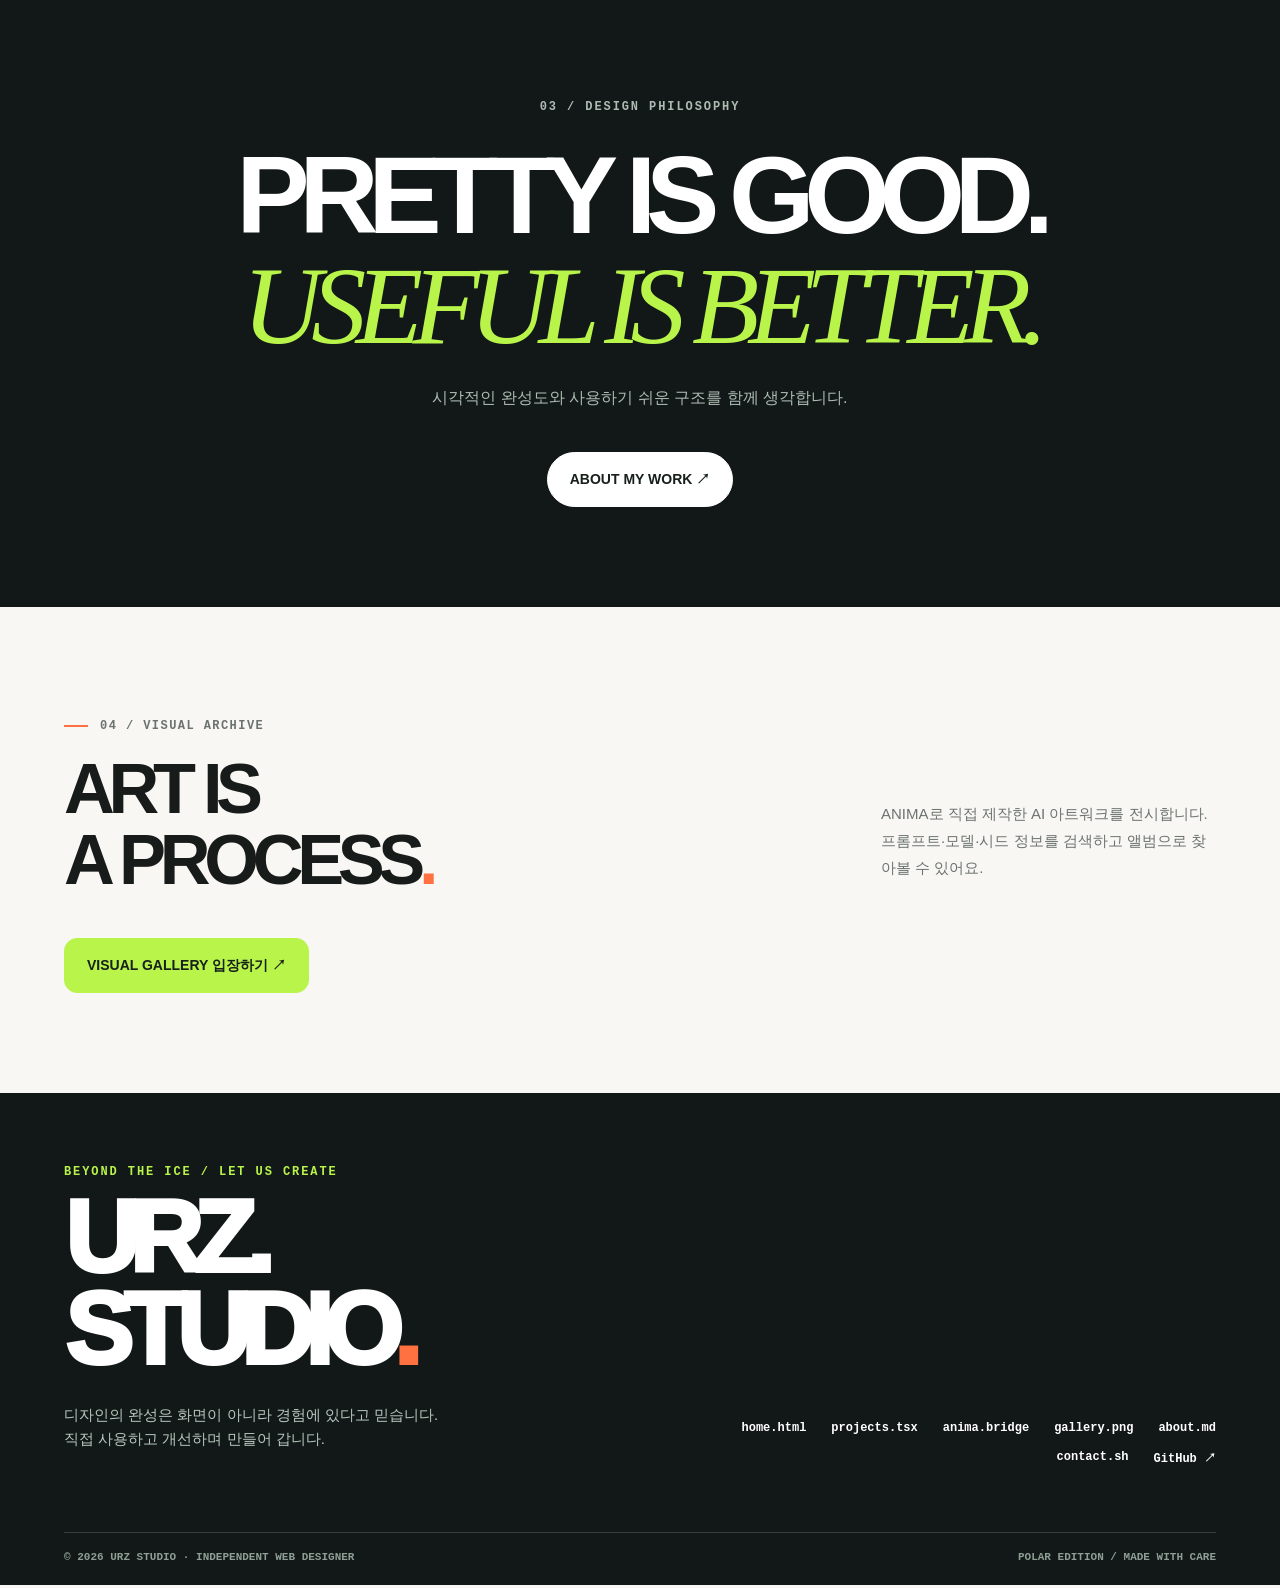
==== commit 423355bf: "Apply polar aurora visual identity to index.html" ====
--- a/public/index.html
+++ b/public/index.html
@@ -1,8 +1,8 @@
-<!doctype html><html lang="ko"><head><meta charset="UTF-8"><meta name="viewport" content="width=device-width,initial-scale=1"><meta name="description" content="웹디자인의 감각으로 직접 쓰이는 도구까지 만드는 URZ Studio의 디자인 포트폴리오."><meta name="theme-color" content="#f8f7f3"><title>HOME | URZ STUDIO</title><link rel="icon" type="image/svg+xml" href="assets/favicon.svg"><link rel="stylesheet" href="assets/showcase.css"><style>@view-transition{navigation:auto}</style></head><body><div id="cursorGlow" aria-hidden="true"></div><div id="scrollProgress" aria-hidden="true"></div><header class="site-header"><div class="wrap header-inner"><a class="brand" href="index.html"><span class="brand-mark">U.</span><span class="brand-name">URZ STUDIO<small>DESIGN × BUILD</small></span></a><nav id="siteNav" class="site-nav" aria-label="주 메뉴"><a href="index.html" aria-current="page"><span class="nav-icon">◈</span>home.html</a><a href="projects.html" ><span class="nav-icon">TS</span>projects.tsx</a><a href="anima-bridge.html" ><span class="nav-icon">AI</span>anima.bridge</a><a href="gallery.html" ><span class="nav-icon">✦</span>gallery.png</a><a href="about.html" ><span class="nav-icon">#</span>about.md</a><a href="contact.html" ><span class="nav-icon">>_</span>contact.sh</a></nav><div class="header-actions"><button id="themeToggle" class="theme-toggle" aria-label="테마 변경">☾</button><button id="menuToggle" class="menu-toggle" aria-label="메뉴 열기" aria-controls="siteNav" aria-expanded="false">☰</button></div></div><div class="wrap utility-strip"><span class="online"><i></i> WORKING PORTFOLIO · 2026</span><span>URZ / DIGITAL PLAYGROUND ↗</span></div></header><main>
-<section class="hero grid-paper"><div class="wrap hero-grid"><div><span class="hero-badge">URZ STUDIO · WEB DESIGNER / MAKER</span><h1 class="hero-title" aria-label="DESIGN. BUILD. DIFFERENT."><span class="line"><span>DESIGN.</span></span><span class="line"><span>BUILD.</span></span><span class="line"><span><em>DIFFERENT.</em></span></span></h1><p class="hero-intro"><strong>보여주기 위한 화면을 넘어, 실제로 쓰고 싶은 경험을 만듭니다.</strong><br>웹디자인 실무에서 발견한 문제를 UI로 풀고, 웹앱과 브라우저 확장으로 직접 구현합니다.</p><div class="hero-actions"><a class="btn highlight round" href="projects.html">작업물 탐색하기 ↗</a><a class="btn ghost round" href="about.html">제가 일하는 방식 →</a></div><div class="hero-meta"><span>WEB DESIGN / UI STRUCTURE</span><span>CREATIVE TOOLS / PRODUCTS</span></div></div><div class="hero-side"><div class="orbit" aria-hidden="true"></div><div class="floating-product" aria-label="ANIMA Bridge의 제품 UI 콘셉트"><div class="window-top"><span class="window-dots"><i></i><i></i><i></i></span><b>ANIMA BRIDGE / CREATIVE WORKSPACE</b><span>◉ LOCAL</span></div><div class="product-workspace"><div class="product-rail"><i></i><i></i><i></i><i></i><i></i></div><div class="product-main"><div class="product-topline"><span>01 / CREATE</span><span>OUTPUT 4</span></div><div class="product-preview"></div><div class="product-thumbs"><i></i><i></i><i></i><i></i></div></div></div></div><div class="hero-float-tag">DESIGN × ENGINEERING&nbsp; ✳</div></div></div></section>
+<!doctype html><html lang="ko"><head><meta charset="UTF-8"><meta name="viewport" content="width=device-width,initial-scale=1"><meta name="description" content="웹디자인의 감각으로 직접 쓰이는 도구까지 만드는 URZ Studio의 디자인 포트폴리오."><meta name="theme-color" content="#f5fbff"><title>HOME | URZ STUDIO</title><link rel="icon" type="image/svg+xml" href="assets/favicon.svg"><link rel="stylesheet" href="assets/showcase.css"><link rel="stylesheet" href="assets/polar.css"><style>@view-transition{navigation:auto}</style></head><body><div id="cursorGlow" aria-hidden="true"></div><div id="scrollProgress" aria-hidden="true"></div><header class="site-header"><div class="wrap header-inner"><a class="brand" href="index.html"><span class="brand-mark"><img src="assets/favicon.svg" width="41" height="41" alt=""></span><span class="brand-name">URZ STUDIO<small>POLAR CREATIVE STUDIO</small></span></a><nav id="siteNav" class="site-nav" aria-label="주 메뉴"><a href="index.html" aria-current="page"><span class="nav-icon">◈</span>home.html</a><a href="projects.html" ><span class="nav-icon">TS</span>projects.tsx</a><a href="anima-bridge.html" ><span class="nav-icon">AI</span>anima.bridge</a><a href="gallery.html" ><span class="nav-icon">✦</span>gallery.png</a><a href="about.html" ><span class="nav-icon">#</span>about.md</a><a href="contact.html" ><span class="nav-icon">>_</span>contact.sh</a></nav><div class="header-actions"><button id="themeToggle" class="theme-toggle" aria-label="테마 변경">☾</button><button id="menuToggle" class="menu-toggle" aria-label="메뉴 열기" aria-controls="siteNav" aria-expanded="false">☰</button></div></div><div class="wrap utility-strip"><span class="online"><i></i> POLAR EDITION · 2026</span><span>DESIGNING BEYOND THE ORDINARY ❄</span></div></header><main>
+<section class="hero grid-paper"><div class="wrap hero-grid"><div><span class="hero-badge">URZ STUDIO · ARCTIC DESIGN LAB</span><h1 class="hero-title" aria-label="DESIGN. CREATE. WONDER."><span class="line"><span>DESIGN.</span></span><span class="line"><span>CREATE.</span></span><span class="line"><span><em>WONDER.</em></span></span></h1><p class="hero-intro"><strong>보여주기 위한 화면을 넘어, 실제로 쓰고 싶은 경험을 만듭니다.</strong><br>웹디자인 실무에서 발견한 문제를 UI로 풀고, 웹앱과 브라우저 확장으로 직접 구현합니다.</p><div class="hero-actions"><a class="btn highlight round" href="projects.html">작업물 탐색하기 ↗</a><a class="btn ghost round" href="about.html">제가 일하는 방식 →</a></div><div class="hero-meta"><span>WEB DESIGN / UI STRUCTURE</span><span>CREATIVE TOOLS / PRODUCTS</span></div></div><div class="hero-side"><div class="orbit" aria-hidden="true"></div><div class="floating-product" aria-label="ANIMA Bridge의 제품 UI 콘셉트"><div class="window-top"><span class="window-dots"><i></i><i></i><i></i></span><b>ANIMA BRIDGE / CREATIVE WORKSPACE</b><span>◉ LOCAL</span></div><div class="product-workspace"><div class="product-rail"><i></i><i></i><i></i><i></i><i></i></div><div class="product-main"><div class="product-topline"><span>01 / CREATE</span><span>OUTPUT 4</span></div><div class="product-preview"></div><div class="product-thumbs"><i></i><i></i><i></i><i></i></div></div></div></div><img class="polar-mascot" src="assets/polar-bear.svg" alt="포근한 하얀 북극곰 마스코트" width="220" height="249" decoding="async"><div class="hero-float-tag">SNOW BEAR / CREATIVE PARTNER&nbsp; ✦</div></div></div></section>
 <div class="ticker" aria-hidden="true"><div class="ticker-track"><span>DESIGN</span><b>✳</b><span>DEVELOP</span><b>✳</b><span>EXPERIMENT</span><b>✳</b><span>REPEAT</span><b>✳</b><span>DESIGN</span><b>✳</b><span>BUILD BETTER</span><b>✳</b><span>DESIGN</span><b>✳</b><span>DEVELOP</span><b>✳</b><span>EXPERIMENT</span><b>✳</b><span>REPEAT</span><b>✳</b><span>DESIGN</span><b>✳</b><span>BUILD BETTER</span><b>✳</b></div></div>
 <section class="section"><div class="wrap"><div class="section-head reveal"><div><p class="section-label">01 / SELECTED PROJECTS</p><h2>IDEAS INTO<br>INTERFACES<span class="alt">.</span></h2></div><p class="aside">아이디어를 화면에서 끝내지 않고, 직접 눌러보고 사용할 수 있는 형태로 구현합니다. 아래 화면은 각 제품의 UI 콘셉트입니다.</p></div><div id="featuredWorks" class="work-grid stagger"></div><div style="margin-top:38px" class="reveal"><a class="btn ghost" href="projects.html">전체 프로젝트 6개 보기 ↗</a></div></div></section>
 <section class="section" style="padding-top:0"><div class="wrap"><a href="anima-bridge.html" class="card-feature reveal"><div><p class="eyebrow">02 / SIGNATURE CASE STUDY</p><h2>ANIMA<br>Bridge<span class="alt">.</span></h2><p>이미지 생성·모델 관리·갤러리 작업을 하나의 작업실로 정리한 로컬 AI 워크플로. 다른 작품들과 분리한 독립 대표작입니다.</p><span class="btn">독립 프로젝트 살펴보기 ↗</span></div><div class="feature-visual"><div class="window-top"><span class="window-dots"><i></i><i></i><i></i></span><b>ANIMA BRIDGE / CREATIVE WORKSPACE</b><span>◉ LOCAL</span></div><div class="product-workspace"><div class="product-rail"><i></i><i></i><i></i><i></i><i></i></div><div class="product-main"><div class="product-topline"><span>01 / CREATE</span><span>OUTPUT 4</span></div><div class="product-preview"></div><div class="product-thumbs"><i></i><i></i><i></i><i></i></div></div></div></div></a></div></section>
 <section class="big-statement"><div class="wrap reveal"><p class="eyebrow">03 / DESIGN PHILOSOPHY</p><h2>PRETTY IS GOOD.<br><em>USEFUL IS BETTER.</em></h2><p>시각적인 완성도와 사용하기 쉬운 구조를 함께 생각합니다.</p><a href="about.html" class="btn light round" style="margin-top:25px">ABOUT MY WORK ↗</a></div></section>
 <section class="section"><div class="wrap"><div class="section-head reveal"><div><p class="section-label">04 / VISUAL ARCHIVE</p><h2>ART IS<br>A PROCESS<span class="alt">.</span></h2></div><p class="aside">ANIMA로 직접 제작한 AI 아트워크를 전시합니다. 프롬프트·모델·시드 정보를 검색하고 앨범으로 찾아볼 수 있어요.</p></div><a class="btn highlight" href="gallery.html">VISUAL GALLERY 입장하기 ↗</a></div></section>
-</main><div id="projectDetail" class="detail-overlay" hidden role="dialog" aria-modal="true" aria-label="프로젝트 상세"><div class="detail-card"><button class="close" data-close-detail aria-label="닫기">×</button><p class="eyebrow alt" data-detail-kind></p><h2 data-detail-title></h2><p data-detail-summary></p><h3>주요 작업</h3><ul data-detail-features></ul><div style="display:flex;gap:10px;flex-wrap:wrap;margin-top:30px"><a class="btn highlight" data-detail-link href="#" target="_blank" rel="noopener noreferrer" hidden>웹사이트 ↗</a><button class="btn ghost" data-close-detail>닫기</button></div></div></div><footer class="site-footer"><div class="wrap"><div class="footer-grid"><div><p class="eyebrow" style="color:var(--lime)">NEXT CHAPTER / LET'S CREATE</p><h2 class="footer-title">URZ.<br>STUDIO<span style="color:var(--orange)">.</span></h2><p class="footer-lead">디자인의 완성은 화면이 아니라 경험에 있다고 믿습니다. 직접 사용하고 개선하며 만들어 갑니다.</p></div><nav class="footer-nav"><a href="index.html">home.html</a><a href="projects.html">projects.tsx</a><a href="anima-bridge.html">anima.bridge</a><a href="gallery.html">gallery.png</a><a href="about.html">about.md</a><a href="contact.html">contact.sh</a><a href="https://github.com/URZ-Studio" target="_blank" rel="noopener noreferrer">GitHub ↗</a></nav></div><div class="footer-bottom"><span>© <span class="year">2026</span> URZ STUDIO · INDEPENDENT WEB DESIGNER</span><span>DESIGNED TO EXPLORE / BUILT TO WORK</span></div></div></footer><script src="assets/showcase.js" defer></script></body></html>+</main><div id="projectDetail" class="detail-overlay" hidden role="dialog" aria-modal="true" aria-label="프로젝트 상세"><div class="detail-card"><button class="close" data-close-detail aria-label="닫기">×</button><p class="eyebrow alt" data-detail-kind></p><h2 data-detail-title></h2><p data-detail-summary></p><h3>주요 작업</h3><ul data-detail-features></ul><div style="display:flex;gap:10px;flex-wrap:wrap;margin-top:30px"><a class="btn highlight" data-detail-link href="#" target="_blank" rel="noopener noreferrer" hidden>웹사이트 ↗</a><button class="btn ghost" data-close-detail>닫기</button></div></div></div><footer class="site-footer"><div class="wrap"><div class="footer-grid"><div><p class="eyebrow" style="color:var(--lime)">BEYOND THE ICE / LET US CREATE</p><h2 class="footer-title">URZ.<br>STUDIO<span style="color:var(--orange)">.</span></h2><p class="footer-lead">디자인의 완성은 화면이 아니라 경험에 있다고 믿습니다. 직접 사용하고 개선하며 만들어 갑니다.</p></div><nav class="footer-nav"><a href="index.html">home.html</a><a href="projects.html">projects.tsx</a><a href="anima-bridge.html">anima.bridge</a><a href="gallery.html">gallery.png</a><a href="about.html">about.md</a><a href="contact.html">contact.sh</a><a href="https://github.com/URZ-Studio" target="_blank" rel="noopener noreferrer">GitHub ↗</a></nav></div><div class="footer-bottom"><span>© <span class="year">2026</span> URZ STUDIO · INDEPENDENT WEB DESIGNER</span><span>POLAR EDITION / MADE WITH CARE</span></div></div></footer><script src="assets/showcase.js" defer></script></body></html>
--- a/public/assets/showcase.css
+++ b/public/assets/showcase.css
@@ -301,3 +301,19 @@
 @media(max-width:720px){.utility-strip{font-size:9px}.header-inner{min-height:65px}.site-nav{top:65px}.brand-name{font-size:15px}.brand-mark{width:38px;height:38px}.hero-title{font-size:clamp(60px,13.8vw,100px)}.hero-side{min-height:330px}.product-workspace{height:275px}.product-preview{height:145px}.product-rail{padding:18px 9px}.product-main{padding:12px}.product-thumbs i{height:42px}.hero-float-tag{bottom:35px;right:0}.ticker{padding:13px 0}.section{padding:67px 0}.section-head{grid-template-columns:1fr}.section-head h2{font-size:clamp(43px,11vw,80px)}.work-card,.work-card.featured,.work-card.narrow{grid-column:span 12}.work-illustration{min-height:230px}.ui-window{height:197px}.card-feature{grid-template-columns:1fr;padding:30px;gap:26px}.card-feature h2{font-size:clamp(60px,14vw,95px)}.feature-visual .product-workspace{height:255px}.footer-grid{grid-template-columns:1fr}.footer-nav{justify-content:flex-start}.footer-bottom{flex-direction:column}.page-intro{padding:55px 0 32px}.page-intro h1{font-size:clamp(64px,14vw,120px)}.anima-hero{padding:65px 0 50px}.anima-title{font-size:clamp(75px,14vw,125px)}.anima-workbench{grid-template-columns:1fr;height:400px}.anima-sidebar{display:none}.anima-center{padding:15px}.anima-stage{height:210px}.about-split{grid-template-columns:1fr;gap:27px}.about-brand{min-height:270px}.about-brand .wordmark{font-size:150px}.info-row{grid-template-columns:105px 1fr}.contact-hero{padding:70px 0}.contact-hero h1{font-size:clamp(74px,15vw,125px)}.gallery-shell h1{font-size:clamp(63px,14vw,125px)}.gallery-sticky{top:95px}.gallery-lightbox{grid-template-columns:1fr}.gallery-grid{columns:2 130px}.gallery-banner{flex-direction:column;align-items:flex-start}}
 @media(max-width:430px){.brand-name small{font-size:8px}.hero-title{font-size:16vw}.hero-actions .btn{width:100%}.product-workspace{height:225px}.product-preview{height:110px}.product-thumbs i{height:30px}.hero-side{min-height:270px}.hero-float-tag{bottom:9px}.ui-window{height:160px}.work-illustration{padding:20px;min-height:180px}.gallery-grid{columns:2 120px;column-gap:9px}.pin{margin-bottom:10px}.process-grid{grid-template-columns:1fr}.anima-title{font-size:17vw}}
 @media(prefers-reduced-motion:reduce){*,*::before,*::after{animation:none!important;transition-duration:.01ms!important;scroll-behavior:auto!important}.reveal,.stagger>*{opacity:1;transform:none}}
+
+
+/* ANIMA WORKBENCH: three materially different preview states */
+.anima-stage[data-mode=gallery]{background:linear-gradient(135deg,#38535e,#8eaa98 44%,#d8c5b0)}
+.anima-stage[data-mode=gallery] .art-shape{width:65%;height:68%;border-radius:12px;transform:none;animation:none;background:
+ linear-gradient(135deg,#e6ceae,#96babc) 0 0 / 49% 49% no-repeat,
+ linear-gradient(145deg,#b1a8bd,#e8c3a8) 100% 0 / 49% 49% no-repeat,
+ linear-gradient(135deg,#b1d1b0,#719eae) 0 100% / 49% 49% no-repeat,
+ linear-gradient(145deg,#d9c3bb,#a7acba) 100% 100% / 49% 49% no-repeat;
+ box-shadow:0 19px 65px #0c191d77}
+.anima-stage[data-mode=queue]{background:linear-gradient(135deg,#1c423c,#334f55 48%,#3d5c58)}
+.anima-stage[data-mode=queue] .art-shape{width:75%;height:100px;border-radius:14px;transform:none;animation:none;background:
+ linear-gradient(90deg,#a7ef84 0 67%,#44594f 67% 100%) 14px 30px / calc(100% - 28px) 12px no-repeat,
+ linear-gradient(90deg,#a7ef84 0 35%,#44594f 35% 100%) 14px 56px / calc(100% - 28px) 12px no-repeat,
+ #20342e;box-shadow:0 22px 55px #0007;position:relative}
+.anima-stage[data-mode=queue] .art-shape::after{content:"02 JOBS IN PROGRESS";color:#b8deb4;position:absolute;top:8px;left:15px;font:700 9px ui-monospace,monospace;letter-spacing:.07em}
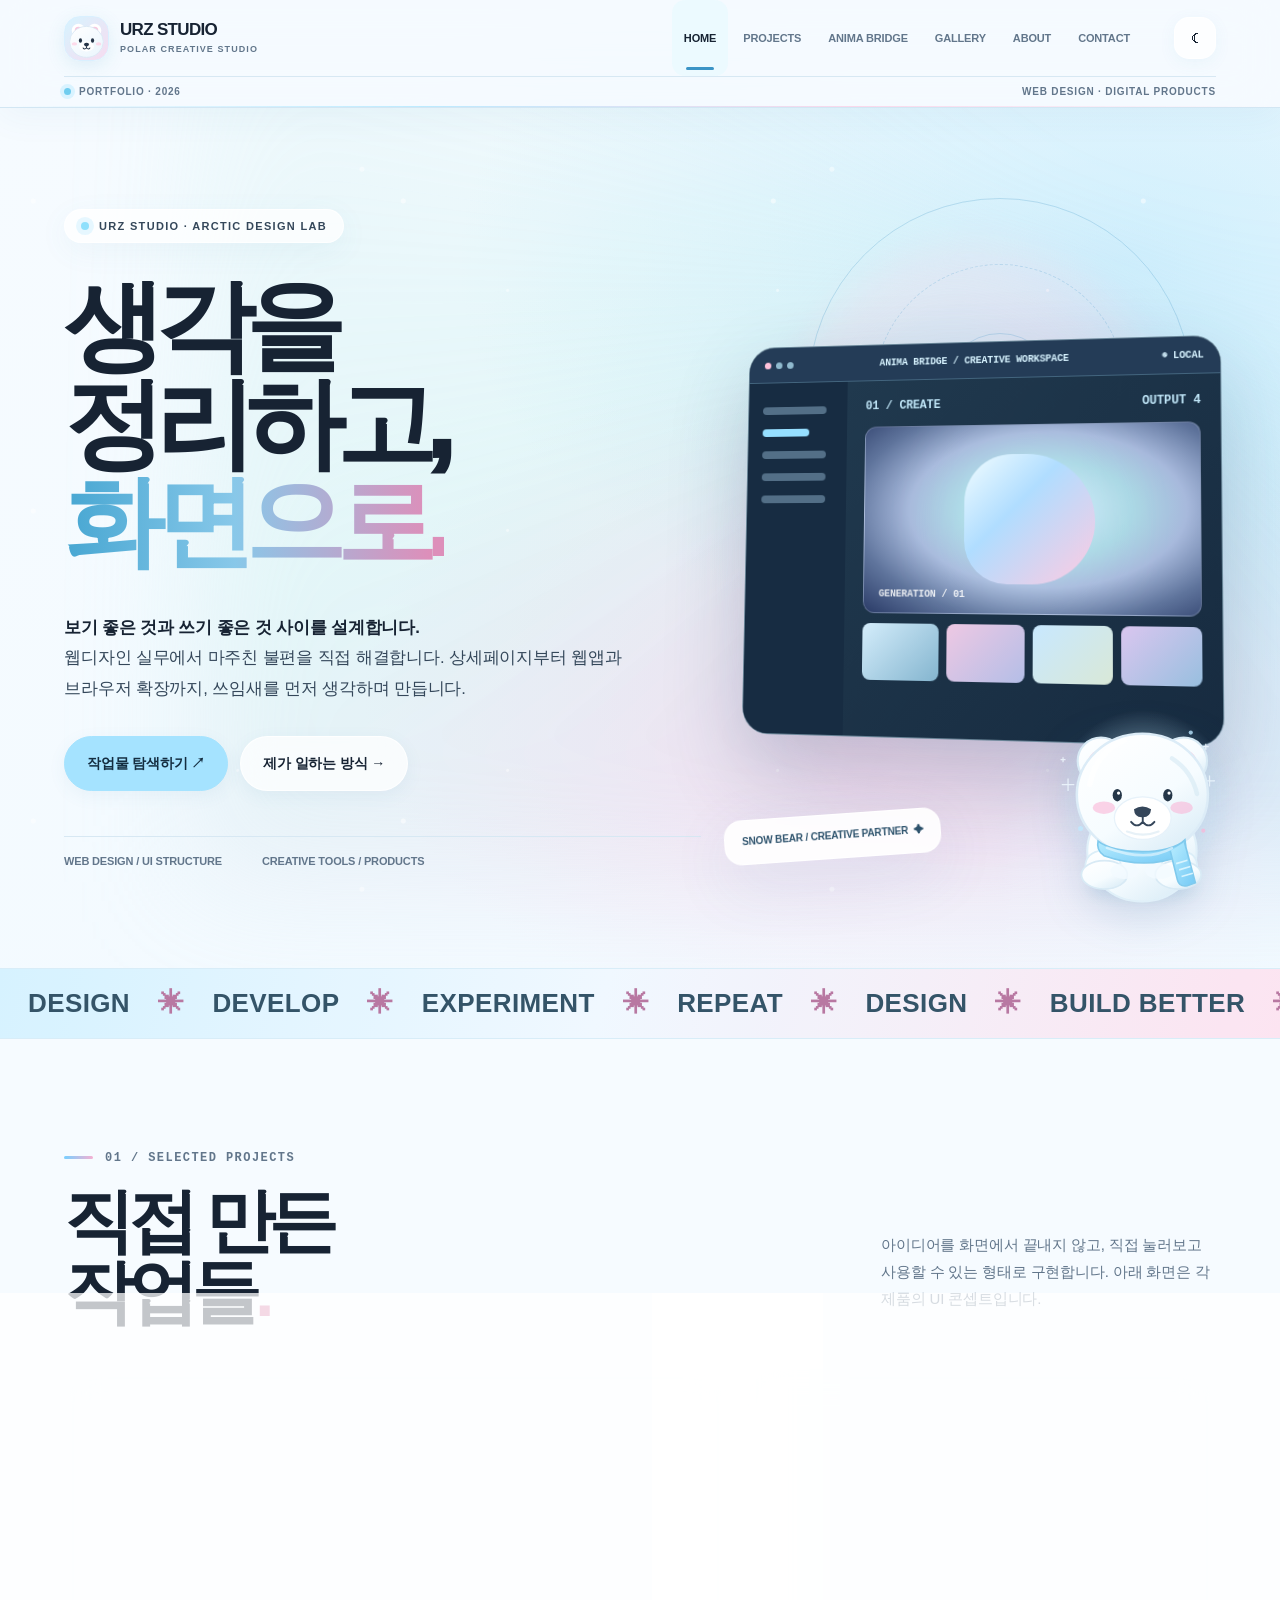
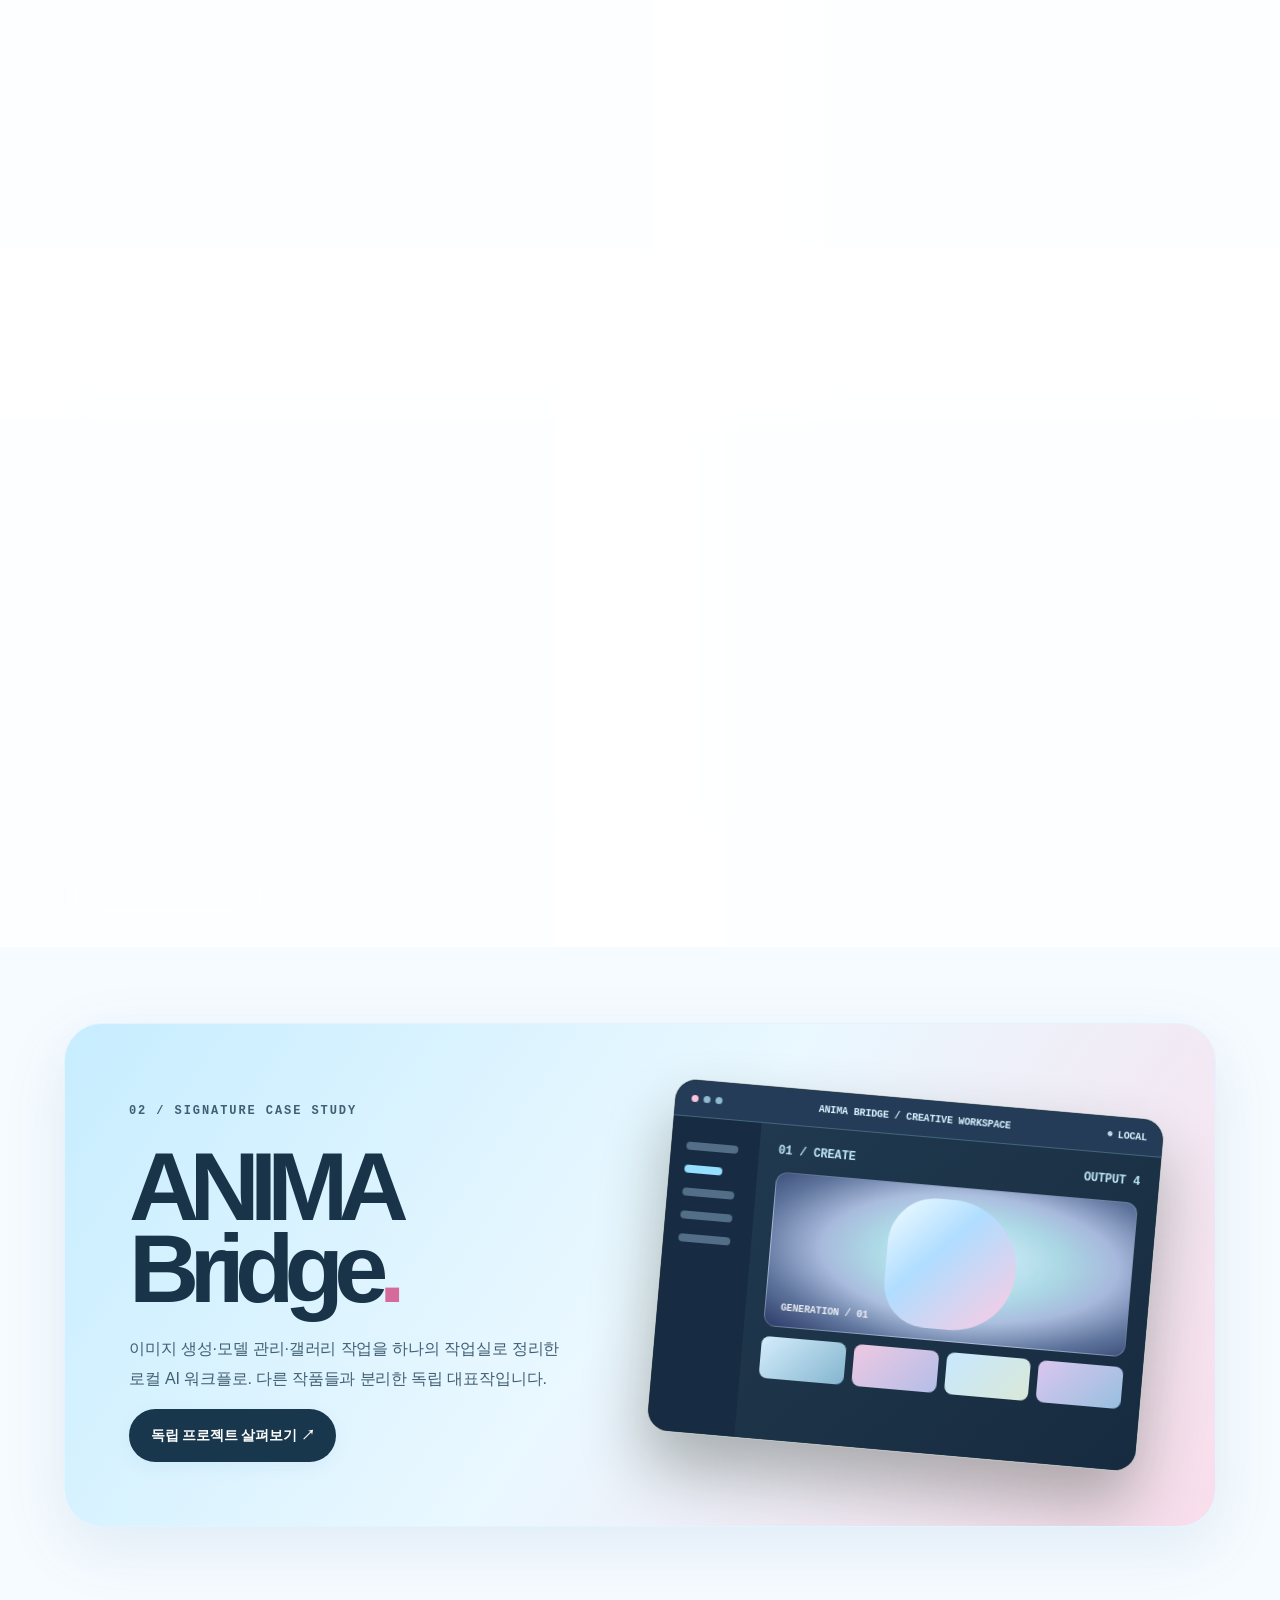
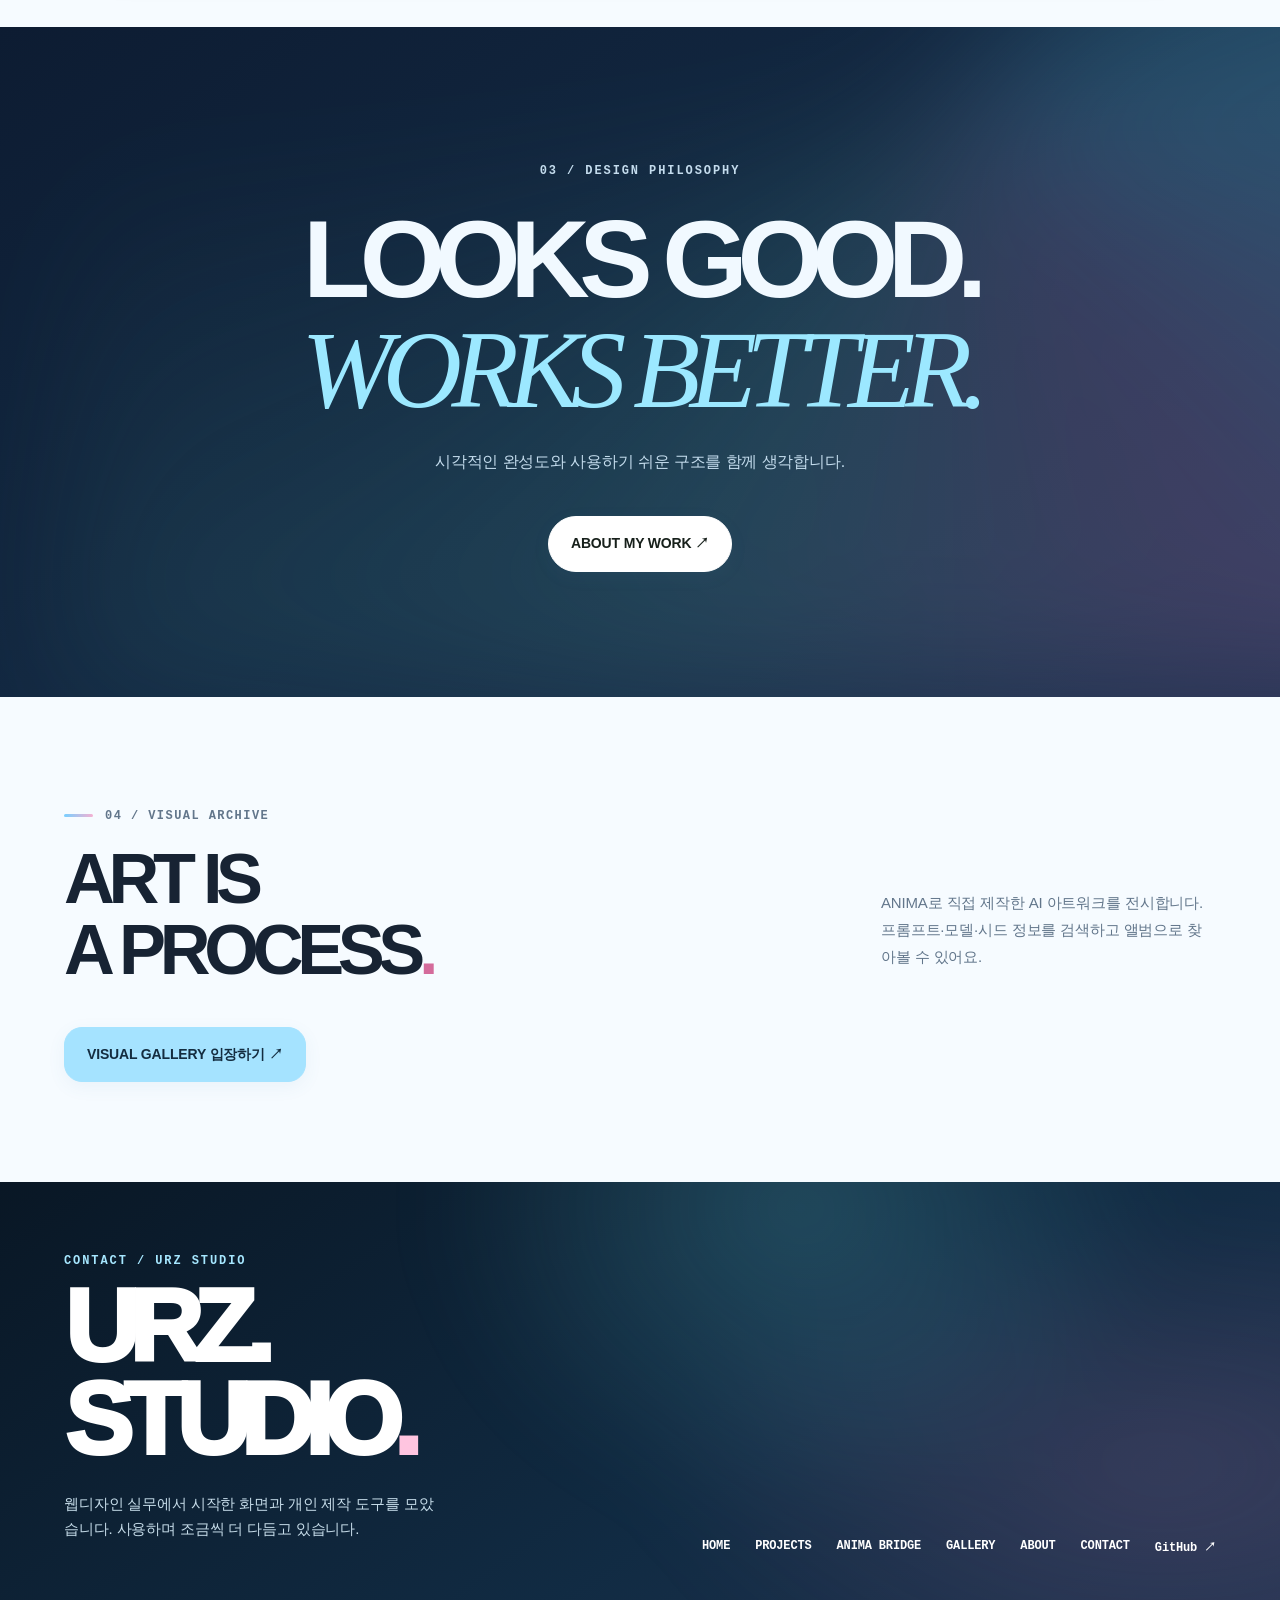
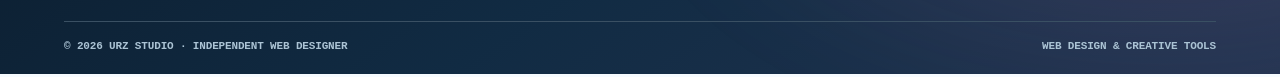
==== commit b9906804: "Refine typography and navigation copy for portfolio (index.html)" ====
--- a/public/index.html
+++ b/public/index.html
@@ -1,8 +1,8 @@
-<!doctype html><html lang="ko"><head><meta charset="UTF-8"><meta name="viewport" content="width=device-width,initial-scale=1"><meta name="description" content="웹디자인의 감각으로 직접 쓰이는 도구까지 만드는 URZ Studio의 디자인 포트폴리오."><meta name="theme-color" content="#f5fbff"><title>HOME | URZ STUDIO</title><link rel="icon" type="image/svg+xml" href="assets/favicon.svg"><link rel="stylesheet" href="assets/showcase.css"><link rel="stylesheet" href="assets/polar.css"><style>@view-transition{navigation:auto}</style></head><body><div id="cursorGlow" aria-hidden="true"></div><div id="scrollProgress" aria-hidden="true"></div><header class="site-header"><div class="wrap header-inner"><a class="brand" href="index.html"><span class="brand-mark"><img src="assets/favicon.svg" width="41" height="41" alt=""></span><span class="brand-name">URZ STUDIO<small>POLAR CREATIVE STUDIO</small></span></a><nav id="siteNav" class="site-nav" aria-label="주 메뉴"><a href="index.html" aria-current="page"><span class="nav-icon">◈</span>home.html</a><a href="projects.html" ><span class="nav-icon">TS</span>projects.tsx</a><a href="anima-bridge.html" ><span class="nav-icon">AI</span>anima.bridge</a><a href="gallery.html" ><span class="nav-icon">✦</span>gallery.png</a><a href="about.html" ><span class="nav-icon">#</span>about.md</a><a href="contact.html" ><span class="nav-icon">>_</span>contact.sh</a></nav><div class="header-actions"><button id="themeToggle" class="theme-toggle" aria-label="테마 변경">☾</button><button id="menuToggle" class="menu-toggle" aria-label="메뉴 열기" aria-controls="siteNav" aria-expanded="false">☰</button></div></div><div class="wrap utility-strip"><span class="online"><i></i> POLAR EDITION · 2026</span><span>DESIGNING BEYOND THE ORDINARY ❄</span></div></header><main>
-<section class="hero grid-paper"><div class="wrap hero-grid"><div><span class="hero-badge">URZ STUDIO · ARCTIC DESIGN LAB</span><h1 class="hero-title" aria-label="DESIGN. CREATE. WONDER."><span class="line"><span>DESIGN.</span></span><span class="line"><span>CREATE.</span></span><span class="line"><span><em>WONDER.</em></span></span></h1><p class="hero-intro"><strong>보여주기 위한 화면을 넘어, 실제로 쓰고 싶은 경험을 만듭니다.</strong><br>웹디자인 실무에서 발견한 문제를 UI로 풀고, 웹앱과 브라우저 확장으로 직접 구현합니다.</p><div class="hero-actions"><a class="btn highlight round" href="projects.html">작업물 탐색하기 ↗</a><a class="btn ghost round" href="about.html">제가 일하는 방식 →</a></div><div class="hero-meta"><span>WEB DESIGN / UI STRUCTURE</span><span>CREATIVE TOOLS / PRODUCTS</span></div></div><div class="hero-side"><div class="orbit" aria-hidden="true"></div><div class="floating-product" aria-label="ANIMA Bridge의 제품 UI 콘셉트"><div class="window-top"><span class="window-dots"><i></i><i></i><i></i></span><b>ANIMA BRIDGE / CREATIVE WORKSPACE</b><span>◉ LOCAL</span></div><div class="product-workspace"><div class="product-rail"><i></i><i></i><i></i><i></i><i></i></div><div class="product-main"><div class="product-topline"><span>01 / CREATE</span><span>OUTPUT 4</span></div><div class="product-preview"></div><div class="product-thumbs"><i></i><i></i><i></i><i></i></div></div></div></div><img class="polar-mascot" src="assets/polar-bear.svg" alt="포근한 하얀 북극곰 마스코트" width="220" height="249" decoding="async"><div class="hero-float-tag">SNOW BEAR / CREATIVE PARTNER&nbsp; ✦</div></div></div></section>
+<!doctype html><html lang="ko"><head><meta charset="UTF-8"><meta name="viewport" content="width=device-width,initial-scale=1"><meta name="description" content="웹디자인의 감각으로 직접 쓰이는 도구까지 만드는 URZ Studio의 디자인 포트폴리오."><meta name="theme-color" content="#f5fbff"><title>HOME | URZ STUDIO</title><link rel="icon" type="image/svg+xml" href="assets/favicon.svg"><link rel="stylesheet" href="assets/showcase.css"><link rel="stylesheet" href="assets/polar.css"><style>@view-transition{navigation:auto}</style></head><body><div id="cursorGlow" aria-hidden="true"></div><div id="scrollProgress" aria-hidden="true"></div><header class="site-header"><div class="wrap header-inner"><a class="brand" href="index.html"><span class="brand-mark"><img src="assets/favicon.svg" width="41" height="41" alt=""></span><span class="brand-name">URZ STUDIO<small>POLAR CREATIVE STUDIO</small></span></a><nav id="siteNav" class="site-nav" aria-label="주 메뉴"><a href="index.html" aria-current="page">HOME</a><a href="projects.html" >PROJECTS</a><a href="anima-bridge.html" >ANIMA BRIDGE</a><a href="gallery.html" >GALLERY</a><a href="about.html" >ABOUT</a><a href="contact.html" >CONTACT</a></nav><div class="header-actions"><button id="themeToggle" class="theme-toggle" aria-label="테마 변경">☾</button><button id="menuToggle" class="menu-toggle" aria-label="메뉴 열기" aria-controls="siteNav" aria-expanded="false">☰</button></div></div><div class="wrap utility-strip"><span class="online"><i></i> PORTFOLIO · 2026</span><span>WEB DESIGN · DIGITAL PRODUCTS</span></div></header><main>
+<section class="hero grid-paper"><div class="wrap hero-grid"><div><span class="hero-badge">URZ STUDIO · ARCTIC DESIGN LAB</span><h1 class="hero-title" aria-label="생각을 정리하고, 화면으로 만듭니다."><span class="line"><span>생각을</span></span><span class="line"><span>정리하고,</span></span><span class="line"><span><em>화면으로.</em></span></span></h1><p class="hero-intro"><strong>보기 좋은 것과 쓰기 좋은 것 사이를 설계합니다.</strong><br>웹디자인 실무에서 마주친 불편을 직접 해결합니다. 상세페이지부터 웹앱과 브라우저 확장까지, 쓰임새를 먼저 생각하며 만듭니다.</p><div class="hero-actions"><a class="btn highlight round" href="projects.html">작업물 탐색하기 ↗</a><a class="btn ghost round" href="about.html">제가 일하는 방식 →</a></div><div class="hero-meta"><span>WEB DESIGN / UI STRUCTURE</span><span>CREATIVE TOOLS / PRODUCTS</span></div></div><div class="hero-side"><div class="orbit" aria-hidden="true"></div><div class="floating-product" aria-label="ANIMA Bridge의 제품 UI 콘셉트"><div class="window-top"><span class="window-dots"><i></i><i></i><i></i></span><b>ANIMA BRIDGE / CREATIVE WORKSPACE</b><span>◉ LOCAL</span></div><div class="product-workspace"><div class="product-rail"><i></i><i></i><i></i><i></i><i></i></div><div class="product-main"><div class="product-topline"><span>01 / CREATE</span><span>OUTPUT 4</span></div><div class="product-preview"></div><div class="product-thumbs"><i></i><i></i><i></i><i></i></div></div></div></div><img class="polar-mascot" src="assets/polar-bear.svg" alt="포근한 하얀 북극곰 마스코트" width="220" height="249" decoding="async"><div class="hero-float-tag">SNOW BEAR / CREATIVE PARTNER&nbsp; ✦</div></div></div></section>
 <div class="ticker" aria-hidden="true"><div class="ticker-track"><span>DESIGN</span><b>✳</b><span>DEVELOP</span><b>✳</b><span>EXPERIMENT</span><b>✳</b><span>REPEAT</span><b>✳</b><span>DESIGN</span><b>✳</b><span>BUILD BETTER</span><b>✳</b><span>DESIGN</span><b>✳</b><span>DEVELOP</span><b>✳</b><span>EXPERIMENT</span><b>✳</b><span>REPEAT</span><b>✳</b><span>DESIGN</span><b>✳</b><span>BUILD BETTER</span><b>✳</b></div></div>
-<section class="section"><div class="wrap"><div class="section-head reveal"><div><p class="section-label">01 / SELECTED PROJECTS</p><h2>IDEAS INTO<br>INTERFACES<span class="alt">.</span></h2></div><p class="aside">아이디어를 화면에서 끝내지 않고, 직접 눌러보고 사용할 수 있는 형태로 구현합니다. 아래 화면은 각 제품의 UI 콘셉트입니다.</p></div><div id="featuredWorks" class="work-grid stagger"></div><div style="margin-top:38px" class="reveal"><a class="btn ghost" href="projects.html">전체 프로젝트 6개 보기 ↗</a></div></div></section>
+<section class="section"><div class="wrap"><div class="section-head reveal"><div><p class="section-label">01 / SELECTED PROJECTS</p><h2>직접 만든<br>작업들<span class="alt">.</span></h2></div><p class="aside">아이디어를 화면에서 끝내지 않고, 직접 눌러보고 사용할 수 있는 형태로 구현합니다. 아래 화면은 각 제품의 UI 콘셉트입니다.</p></div><div id="featuredWorks" class="work-grid stagger"></div><div style="margin-top:38px" class="reveal"><a class="btn ghost" href="projects.html">전체 프로젝트 6개 보기 ↗</a></div></div></section>
 <section class="section" style="padding-top:0"><div class="wrap"><a href="anima-bridge.html" class="card-feature reveal"><div><p class="eyebrow">02 / SIGNATURE CASE STUDY</p><h2>ANIMA<br>Bridge<span class="alt">.</span></h2><p>이미지 생성·모델 관리·갤러리 작업을 하나의 작업실로 정리한 로컬 AI 워크플로. 다른 작품들과 분리한 독립 대표작입니다.</p><span class="btn">독립 프로젝트 살펴보기 ↗</span></div><div class="feature-visual"><div class="window-top"><span class="window-dots"><i></i><i></i><i></i></span><b>ANIMA BRIDGE / CREATIVE WORKSPACE</b><span>◉ LOCAL</span></div><div class="product-workspace"><div class="product-rail"><i></i><i></i><i></i><i></i><i></i></div><div class="product-main"><div class="product-topline"><span>01 / CREATE</span><span>OUTPUT 4</span></div><div class="product-preview"></div><div class="product-thumbs"><i></i><i></i><i></i><i></i></div></div></div></div></a></div></section>
-<section class="big-statement"><div class="wrap reveal"><p class="eyebrow">03 / DESIGN PHILOSOPHY</p><h2>PRETTY IS GOOD.<br><em>USEFUL IS BETTER.</em></h2><p>시각적인 완성도와 사용하기 쉬운 구조를 함께 생각합니다.</p><a href="about.html" class="btn light round" style="margin-top:25px">ABOUT MY WORK ↗</a></div></section>
+<section class="big-statement"><div class="wrap reveal"><p class="eyebrow">03 / DESIGN PHILOSOPHY</p><h2>LOOKS GOOD.<br><em>WORKS BETTER.</em></h2><p>시각적인 완성도와 사용하기 쉬운 구조를 함께 생각합니다.</p><a href="about.html" class="btn light round" style="margin-top:25px">ABOUT MY WORK ↗</a></div></section>
 <section class="section"><div class="wrap"><div class="section-head reveal"><div><p class="section-label">04 / VISUAL ARCHIVE</p><h2>ART IS<br>A PROCESS<span class="alt">.</span></h2></div><p class="aside">ANIMA로 직접 제작한 AI 아트워크를 전시합니다. 프롬프트·모델·시드 정보를 검색하고 앨범으로 찾아볼 수 있어요.</p></div><a class="btn highlight" href="gallery.html">VISUAL GALLERY 입장하기 ↗</a></div></section>
-</main><div id="projectDetail" class="detail-overlay" hidden role="dialog" aria-modal="true" aria-label="프로젝트 상세"><div class="detail-card"><button class="close" data-close-detail aria-label="닫기">×</button><p class="eyebrow alt" data-detail-kind></p><h2 data-detail-title></h2><p data-detail-summary></p><h3>주요 작업</h3><ul data-detail-features></ul><div style="display:flex;gap:10px;flex-wrap:wrap;margin-top:30px"><a class="btn highlight" data-detail-link href="#" target="_blank" rel="noopener noreferrer" hidden>웹사이트 ↗</a><button class="btn ghost" data-close-detail>닫기</button></div></div></div><footer class="site-footer"><div class="wrap"><div class="footer-grid"><div><p class="eyebrow" style="color:var(--lime)">BEYOND THE ICE / LET US CREATE</p><h2 class="footer-title">URZ.<br>STUDIO<span style="color:var(--orange)">.</span></h2><p class="footer-lead">디자인의 완성은 화면이 아니라 경험에 있다고 믿습니다. 직접 사용하고 개선하며 만들어 갑니다.</p></div><nav class="footer-nav"><a href="index.html">home.html</a><a href="projects.html">projects.tsx</a><a href="anima-bridge.html">anima.bridge</a><a href="gallery.html">gallery.png</a><a href="about.html">about.md</a><a href="contact.html">contact.sh</a><a href="https://github.com/URZ-Studio" target="_blank" rel="noopener noreferrer">GitHub ↗</a></nav></div><div class="footer-bottom"><span>© <span class="year">2026</span> URZ STUDIO · INDEPENDENT WEB DESIGNER</span><span>POLAR EDITION / MADE WITH CARE</span></div></div></footer><script src="assets/showcase.js" defer></script></body></html>+</main><div id="projectDetail" class="detail-overlay" hidden role="dialog" aria-modal="true" aria-label="프로젝트 상세"><div class="detail-card"><button class="close" data-close-detail aria-label="닫기">×</button><p class="eyebrow alt" data-detail-kind></p><h2 data-detail-title></h2><p data-detail-summary></p><h3>주요 작업</h3><ul data-detail-features></ul><div style="display:flex;gap:10px;flex-wrap:wrap;margin-top:30px"><a class="btn highlight" data-detail-link href="#" target="_blank" rel="noopener noreferrer" hidden>웹사이트 ↗</a><button class="btn ghost" data-close-detail>닫기</button></div></div></div><footer class="site-footer"><div class="wrap"><div class="footer-grid"><div><p class="eyebrow" style="color:var(--lime)">CONTACT / URZ STUDIO</p><h2 class="footer-title">URZ.<br>STUDIO<span style="color:var(--orange)">.</span></h2><p class="footer-lead">웹디자인 실무에서 시작한 화면과 개인 제작 도구를 모았습니다. 사용하며 조금씩 더 다듬고 있습니다.</p></div><nav class="footer-nav"><a href="index.html">HOME</a><a href="projects.html">PROJECTS</a><a href="anima-bridge.html">ANIMA BRIDGE</a><a href="gallery.html">GALLERY</a><a href="about.html">ABOUT</a><a href="contact.html">CONTACT</a><a href="https://github.com/URZ-Studio" target="_blank" rel="noopener noreferrer">GitHub ↗</a></nav></div><div class="footer-bottom"><span>© <span class="year">2026</span> URZ STUDIO · INDEPENDENT WEB DESIGNER</span><span>WEB DESIGN & CREATIVE TOOLS</span></div></div></footer><script src="assets/showcase.js" defer></script></body></html>
--- a/public/assets/polar.css
+++ b/public/assets/polar.css
@@ -0,0 +1,364 @@
+/* URZ STUDIO / POLAR AURORA
+   Figma-ready design tokens and restrained motion, 2026.
+   All functional markup and Cloudflare gallery API remain untouched. */
+:root{
+  --paper:#f6fbff;
+  --white:#ffffff;
+  --ink:#172333;
+  --ink-2:#34475a;
+  --muted:#62768b;
+  --line:#d7e8f3;
+  --card:rgba(255,255,255,.82);
+  --lime:#a6e7ff;          /* sky */
+  --orange:#f8bad8;        /* pink */
+  --forest:#30799f;
+  --dark:#0d192a;
+  --dark-2:#13243a;
+  --dark-3:#223953;
+  --polar-glass:rgba(255,255,255,.74);
+  --polar-border:rgba(255,255,255,.78);
+  --polar-pink:#d46b9b;    /* readable accent on snow */
+  --polar-sky:#3b94c6;     /* readable accent on snow */
+  --polar-shadow:0 20px 64px rgba(49,108,160,.11);
+  --radius:28px;
+  color-scheme:light;
+}
+body{background:var(--paper);color:var(--ink);letter-spacing:-.01em}
+body.theme-dark{
+  --paper:#09131f;
+  --white:#152639;
+  --ink:#f2f9ff;
+  --ink-2:#d1e2ef;
+  --muted:#b3c9d9;
+  --line:#31475b;
+  --card:rgba(20,37,55,.88);
+  --lime:#8bdeff;
+  --orange:#ffb9da;
+  --forest:#9ce5ff;
+  --dark:#07111e;
+  --dark-2:#101e32;
+  --dark-3:#1d344c;
+  --polar-glass:rgba(21,38,56,.72);
+  --polar-border:rgba(197,229,250,.17);
+  --polar-pink:#ffc0dd;
+  --polar-sky:#9ce6ff;
+  --polar-shadow:0 22px 65px rgba(0,0,0,.32);
+  background:var(--paper);color:var(--ink);
+  color-scheme:dark;
+}
+::selection{background:#b5eaff;color:#163047}
+button:focus-visible,a:focus-visible,input:focus-visible,select:focus-visible,textarea:focus-visible{
+  outline:3px solid #78cefb;outline-offset:4px;
+}
+.alt{color:var(--polar-pink)}
+.accent,.theme-dark .accent{color:var(--polar-sky)}
+.section-label{color:var(--muted)}
+.section-label::before{background:linear-gradient(90deg,#78cfff,#f5b0d2);width:29px;height:3px;border-radius:99px}
+#scrollProgress{height:3px;background:linear-gradient(90deg,#9be7ff,#f9bedb,#a7d9ff)}
+#cursorGlow{opacity:.55;background:radial-gradient(430px circle at var(--pointer-x,50%) var(--pointer-y,30%),rgba(157,222,255,.16),transparent 75%)}
+.theme-dark #cursorGlow{opacity:.65;background:radial-gradient(500px circle at var(--pointer-x,50%) var(--pointer-y,30%),rgba(102,191,236,.11),transparent 75%)}
+/* Glass navigation */
+.site-header{
+  border-bottom:1px solid rgba(138,188,216,.32);
+  background:color-mix(in srgb,var(--paper) 80%,transparent);
+  -webkit-backdrop-filter:blur(25px) saturate(1.3);
+  backdrop-filter:blur(25px) saturate(1.3);
+  box-shadow:0 7px 35px rgba(57,114,162,.06);
+}
+.site-header::after{content:"";display:block;height:1px;background:linear-gradient(90deg,transparent,rgba(142,221,255,.55),rgba(255,188,220,.55),transparent)}
+.brand{gap:11px}
+.brand-mark{
+  background:linear-gradient(140deg,#d0efff,#fae3f1);
+  color:#182c42;border:1px solid #d9f0ff;
+  width:45px;height:45px;border-radius:16px;
+  box-shadow:0 5px 17px rgba(100,168,205,.16);
+  overflow:hidden;
+}
+.brand-mark img{width:100%;height:100%;object-fit:cover;display:block}
+.brand-name{font-weight:880;letter-spacing:-.04em;color:var(--ink)}
+.brand-name small{font-size:9px;letter-spacing:.12em;font-weight:730;color:var(--muted)}
+.site-nav{gap:3px}
+.site-nav a{font-family:var(--font);font-size:11px;border-radius:13px;padding:0 12px;color:var(--muted)}
+.site-nav a:hover,.site-nav a[aria-current=page]{
+  color:var(--ink);background:color-mix(in srgb,var(--lime) 20%,var(--card));
+}
+.site-nav a[aria-current=page]::after{height:3px;border-radius:9px;left:25%;right:25%;bottom:6px;background:var(--polar-sky)}
+.nav-icon{color:var(--polar-pink)}
+.theme-toggle,.menu-toggle{
+  border-radius:15px;background:var(--polar-glass);border-color:var(--polar-border);
+  box-shadow:0 4px 16px rgba(88,159,199,.08);
+}
+.theme-toggle:hover,.menu-toggle:hover{background:color-mix(in srgb,var(--lime) 18%,var(--card))}
+.utility-strip{color:var(--muted);font-family:var(--font);font-size:10px;letter-spacing:.08em}
+.utility-strip .online i{background:#70cdef;box-shadow:0 0 0 4px rgba(132,220,255,.25)}
+/* Buttons and small components */
+.btn{border-radius:18px;box-shadow:0 5px 18px rgba(68,125,164,.07);font-weight:780}
+.btn.round{border-radius:999px}
+.btn.highlight,.pill.lime,body .btn.primary{
+  background:#a5e3ff;border-color:#a5e3ff;color:#142d40;
+}
+.btn.highlight:hover,body .btn.primary:hover{
+  background:#88d6ff;border-color:#88d6ff;
+  box-shadow:0 12px 30px rgba(114,195,237,.24),0 3px 18px rgba(247,173,209,.14);
+}
+.btn.ghost{background:var(--polar-glass);border-color:var(--polar-border);color:var(--ink);-webkit-backdrop-filter:blur(16px);backdrop-filter:blur(16px)}
+.btn.ghost:hover{background:color-mix(in srgb,var(--lime) 12%,var(--card))}
+.pill{border-radius:99px}
+.pill.lime{background:#b0eaff;color:#16354a}
+.spark{color:var(--polar-sky)}
+/* Arctic light: very slow aurora, not falling confetti */
+.grid-paper{background-image:
+ radial-gradient(circle at 1px 1px,rgba(90,149,180,.11) 1px,transparent 1.4px);
+ background-size:24px 24px;
+}
+.hero{
+  position:relative;
+  background:
+    radial-gradient(ellipse at 88% 18%,rgba(160,224,249,.43),transparent 42%),
+    radial-gradient(ellipse at 72% 68%,rgba(249,189,218,.28),transparent 43%),
+    linear-gradient(155deg,var(--paper),color-mix(in srgb,var(--paper) 88%,#d6f2ff));
+  isolation:isolate;overflow:hidden;
+}
+.hero::before,.anima-hero::before,.big-statement::before{
+  content:"";pointer-events:none;position:absolute;z-index:-1;
+  inset:-35% -22% 10% 15%;
+  background:conic-gradient(from 80deg at 65% 45%,transparent 2%,rgba(127,215,245,.25) 18%,rgba(236,181,222,.27) 35%,rgba(171,232,225,.24) 47%,transparent 65%);
+  filter:blur(60px);transform-origin:55% 44%;
+  animation:polarAurora 20s ease-in-out infinite alternate;
+}
+.hero::after{content:"";pointer-events:none;position:absolute;z-index:-1;inset:0;
+  background:radial-gradient(circle at 9% 30%,rgba(255,255,255,.86) 0 2px,transparent 3px),
+  radial-gradient(circle at 77% 17%,rgba(255,255,255,.73) 0 2px,transparent 3px),
+  radial-gradient(circle at 88% 76%,rgba(255,255,255,.75) 0 1px,transparent 2px);
+  background-size:370px 310px,470px 360px,270px 240px;opacity:.6;
+}
+.theme-dark .hero{background:
+ radial-gradient(ellipse at 83% 24%,rgba(28,117,157,.38),transparent 45%),
+ radial-gradient(ellipse at 65% 80%,rgba(145,77,152,.23),transparent 44%),
+ linear-gradient(145deg,#0b1725,#101b32 67%,#0b1622);
+}
+@keyframes polarAurora{
+  0%{transform:translate3d(-3%,0,0) rotate(-8deg) scale(1);opacity:.75}
+  50%{transform:translate3d(4%,4%,0) rotate(5deg) scale(1.07);opacity:.9}
+  100%{transform:translate3d(-2%,-3%,0) rotate(-4deg) scale(1.02);opacity:.74}
+}
+.hero{padding:90px 0 90px}
+.hero-grid{min-height:680px;align-items:center;gap:35px}
+.hero-badge{display:inline-flex;align-items:center;gap:10px;padding:10px 16px;border-radius:99px;background:var(--polar-glass);border:1px solid var(--polar-border);font:780 11px var(--font);letter-spacing:.12em;color:var(--ink-2);box-shadow:0 8px 30px #5295b610}
+.hero-badge::before{background:#8fe0fc;box-shadow:0 0 0 5px rgba(145,222,255,.22)}
+.hero-title{font-family:var(--font);font-size:clamp(65px,7.8vw,140px);letter-spacing:-.095em;line-height:.91;margin:38px 0}
+.hero-title em{
+  font-family:var(--font);font-style:normal;font-weight:920;letter-spacing:-.095em;
+  color:#398db6;background:linear-gradient(90deg,#4aa8d3 2%,#88c8e9 45%,#dd8fba 96%);
+  -webkit-background-clip:text;background-clip:text;-webkit-text-fill-color:transparent;
+}
+.theme-dark .hero-title em{background-image:linear-gradient(100deg,#93e6ff,#cbeeff 50%,#ffbfdf)}
+.hero-intro{max-width:610px;color:var(--ink-2);font-size:clamp(16px,1.3vw,19px)}
+.hero-intro strong{color:var(--ink)}
+.hero-meta{border-color:var(--line);color:var(--muted);font-family:var(--font)}
+.hero-side{isolation:isolate;min-height:570px}
+.hero-side::before{content:"";position:absolute;inset:6% 1% 0 2%;border-radius:50%;
+ background:radial-gradient(ellipse at 45% 45%,rgba(168,231,255,.45),rgba(255,211,233,.28) 46%,transparent 76%);
+ filter:blur(15px);z-index:-1}
+.orbit{border-color:color-mix(in srgb,var(--polar-sky) 24%,transparent);animation-duration:75s}
+.orbit::before,.orbit::after{border-color:color-mix(in srgb,var(--polar-sky) 22%,transparent)}
+.floating-product{
+ background:rgba(16,35,54,.93);color:#ecf8ff;
+ border:1px solid rgba(192,229,247,.47);border-radius:27px;
+ box-shadow:0 36px 85px rgba(24,67,105,.24),inset 0 1px rgba(255,255,255,.17);
+ -webkit-backdrop-filter:blur(20px);backdrop-filter:blur(20px);
+ animation-duration:9s;
+}
+.window-top{background:#243c57;color:#d7f3ff;border-bottom-color:#43657e}
+.window-dots i{background:#90bace}.window-dots i:first-child{background:#ffc2db}
+.product-rail{background:#172c42}.product-rail i{background:#536f87}.product-rail i:nth-child(2){background:#96dfff}
+.product-main{background:linear-gradient(135deg,#20394e,#172b40)}
+.product-topline{color:#c0e6f8}
+.product-preview{
+ border:1px solid rgba(236,247,255,.22);
+ background:radial-gradient(ellipse at 55% 45%,#d3edfc,#a9d7e4 33%,#a7b9dc 53%,#5f749c 76%,#2a3b67);
+}
+.product-preview::before{background:linear-gradient(135deg,#f2fdff,#b0ddff 40%,#ffcae1);box-shadow:0 0 85px #d8f5ff55;animation-duration:11s}
+.product-thumbs i{background:linear-gradient(135deg,#d4edfb,#84b5cf)}
+.product-thumbs i:nth-child(2){background:linear-gradient(135deg,#eec8e3,#b4bee7)}
+.product-thumbs i:nth-child(3){background:linear-gradient(135deg,#c8e8ff,#d9e8d7)}
+.product-thumbs i:nth-child(4){background:linear-gradient(135deg,#dac6ef,#98bfdf)}
+.polar-mascot{
+ position:absolute;z-index:4;right:-4%;bottom:-5%;width:clamp(145px,15vw,215px);height:auto;
+ filter:drop-shadow(0 13px 20px rgba(34,100,149,.18));
+ animation:bearFloat 7s ease-in-out infinite;pointer-events:none;
+}
+@keyframes bearFloat{0%,100%{transform:translateY(0) rotate(-2deg)}50%{transform:translateY(-10px) rotate(2deg)}}
+.hero-float-tag{
+ z-index:5;right:auto;left:-12px;bottom:20px;background:rgba(255,255,255,.9);
+ border:1px solid rgba(255,255,255,.86);-webkit-backdrop-filter:blur(12px);backdrop-filter:blur(12px);
+ color:#2d526c;border-radius:18px;font-size:10px;box-shadow:var(--polar-shadow);
+ transform:rotate(-4deg);
+}
+.theme-dark .hero-float-tag{background:rgba(23,44,65,.87);border-color:rgba(162,220,247,.25);color:#e0f6ff}
+/* Frosted panels / gentle cards */
+.work-card,.process-box,.detail-card,.gallery-banner,.dialog,.search-box,.terminal,
+.filter-row button,.skill-cloud span{
+ border-color:var(--polar-border);
+ box-shadow:var(--polar-shadow);
+}
+.work-card,.process-box,.detail-card,.gallery-banner,.dialog,.search-box,
+.filter-row button,.skill-cloud span{
+ background:var(--polar-glass);-webkit-backdrop-filter:blur(18px) saturate(1.18);
+ backdrop-filter:blur(18px) saturate(1.18);
+}
+.work-card,.detail-card{border-radius:30px}
+.work-card:hover{box-shadow:0 28px 65px rgba(66,144,185,.19);transform:translateY(-7px)}
+.work-info{background:transparent;border-color:var(--line)}
+.work-info p{color:var(--muted)}
+.work-arrow{border-color:var(--line);color:var(--ink)}
+.work-card:hover .work-arrow{background:var(--lime);color:#1c3b50}
+.work-tags i{background:color-mix(in srgb,var(--lime) 9%,var(--card));border:1px solid var(--line);border-radius:99px}
+.work-illustration.straw{background:linear-gradient(138deg,#eaf6ff,#f9e4ea)}
+.work-illustration.mint{background:linear-gradient(140deg,#dcf6fa,#e4ecff)}
+.work-illustration.lavender{background:linear-gradient(135deg,#e8ecff,#f7ddeb)}
+.work-illustration.blue{background:linear-gradient(140deg,#cde9ff,#e7f1ff)}
+.work-illustration.rose{background:linear-gradient(140deg,#fce1ef,#dfeefa)}
+.work-illustration.slate{background:linear-gradient(140deg,#e2edfa,#d3e9ed)}
+.work-illustration .floating-label{color:#2f5b78}
+.ui-window{background:#f9fcff;border-color:#fff;border-radius:18px;box-shadow:0 22px 44px rgba(47,105,146,.18)}
+.ui-window .u-top{background:#e8f5fc;border-bottom-color:#d3e7f3}
+.u-side{background:#294661}.u-side i{background:#8db7cf}
+.u-heading,.ui-window .u-top b{color:#426683}
+.card-feature{background:linear-gradient(125deg,#c7edff 0%,#eaf8ff 50%,#f9ddeb 100%);border:1px solid #e2f4ff;color:#1b3045;border-radius:38px;box-shadow:var(--polar-shadow)}
+.card-feature h2{color:#193449}
+.card-feature p{color:#405f73}
+.card-feature .btn{border-radius:99px;background:#18364c;color:white}
+.card-feature .feature-visual{border-radius:22px;border:1px solid rgba(238,250,255,.7)}
+.big-statement,.section-dark,.anima-hero{
+ background:linear-gradient(145deg,#0d1c32 0%,#132943 52%,#1e304e 100%);
+ color:#f1f9ff;position:relative;isolation:isolate;overflow:hidden;
+}
+.big-statement{padding:125px 0}
+.big-statement p,.section-dark .section-head .aside{color:#c4dced}
+.big-statement h2 em{color:#9ce8ff}
+.section-dark .section-label{color:#c7dded}
+.section-dark .btn.ghost{color:#f4fbff}
+.anima-hero::before,.big-statement::before{
+ inset:-60% -20% 0 5%;z-index:-1;opacity:.86;
+ background:conic-gradient(from 25deg at 60% 45%,transparent,rgba(93,188,220,.33),rgba(237,139,210,.2),rgba(117,230,203,.17),transparent 68%);
+ filter:blur(70px);animation-duration:24s;
+}
+.ticker{
+ background:linear-gradient(105deg,#d3f2ff,#eff8ff 47%,#fce2f0);
+ color:#25475d;transform:none;width:100%;margin:0;
+ border-color:#d5ecf8;padding:13px 0;opacity:.93;
+}
+.ticker-track{font-size:clamp(15px,2.3vw,26px);font-weight:800;letter-spacing:.015em;animation-duration:70s}
+.ticker-track b{color:#b36e9b}
+.page-intro{
+ background:
+ radial-gradient(ellipse at 80% 22%,rgba(161,223,250,.34),transparent 50%),
+ radial-gradient(ellipse at 20% 80%,rgba(246,191,216,.22),transparent 46%);
+}
+.theme-dark .page-intro{background:
+ radial-gradient(ellipse at 85% 15%,rgba(54,136,189,.18),transparent 51%),
+ radial-gradient(ellipse at 22% 80%,rgba(175,91,152,.12),transparent 48%)}
+.page-intro h1 em,.gallery-shell h1 em,.contact-hero h1 em{color:var(--polar-pink)}
+.filter-row button{border-radius:99px}
+.filter-row button[aria-pressed=true],.filter-row button:hover{background:var(--lime);color:#122c42;border-color:#91dafa}
+.about-brand{position:relative;overflow:hidden;background:linear-gradient(150deg,#dbf3ff 2%,#fbf7ff 49%,#ffddea 100%);border:1px solid #d7effe;color:#284a66;border-radius:36px;isolation:isolate}
+.about-brand::before{content:"";position:absolute;inset:-30%;z-index:-1;background:radial-gradient(ellipse at 35% 35%,rgba(255,255,255,.9),transparent 65%);filter:blur(25px)}
+.about-brand .wordmark{font-size:clamp(90px,10vw,175px);line-height:1;position:relative;z-index:2;letter-spacing:-.13em}
+.about-brand .about-dot{color:#e09cbd}
+.about-brand p,.about-brand>.eyebrow{position:relative;z-index:2}
+.about-polar{position:absolute;width:min(68%,320px);height:auto;right:-3%;bottom:10%;opacity:.95;filter:drop-shadow(0 15px 20px #4e9bbb19)}
+.theme-dark .about-brand{background:linear-gradient(135deg,#18334e,#273a60 54%,#413557);border-color:#344f71;color:#ecf7ff}
+.anima-hero p{color:#c4daea}
+.anima-hero .anima-summary{color:#9dbacc}
+.anima-product{background:rgba(13,30,50,.9);border-color:rgba(157,211,240,.28);border-radius:30px;box-shadow:0 35px 95px #03132966}
+.anima-sidebar{background:#142c45;border-color:#36556f}
+.anima-sidebar h4,.anima-center h4{color:#e5f6ff}
+.anima-sidebar p{color:#8aaec4}.anima-sidebar p.selected{background:#b0eaff;color:#163149;border-radius:12px}
+.anima-center{background:#1b344f}.anima-center p{color:#a5c5d7}
+.anima-inspector{background:#14293e;border-color:#36556f}
+.anima-inspector h4,.anima-inspector .field{color:#b9d7e7}
+.anima-inspector .field i{background:#28445d;border-color:#456c89;border-radius:8px}
+.anima-tabs button{border-radius:99px;border-color:#54738a;color:#cfeeff}
+.anima-tabs button[aria-selected=true]{background:#a5eaff;color:#153249;border-color:#a5eaff}
+.anima-stage{background:radial-gradient(ellipse at 46% 33%,#d9f4ff,#a7d8ed 34%,#6a98bd 65%,#294568)}
+.anima-stage .art-shape{background:linear-gradient(140deg,#f8fcff,#a7cdec 55%,#f1bad7);box-shadow:0 0 95px #c3f1ff55}
+.anima-mini-grid i{background:linear-gradient(135deg,#d1eafa,#96b6d7)}
+.anima-mini-grid i:nth-child(2){background:linear-gradient(130deg,#f5cee1,#8cb8d4)}
+.anima-mini-grid i:nth-child(3){background:linear-gradient(130deg,#a9cbe3,#c6d3fa)}
+.anima-mini-grid i:nth-child(4){background:linear-gradient(130deg,#d4eefa,#e2bfd9)}
+.process-box{border-radius:23px}
+.process-box::after,.process-box .num{color:var(--polar-pink)}
+.skill-cloud span:hover{background:var(--lime);color:#153349}
+.terminal{background:#0e2136;color:#fff;border-color:#49617e;border-radius:25px}
+.terminal-head{background:#1b3049;color:#b8d2e3}
+.terminal-head b,.terminal-body .prompt{color:#a1e6ff}
+.terminal-body a{text-decoration-color:#f4b6d8}
+.terminal-body p{color:#bdd4e6}
+/* Public gallery keeps original IDs, owner controls, filters and API */
+.gallery-shell{position:relative}
+.gallery-shell::before{content:"";position:absolute;z-index:-1;inset:0;background:radial-gradient(ellipse at 70% 40%,rgba(158,229,255,.18),transparent 60%)}
+.gallery-public-mark,.theme-dark .gallery-public-mark{color:var(--polar-sky)}
+.gallery-sticky{background:color-mix(in srgb,var(--paper) 85%,transparent);-webkit-backdrop-filter:blur(28px);backdrop-filter:blur(28px);border-color:var(--line)}
+.search-box{border-radius:20px;min-height:52px}
+.search-box input{font-size:14px}
+.select{border-radius:16px;background:var(--polar-glass);border-color:var(--polar-border)}
+.chip{border-radius:99px;background:var(--polar-glass);border-color:var(--line)}
+.chip.active{background:var(--lime);border-color:var(--lime);color:#153349}
+.pin{border-radius:22px;border-color:var(--polar-border);box-shadow:0 8px 22px #467da20c}
+.pin:hover{transform:translateY(-5px);box-shadow:0 24px 50px rgba(59,120,164,.2)}
+.gallery-banner{border-radius:24px}
+.overlay{background:rgba(5,19,33,.67);-webkit-backdrop-filter:blur(13px);backdrop-filter:blur(13px)}
+.dialog{border:1px solid var(--polar-border);border-radius:29px}
+.form-field input,.form-field select{background:var(--polar-glass);border-color:var(--line);border-radius:14px}
+.upload-drop{border-color:#a7d6ed;border-radius:22px}
+.toast{background:#19384f;border:1px solid #7acbf2;border-radius:16px}
+/* Footer: nighttime aurora / legible typography */
+.site-footer{background:linear-gradient(145deg,#091725,#112b43 58%,#223451);overflow:hidden;isolation:isolate}
+.site-footer::before{content:"";position:absolute;inset:-40% -10% -10% 15%;z-index:-1;
+ background:radial-gradient(ellipse at 50% 30%,rgba(104,214,228,.21),transparent 43%),radial-gradient(ellipse at 80% 65%,rgba(239,142,202,.14),transparent 38%);filter:blur(40px)}
+.footer-lead{color:#c6dce9}.footer-nav a:hover{color:#a6eaff}
+.footer-bottom{border-color:#3a5063;color:#abc3d4}
+.footer-title span{color:#ffc5e0!important}
+/* Modal and gallery contrast + mobile safeguards */
+.detail-overlay{background:rgba(5,19,33,.75)}
+.detail-card{color:var(--ink)}
+.section-dark .process-box{background:var(--polar-glass)}
+@media(max-width:1200px){.hero-title{font-size:clamp(64px,8vw,120px)}.polar-mascot{width:175px}}
+@media(max-width:980px){
+  .site-nav{background:color-mix(in srgb,var(--paper) 92%,transparent);-webkit-backdrop-filter:blur(24px);backdrop-filter:blur(24px)}
+  .site-nav a{min-height:48px;border-radius:12px}
+  .site-nav a[aria-current=page]::after{bottom:4px}
+  .hero-grid{min-height:0}
+  .hero-side{min-height:455px;width:min(730px,100%)}
+  .hero-title{font-size:clamp(65px,10vw,122px)}
+}
+@media(max-width:720px){
+  .hero{padding:62px 0 54px}
+  .hero-title{font-size:clamp(58px,11.5vw,97px);letter-spacing:-.09em;margin:32px 0}
+  .hero-intro{font-size:15px}
+  .hero-badge{font-size:10px;letter-spacing:.04em}
+  .hero-side{min-height:345px}
+  .floating-product{border-radius:18px}
+  .polar-mascot{width:130px;right:-2%;bottom:-6%}
+  .hero-float-tag{font-size:8px;padding:10px 12px;left:-4px;bottom:4px}
+  .brand-name small{font-size:8px}
+  .gallery-grid{columns:2 140px;column-gap:12px}
+  .gallery-sticky{top:96px}
+  .card-feature{border-radius:24px}
+  .about-polar{width:180px;right:0;bottom:15%}
+  .about-brand .wordmark{font-size:112px}
+}
+@media(max-width:420px){
+  .hero-title{font-size:clamp(52px,11vw,75px)}
+  .hero-side{min-height:285px}
+  .product-workspace{height:225px}
+  .polar-mascot{width:114px}
+  .hero-float-tag{display:none}
+  .gallery-grid{columns:2 125px}
+}
+@media(prefers-reduced-motion:reduce){
+  .hero::before,.anima-hero::before,.big-statement::before,
+  .polar-mascot{animation:none!important}
+  .work-card,.floating-product,.ticker-track{animation:none!important}
+}
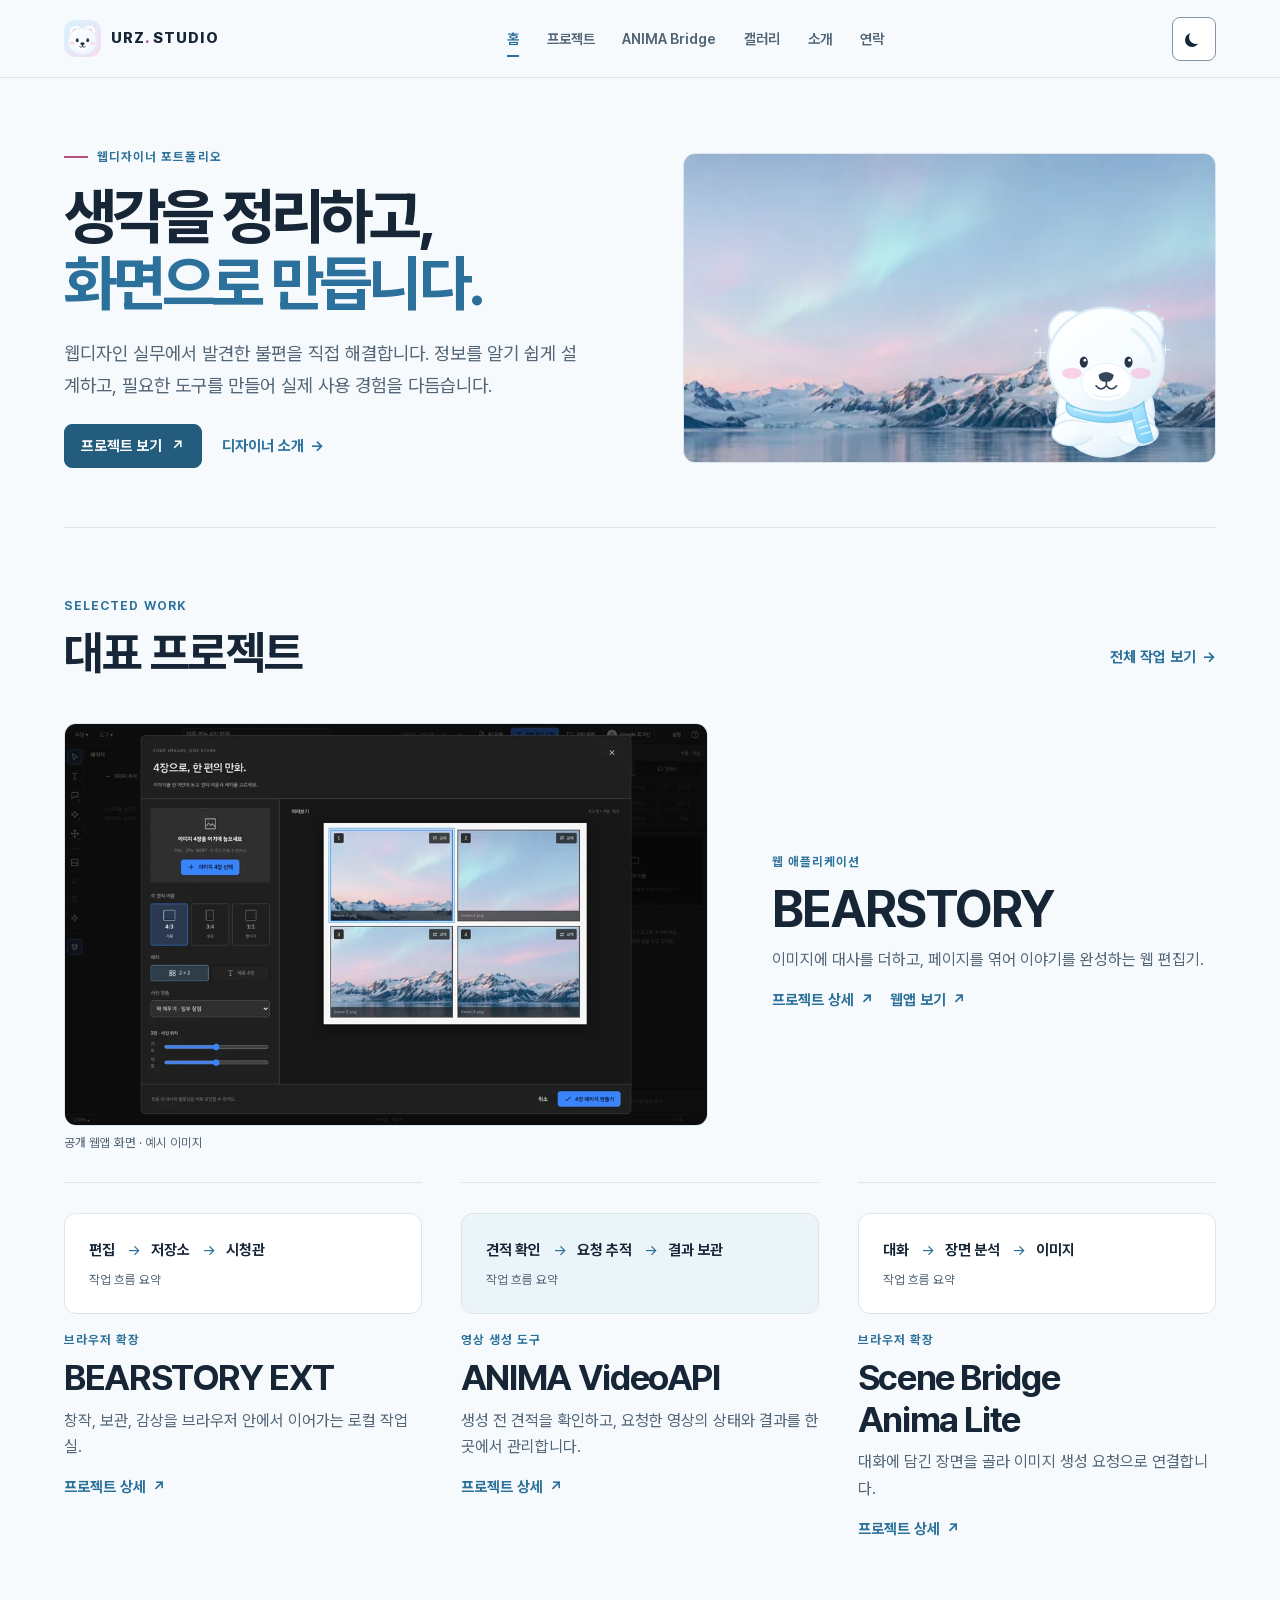
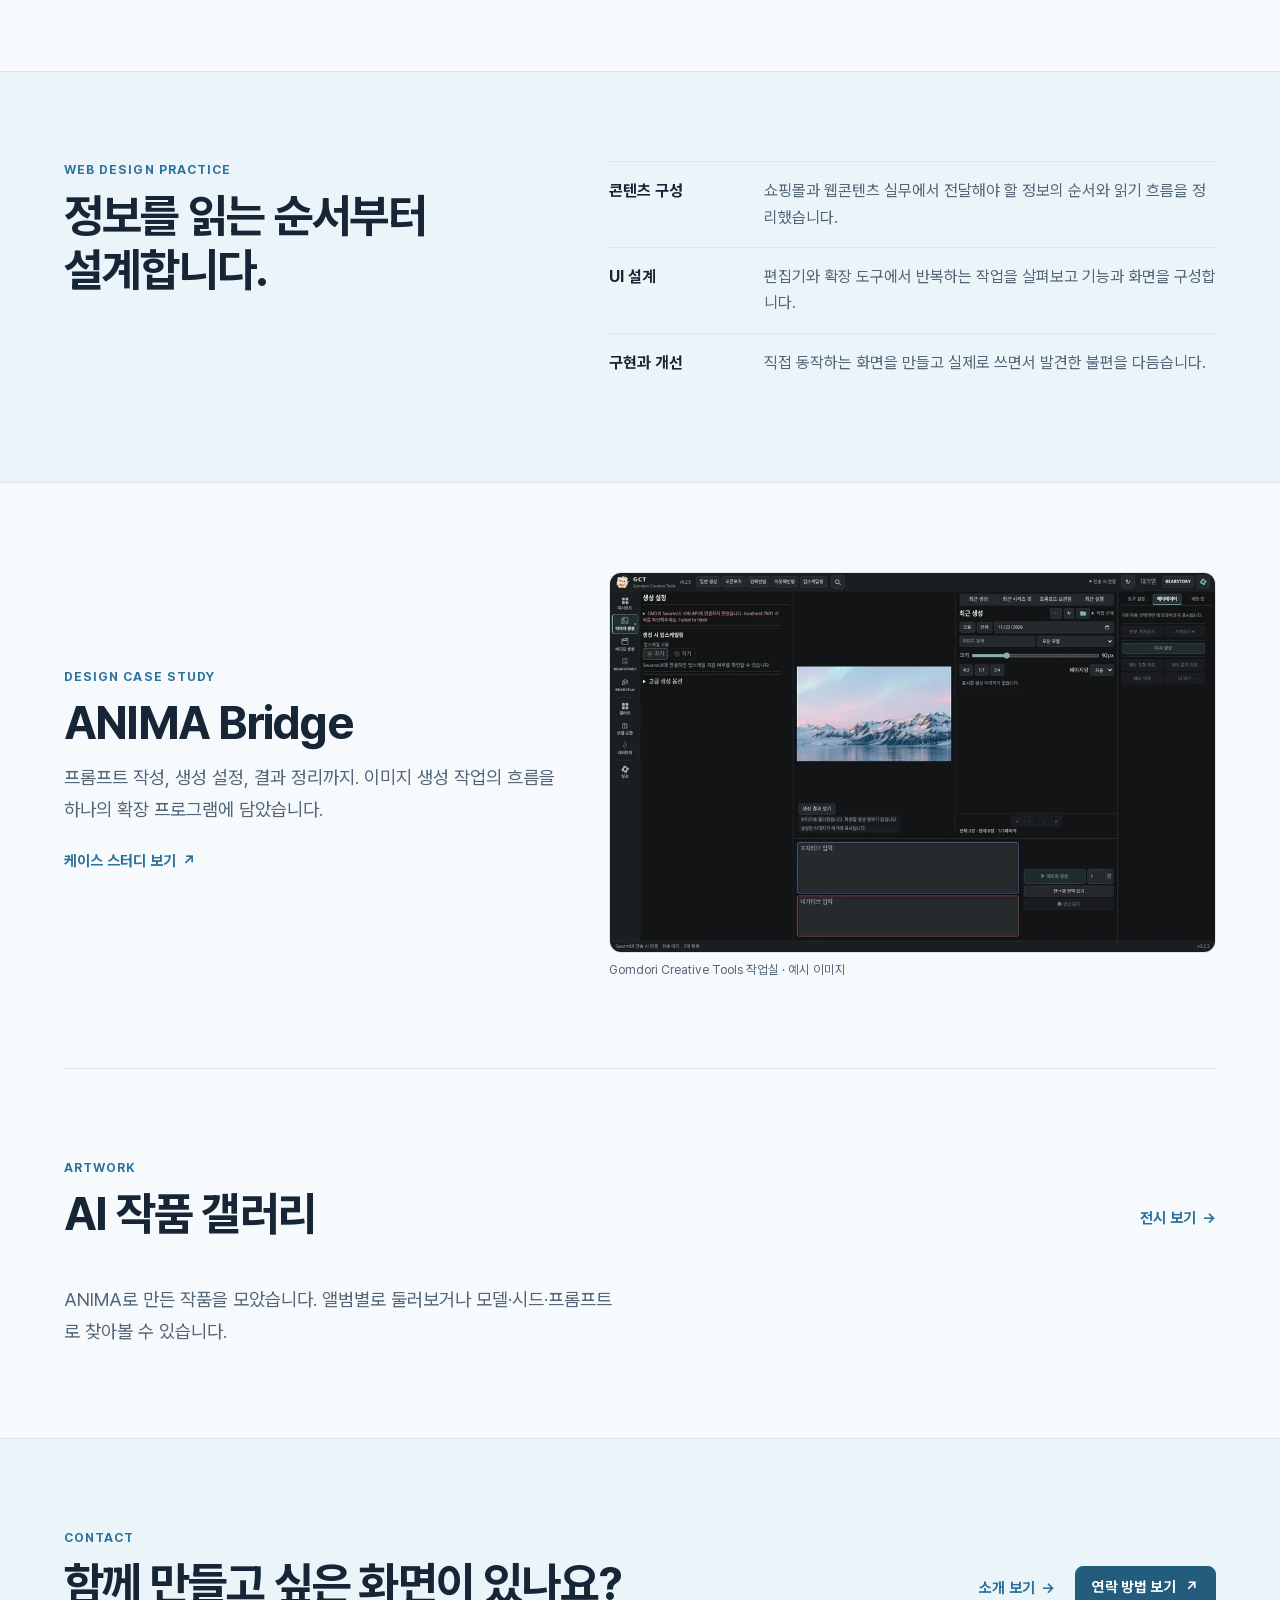
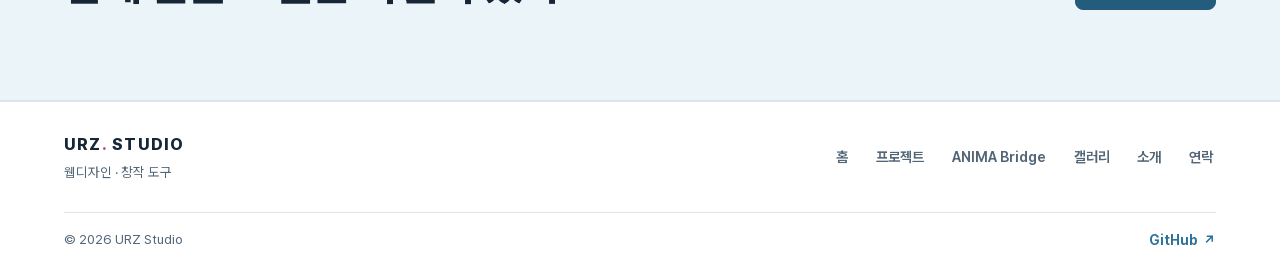
==== commit 4ca8d44a: "북극 테마 포트폴리오 2.0 개편" ====
--- a/public/index.html
+++ b/public/index.html
@@ -1,8 +1,201 @@
-<!doctype html><html lang="ko"><head><meta charset="UTF-8"><meta name="viewport" content="width=device-width,initial-scale=1"><meta name="description" content="웹디자인의 감각으로 직접 쓰이는 도구까지 만드는 URZ Studio의 디자인 포트폴리오."><meta name="theme-color" content="#f5fbff"><title>HOME | URZ STUDIO</title><link rel="icon" type="image/svg+xml" href="assets/favicon.svg"><link rel="stylesheet" href="assets/showcase.css"><link rel="stylesheet" href="assets/polar.css"><style>@view-transition{navigation:auto}</style></head><body><div id="cursorGlow" aria-hidden="true"></div><div id="scrollProgress" aria-hidden="true"></div><header class="site-header"><div class="wrap header-inner"><a class="brand" href="index.html"><span class="brand-mark"><img src="assets/favicon.svg" width="41" height="41" alt=""></span><span class="brand-name">URZ STUDIO<small>POLAR CREATIVE STUDIO</small></span></a><nav id="siteNav" class="site-nav" aria-label="주 메뉴"><a href="index.html" aria-current="page">HOME</a><a href="projects.html" >PROJECTS</a><a href="anima-bridge.html" >ANIMA BRIDGE</a><a href="gallery.html" >GALLERY</a><a href="about.html" >ABOUT</a><a href="contact.html" >CONTACT</a></nav><div class="header-actions"><button id="themeToggle" class="theme-toggle" aria-label="테마 변경">☾</button><button id="menuToggle" class="menu-toggle" aria-label="메뉴 열기" aria-controls="siteNav" aria-expanded="false">☰</button></div></div><div class="wrap utility-strip"><span class="online"><i></i> PORTFOLIO · 2026</span><span>WEB DESIGN · DIGITAL PRODUCTS</span></div></header><main>
-<section class="hero grid-paper"><div class="wrap hero-grid"><div><span class="hero-badge">URZ STUDIO · ARCTIC DESIGN LAB</span><h1 class="hero-title" aria-label="생각을 정리하고, 화면으로 만듭니다."><span class="line"><span>생각을</span></span><span class="line"><span>정리하고,</span></span><span class="line"><span><em>화면으로.</em></span></span></h1><p class="hero-intro"><strong>보기 좋은 것과 쓰기 좋은 것 사이를 설계합니다.</strong><br>웹디자인 실무에서 마주친 불편을 직접 해결합니다. 상세페이지부터 웹앱과 브라우저 확장까지, 쓰임새를 먼저 생각하며 만듭니다.</p><div class="hero-actions"><a class="btn highlight round" href="projects.html">작업물 탐색하기 ↗</a><a class="btn ghost round" href="about.html">제가 일하는 방식 →</a></div><div class="hero-meta"><span>WEB DESIGN / UI STRUCTURE</span><span>CREATIVE TOOLS / PRODUCTS</span></div></div><div class="hero-side"><div class="orbit" aria-hidden="true"></div><div class="floating-product" aria-label="ANIMA Bridge의 제품 UI 콘셉트"><div class="window-top"><span class="window-dots"><i></i><i></i><i></i></span><b>ANIMA BRIDGE / CREATIVE WORKSPACE</b><span>◉ LOCAL</span></div><div class="product-workspace"><div class="product-rail"><i></i><i></i><i></i><i></i><i></i></div><div class="product-main"><div class="product-topline"><span>01 / CREATE</span><span>OUTPUT 4</span></div><div class="product-preview"></div><div class="product-thumbs"><i></i><i></i><i></i><i></i></div></div></div></div><img class="polar-mascot" src="assets/polar-bear.svg" alt="포근한 하얀 북극곰 마스코트" width="220" height="249" decoding="async"><div class="hero-float-tag">SNOW BEAR / CREATIVE PARTNER&nbsp; ✦</div></div></div></section>
-<div class="ticker" aria-hidden="true"><div class="ticker-track"><span>DESIGN</span><b>✳</b><span>DEVELOP</span><b>✳</b><span>EXPERIMENT</span><b>✳</b><span>REPEAT</span><b>✳</b><span>DESIGN</span><b>✳</b><span>BUILD BETTER</span><b>✳</b><span>DESIGN</span><b>✳</b><span>DEVELOP</span><b>✳</b><span>EXPERIMENT</span><b>✳</b><span>REPEAT</span><b>✳</b><span>DESIGN</span><b>✳</b><span>BUILD BETTER</span><b>✳</b></div></div>
-<section class="section"><div class="wrap"><div class="section-head reveal"><div><p class="section-label">01 / SELECTED PROJECTS</p><h2>직접 만든<br>작업들<span class="alt">.</span></h2></div><p class="aside">아이디어를 화면에서 끝내지 않고, 직접 눌러보고 사용할 수 있는 형태로 구현합니다. 아래 화면은 각 제품의 UI 콘셉트입니다.</p></div><div id="featuredWorks" class="work-grid stagger"></div><div style="margin-top:38px" class="reveal"><a class="btn ghost" href="projects.html">전체 프로젝트 6개 보기 ↗</a></div></div></section>
-<section class="section" style="padding-top:0"><div class="wrap"><a href="anima-bridge.html" class="card-feature reveal"><div><p class="eyebrow">02 / SIGNATURE CASE STUDY</p><h2>ANIMA<br>Bridge<span class="alt">.</span></h2><p>이미지 생성·모델 관리·갤러리 작업을 하나의 작업실로 정리한 로컬 AI 워크플로. 다른 작품들과 분리한 독립 대표작입니다.</p><span class="btn">독립 프로젝트 살펴보기 ↗</span></div><div class="feature-visual"><div class="window-top"><span class="window-dots"><i></i><i></i><i></i></span><b>ANIMA BRIDGE / CREATIVE WORKSPACE</b><span>◉ LOCAL</span></div><div class="product-workspace"><div class="product-rail"><i></i><i></i><i></i><i></i><i></i></div><div class="product-main"><div class="product-topline"><span>01 / CREATE</span><span>OUTPUT 4</span></div><div class="product-preview"></div><div class="product-thumbs"><i></i><i></i><i></i><i></i></div></div></div></div></a></div></section>
-<section class="big-statement"><div class="wrap reveal"><p class="eyebrow">03 / DESIGN PHILOSOPHY</p><h2>LOOKS GOOD.<br><em>WORKS BETTER.</em></h2><p>시각적인 완성도와 사용하기 쉬운 구조를 함께 생각합니다.</p><a href="about.html" class="btn light round" style="margin-top:25px">ABOUT MY WORK ↗</a></div></section>
-<section class="section"><div class="wrap"><div class="section-head reveal"><div><p class="section-label">04 / VISUAL ARCHIVE</p><h2>ART IS<br>A PROCESS<span class="alt">.</span></h2></div><p class="aside">ANIMA로 직접 제작한 AI 아트워크를 전시합니다. 프롬프트·모델·시드 정보를 검색하고 앨범으로 찾아볼 수 있어요.</p></div><a class="btn highlight" href="gallery.html">VISUAL GALLERY 입장하기 ↗</a></div></section>
-</main><div id="projectDetail" class="detail-overlay" hidden role="dialog" aria-modal="true" aria-label="프로젝트 상세"><div class="detail-card"><button class="close" data-close-detail aria-label="닫기">×</button><p class="eyebrow alt" data-detail-kind></p><h2 data-detail-title></h2><p data-detail-summary></p><h3>주요 작업</h3><ul data-detail-features></ul><div style="display:flex;gap:10px;flex-wrap:wrap;margin-top:30px"><a class="btn highlight" data-detail-link href="#" target="_blank" rel="noopener noreferrer" hidden>웹사이트 ↗</a><button class="btn ghost" data-close-detail>닫기</button></div></div></div><footer class="site-footer"><div class="wrap"><div class="footer-grid"><div><p class="eyebrow" style="color:var(--lime)">CONTACT / URZ STUDIO</p><h2 class="footer-title">URZ.<br>STUDIO<span style="color:var(--orange)">.</span></h2><p class="footer-lead">웹디자인 실무에서 시작한 화면과 개인 제작 도구를 모았습니다. 사용하며 조금씩 더 다듬고 있습니다.</p></div><nav class="footer-nav"><a href="index.html">HOME</a><a href="projects.html">PROJECTS</a><a href="anima-bridge.html">ANIMA BRIDGE</a><a href="gallery.html">GALLERY</a><a href="about.html">ABOUT</a><a href="contact.html">CONTACT</a><a href="https://github.com/URZ-Studio" target="_blank" rel="noopener noreferrer">GitHub ↗</a></nav></div><div class="footer-bottom"><span>© <span class="year">2026</span> URZ STUDIO · INDEPENDENT WEB DESIGNER</span><span>WEB DESIGN & CREATIVE TOOLS</span></div></div></footer><script src="assets/showcase.js" defer></script></body></html>+<!doctype html>
+<html lang="ko">
+<head>
+  <meta charset="utf-8">
+  <meta name="viewport" content="width=device-width, initial-scale=1">
+  <meta name="description" content="웹디자인 실무 경험을 바탕으로 화면을 설계하고 창작 도구를 만드는 URZ Studio의 포트폴리오.">
+  <meta name="theme-color" content="#F7FAFC">
+  <title>홈 | URZ Studio</title>
+  <link rel="icon" type="image/svg+xml" href="assets/favicon.svg">
+  <link rel="stylesheet" href="assets/base.css">
+  <link rel="stylesheet" href="assets/components.css">
+  <link rel="stylesheet" href="assets/pages.css">
+  <script src="assets/theme.js"></script>
+  <script src="assets/showcase.js" defer></script>
+</head>
+<body class="page-index">
+  <a class="skip-link" href="#main">본문으로 건너뛰기</a>
+  <header class="site-header">
+    <div class="wrap header-inner">
+      <a class="brand" href="index.html">
+        <img src="assets/favicon.svg" width="37" height="37" alt="">
+        <span>URZ<span class="brand-accent">.</span> STUDIO</span>
+      </a>
+      <nav id="siteNav" class="site-nav" aria-label="주 메뉴">
+        <a href="index.html" aria-current="page">홈</a>
+        <a href="projects.html">프로젝트</a>
+        <a href="anima-bridge.html">ANIMA Bridge</a>
+        <a href="gallery.html">갤러리</a>
+        <a href="about.html">소개</a>
+        <a href="contact.html">연락</a>
+      </nav>
+      <div class="header-actions">
+        <button id="themeToggle" class="icon-button theme-toggle" type="button" aria-label="다크 모드" aria-pressed="false" hidden><span class="theme-icon" aria-hidden="true"></span></button>
+        <button id="menuToggle" class="icon-button menu-toggle" type="button" aria-label="메뉴" aria-controls="siteNav" aria-expanded="false" hidden><span class="menu-icon" aria-hidden="true"></span></button>
+      </div>
+    </div>
+  </header>
+  <main id="main" tabindex="-1">
+    <section class="wrap home-hero" aria-labelledby="home-title">
+      <div class="hero-copy">
+        <p class="eyebrow"><span class="accent-line"></span> 웹디자이너 포트폴리오</p>
+        <h1 id="home-title">생각을 정리하고,<br><em>화면으로 만듭니다.</em></h1>
+        <p class="lead">웹디자인 실무에서 발견한 불편을 직접 해결합니다. 정보를 알기 쉽게 설계하고, 필요한 도구를 만들어 실제 사용 경험을 다듬습니다.</p>
+        <div class="button-row">
+          <a class="btn primary" href="projects.html">프로젝트 보기 <span aria-hidden="true">↗</span></a>
+          <a class="text-link" href="about.html">디자이너 소개 <span aria-hidden="true">→</span></a>
+        </div>
+      </div>
+      <div class="hero-visual">
+        <div class="aurora-frame">
+          <img class="aurora-landscape" src="assets/media/arctic-640.webp" srcset="assets/media/arctic-640.webp 640w, assets/media/arctic-1120.webp 1120w" sizes="(max-width: 740px) calc(100vw - 40px), 46vw" width="1120" height="510" alt="" fetchpriority="high">
+          <img class="hero-mascot" src="assets/polar-bear.svg" width="460" height="520" alt="하늘색 목도리를 두른 URZ Studio 북극곰">
+        </div>
+      </div>
+    </section>
+    <section class="wrap section ruled home-selected" aria-labelledby="work-title">
+      <div class="section-heading">
+        <div><p class="eyebrow">Selected work</p><h2 id="work-title">대표 프로젝트</h2></div>
+        <a class="text-link" href="projects.html">전체 작업 보기 <span aria-hidden="true">→</span></a>
+      </div>
+      <div id="featuredWorks" class="works-grid home-works">
+      <article class="work-card work-featured" data-category="web">
+        <figure class="project-figure"><img src="assets/media/bearstory-960.webp" srcset="assets/media/bearstory-480.webp 480w, assets/media/bearstory-960.webp 960w" sizes="(max-width: 700px) calc(100vw - 40px), (max-width: 1080px) 85vw, 690px" width="960" height="600" alt="BEARSTORY 4컷 편집기의 컷 비율 설정과 네 컷 미리보기" loading="lazy" decoding="async"><figcaption>공개 웹앱 화면 · 예시 이미지</figcaption></figure>
+        <div class="work-copy">
+          <p class="eyebrow">웹 애플리케이션</p>
+          <h3>BEARSTORY</h3>
+          <p>이미지에 대사를 더하고, 페이지를 엮어 이야기를 완성하는 웹 편집기.</p>
+          <button class="text-link" type="button" data-project="bearstory" aria-haspopup="dialog" hidden>프로젝트 상세 <span aria-hidden="true">↗</span></button>
+          <a class="text-link" href="https://bearstory.kro.kr/">웹앱 보기 <span aria-hidden="true">↗</span></a>
+        </div>
+      </article>
+      <article class="work-card" data-category="extension">
+        <figure class="project-diagram"><ol><li>편집</li><li>저장소</li><li>시청관</li></ol><figcaption>작업 흐름 요약</figcaption></figure>
+        <div class="work-copy">
+          <p class="eyebrow">브라우저 확장</p>
+          <h3>BEARSTORY EXT</h3>
+          <p>창작, 보관, 감상을 브라우저 안에서 이어가는 로컬 작업실.</p>
+          <button class="text-link" type="button" data-project="bearstory-ext" aria-haspopup="dialog" hidden>프로젝트 상세 <span aria-hidden="true">↗</span></button>
+
+        </div>
+      </article>
+      <article class="work-card" data-category="ai">
+        <figure class="project-diagram"><ol><li>견적 확인</li><li>요청 추적</li><li>결과 보관</li></ol><figcaption>작업 흐름 요약</figcaption></figure>
+        <div class="work-copy">
+          <p class="eyebrow">영상 생성 도구</p>
+          <h3>ANIMA VideoAPI</h3>
+          <p>생성 전 견적을 확인하고, 요청한 영상의 상태와 결과를 한곳에서 관리합니다.</p>
+          <button class="text-link" type="button" data-project="video" aria-haspopup="dialog" hidden>프로젝트 상세 <span aria-hidden="true">↗</span></button>
+
+        </div>
+      </article>
+      <article class="work-card" data-category="extension">
+        <figure class="project-diagram"><ol><li>대화</li><li>장면 분석</li><li>이미지</li></ol><figcaption>작업 흐름 요약</figcaption></figure>
+        <div class="work-copy">
+          <p class="eyebrow">브라우저 확장</p>
+          <h3>Scene Bridge Anima Lite</h3>
+          <p>대화에 담긴 장면을 골라 이미지 생성 요청으로 연결합니다.</p>
+          <button class="text-link" type="button" data-project="scene" aria-haspopup="dialog" hidden>프로젝트 상세 <span aria-hidden="true">↗</span></button>
+
+        </div>
+      </article>
+      </div>
+    </section>
+    <section class="practice-band" aria-labelledby="practice-title">
+      <div class="wrap section split-section">
+        <div><p class="eyebrow">Web design practice</p><h2 id="practice-title">정보를 읽는 순서부터<br>설계합니다.</h2></div>
+        <dl class="fact-list">
+          <div><dt>콘텐츠 구성</dt><dd>쇼핑몰과 웹콘텐츠 실무에서 전달해야 할 정보의 순서와 읽기 흐름을 정리했습니다.</dd></div>
+          <div><dt>UI 설계</dt><dd>편집기와 확장 도구에서 반복하는 작업을 살펴보고 기능과 화면을 구성합니다.</dd></div>
+          <div><dt>구현과 개선</dt><dd>직접 동작하는 화면을 만들고 실제로 쓰면서 발견한 불편을 다듬습니다.</dd></div>
+        </dl>
+      </div>
+    </section>
+    <section class="wrap section split-section case-feature" aria-labelledby="case-title">
+      <div><p class="eyebrow">Design case study</p><h2 id="case-title">ANIMA Bridge</h2>
+        <p class="lead">프롬프트 작성, 생성 설정, 결과 정리까지. 이미지 생성 작업의 흐름을 하나의 확장 프로그램에 담았습니다.</p>
+        <a href="anima-bridge.html" class="text-link">케이스 스터디 보기 <span aria-hidden="true">↗</span></a>
+      </div>
+      <figure class="project-figure">
+        <img src="assets/media/anima-workspace-960.webp" srcset="assets/media/anima-workspace-480.webp 480w, assets/media/anima-workspace-960.webp 960w" sizes="(max-width: 700px) calc(100vw - 40px), (max-width: 1080px) 85vw, 690px" width="960" height="600" alt="GCT 이미지 생성 작업실의 좌측 생성 설정, 중앙 미리보기와 우측 메타데이터" loading="lazy" decoding="async">
+        <figcaption>Gomdori Creative Tools 작업실 · 예시 이미지</figcaption>
+      </figure>
+    </section>
+    <section class="wrap section ruled" aria-labelledby="art-title">
+      <div class="section-heading">
+        <div><p class="eyebrow">Artwork</p><h2 id="art-title">AI 작품 갤러리</h2></div>
+        <a class="text-link" href="gallery.html">전시 보기 <span aria-hidden="true">→</span></a>
+      </div>
+      <p class="lead">ANIMA로 만든 작품을 모았습니다. 앨범별로 둘러보거나 모델·시드·프롬프트로 찾아볼 수 있습니다.</p>
+      <div id="galleryPreview" class="gallery-preview" hidden></div>
+    </section>
+    <section class="contact-band">
+      <div class="wrap section section-heading">
+        <div><p class="eyebrow">Contact</p><h2>함께 만들고 싶은 화면이 있나요?</h2></div>
+        <div class="button-row"><a class="text-link" href="about.html">소개 보기 <span aria-hidden="true">→</span></a><a class="btn primary" href="contact.html">연락 방법 보기 <span aria-hidden="true">↗</span></a></div>
+      </div>
+    </section>
+  </main>
+  <dialog id="projectDetail" class="modal" aria-labelledby="project-title">
+    <div class="dialog">
+      <button class="icon-button modal-close" type="button" data-close-detail aria-label="닫기" autofocus>×</button>
+      <div data-project-content></div>
+    </div>
+  </dialog>
+  <template id="project-bearstory">
+    <p class="eyebrow">웹 애플리케이션</p>
+    <h2 id="project-title">BEARSTORY</h2>
+    <p>CG집과 4컷 만화를 만들 때 이미지 편집과 페이지 편집을 여러 도구에서 오가는 불편을 줄이고 싶었습니다. 작업 유형마다 편집기를 분리하고 앱 홈에서 필요한 도구를 바로 찾도록 구성했습니다.</p>
+    <dl class="fact-list"><div><dt>담당 역할</dt><dd>편집 메뉴 구성 · 작업 흐름 설계 · 화면 구현</dd></div><div><dt>사용 기술</dt><dd>HTML · CSS · JavaScript · IndexedDB · Google Drive</dd></div></dl>
+    <h3>주요 기능</h3>
+    <ul><li>CG집·4컷 만화·웹툰·웹소설 편집</li><li>말풍선·텍스트·페이지 순서 배치</li><li>PDF·CBZ·ZIP 내보내기 및 브라우저·PC 폴더·Google Drive 보관</li></ul>
+    <a class="text-link" href="https://bearstory.kro.kr/">웹앱 보기 <span aria-hidden="true">↗</span></a>
+  </template>
+  <template id="project-bearstory-ext">
+    <p class="eyebrow">브라우저 확장</p>
+    <h2 id="project-title">BEARSTORY EXT</h2>
+    <p>만든 작품을 저장하고 다시 읽기 위해 여러 폴더와 뷰어를 오가는 과정을 줄였습니다. 편집 공간과 저장소, 시청관을 분리하고 PC 폴더에 보관한 작업도 탐색할 수 있도록 구성했습니다.</p>
+    <dl class="fact-list"><div><dt>담당 역할</dt><dd>편집·저장소·시청관 메뉴 설계 · 로컬 작업 흐름 구성</dd></div><div><dt>사용 기술</dt><dd>Chrome·Edge 확장 · JavaScript · IndexedDB · File System Access API</dd></div></dl>
+    <h3>주요 기능</h3>
+    <ul><li>CG집·4컷·웹툰·웹소설 편집</li><li>브라우저 및 PC 폴더에서 작업물 관리</li><li>PDF·CBZ·이미지 폴더 시청관</li></ul>
+
+  </template>
+  <template id="project-video">
+    <p class="eyebrow">영상 생성 도구</p>
+    <h2 id="project-title">ANIMA VideoAPI</h2>
+    <p>영상 생성 요청 전에 실제 비용을 확인하고, 요청 후에는 API가 반환하는 상태를 읽을 수 있도록 했습니다. 입력과 미리보기, 비용·작업 상태를 나란히 배치했습니다.</p>
+    <dl class="fact-list"><div><dt>담당 역할</dt><dd>작업실 화면 · 견적 확인 · 대기열 상태 표시 설계</dd></div><div><dt>사용 기술</dt><dd>브라우저 확장 · JavaScript · 영상 생성 API</dd></div></dl>
+    <h3>주요 기능</h3>
+    <ul><li>모델 선택 및 시작·끝 프레임 설정</li><li>실제 견적과 사용 내역 확인</li><li>요청 상태 및 결과 보관함</li></ul>
+
+  </template>
+  <template id="project-scene">
+    <p class="eyebrow">브라우저 확장</p>
+    <h2 id="project-title">Scene Bridge Anima Lite</h2>
+    <p>대화에서 본 장면을 이미지로 만들 때 프롬프트를 따로 작성하고 결과를 대화에 다시 연결하는 단계를 줄였습니다. 요청의 출발점인 메시지와 해당 결과를 함께 탐색할 수 있게 구성했습니다.</p>
+    <dl class="fact-list"><div><dt>담당 역할</dt><dd>메시지별 생성 흐름 및 결과 탐색 화면 구성</dd></div><div><dt>사용 기술</dt><dd>Chrome·Edge 확장 · Grok · SwarmUI · JavaScript</dd></div></dl>
+    <h3>주요 기능</h3>
+    <ul><li>대화 장면 분석과 프롬프트 검토</li><li>로컬 SwarmUI 이미지 생성</li><li>메시지별 결과와 채팅별 갤러리</li></ul>
+
+  </template>
+  <footer class="site-footer">
+    <div class="wrap">
+      <div class="footer-main">
+        <div><a class="footer-brand" href="index.html">URZ<span class="brand-accent">.</span> STUDIO</a><p>웹디자인 · 창작 도구</p></div>
+        <nav class="footer-nav" aria-label="하단 메뉴">
+        <a href="index.html">홈</a>
+        <a href="projects.html">프로젝트</a>
+        <a href="anima-bridge.html">ANIMA Bridge</a>
+        <a href="gallery.html">갤러리</a>
+        <a href="about.html">소개</a>
+        <a href="contact.html">연락</a>
+        </nav>
+      </div>
+      <div class="footer-end">
+        <small>© <span class="year">2026</span> URZ Studio</small>
+        <a href="https://github.com/URZ-Studio">GitHub <span aria-hidden="true">↗</span></a>
+      </div>
+    </div>
+  </footer>
+</body>
+</html>
--- a/public/assets/base.css
+++ b/public/assets/base.css
@@ -0,0 +1,87 @@
+/* Shared palette, typography and spacing for the six portfolio pages. */
+@font-face {
+  font-family: "URZ Sans";
+  src: url("fonts/urz-sans.woff2") format("woff2");
+  font-style: normal;
+  font-weight: 100 900;
+  font-display: swap;
+}
+
+:root {
+  color-scheme: light;
+  --bg: #F7FAFC;
+  --surface: #FFFFFF;
+  --text: #172637;
+  --muted: #536678;
+  --line: #DBE5EC;
+  --control-line: #8196A8;
+  --sky: #A6E7FF;
+  --accent: #2B719B;
+  --pink: #F8BAD8;
+  --pink-text: #B65182;
+  --soft: #EBF4F9;
+  --on-action: #FFFFFF;
+  --action: #235C7D;
+  --action-hover: #17435E;
+  --gallery-matte: #112031;
+  --backdrop: rgb(11 24 38 / 71%);
+  --font: "URZ Sans", Pretendard, "Apple SD Gothic Neo", "Noto Sans CJK KR", "Malgun Gothic", sans-serif;
+  --max: 1360px;
+  --gutter: clamp(20px, 5vw, 80px);
+  --space-section: clamp(58px, 7vw, 112px);
+  --gap: clamp(20px, 3vw, 44px);
+  --radius: 12px;
+  --radius-small: 8px;
+  --motion: 160ms ease;
+}
+
+:root[data-theme="dark"] {
+  color-scheme: dark;
+  --bg: #0F1924;
+  --surface: #192A3B;
+  --text: #F3F8FD;
+  --muted: #B6C9D8;
+  --line: #364A5E;
+  --control-line: #839CB1;
+  --sky: #A3E2FF;
+  --accent: #A3E2FF;
+  --pink: #FFBBD9;
+  --pink-text: #FFBBD9;
+  --soft: #172636;
+  --on-action: #102333;
+  --action: #A3E2FF;
+  --action-hover: #C9EFFF;
+}
+
+*, *::before, *::after { box-sizing: border-box; }
+[hidden] { display: none !important; }
+html { min-width: 0; }
+body { margin: 0; background: var(--bg); color: var(--text); font: 400 1rem/1.65 var(--font); }
+body:has(dialog[open]) { overflow: hidden; }
+a { color: inherit; }
+button, input, select { font: inherit; color: inherit; }
+button { cursor: pointer; }
+img { display: block; max-width: 100%; height: auto; }
+figure, p, dl, dd { margin: 0; }
+h1, h2, h3 { margin: 0; line-height: 1.16; letter-spacing: -.038em; text-wrap: balance; }
+h1 { font-size: clamp(2.625rem, 6.15vw, 6.25rem); font-weight: 740; }
+h2 { font-size: clamp(1.95rem, 3.6vw, 3.65rem); font-weight: 720; }
+h3 { font-size: clamp(1.2rem, 2vw, 1.7rem); font-weight: 690; }
+h1 em { color: var(--accent); font-style: normal; }
+p { overflow-wrap: anywhere; }
+:focus-visible { outline: 2px solid var(--accent); outline-offset: 4px; }
+main:focus { outline: none; }
+::selection { background: var(--sky); color: #172637; }
+
+.wrap { width: min(var(--max), calc(100% - 2 * var(--gutter))); margin-inline: auto; }
+.section { padding-block: var(--space-section); }
+.ruled { border-top: 1px solid var(--line); }
+.lead { max-width: 35rem; color: var(--muted); font-size: clamp(1rem, 1.45vw, 1.2rem); line-height: 1.72; }
+.eyebrow { display: flex; align-items: center; gap: 9px; color: var(--accent); font-weight: 680; font-size: .78rem; letter-spacing: .085em; line-height: 1.45; text-transform: uppercase; }
+.accent-line { width: 24px; height: 2px; background: var(--pink-text); }
+.sr-only, .skip-link:not(:focus) { position: absolute; width: 1px; height: 1px; padding: 0; margin: -1px; overflow: hidden; clip-path: inset(50%); white-space: nowrap; }
+.skip-link:focus { position: fixed; z-index: 20; top: 10px; left: 10px; padding: 12px; border-radius: var(--radius-small); background: var(--surface); }
+
+@media (prefers-reduced-motion: reduce) {
+  *, *::before, *::after { animation-duration: .01ms !important; transition-duration: .01ms !important; }
+}
--- a/public/assets/components.css
+++ b/public/assets/components.css
@@ -0,0 +1,111 @@
+.site-header { border-bottom: 1px solid var(--line); }
+.header-inner { display: flex; align-items: center; justify-content: space-between; gap: 20px; min-height: 77px; }
+.brand { display: inline-flex; align-items: center; gap: 10px; flex: none; text-decoration: none; font-weight: 820; font-size: .94rem; letter-spacing: .07em; }
+.brand img { width: 37px; }
+.brand-accent { color: var(--pink-text); }
+.site-nav, .footer-nav { display: flex; flex-wrap: wrap; align-items: center; gap: 4px clamp(8px, 1.7vw, 26px); }
+.site-nav a, .footer-nav a {
+  position: relative; display: inline-flex; align-items: center; min-height: 44px; padding-inline: 3px;
+  color: var(--muted); font-size: .9rem; font-weight: 620; text-decoration: none;
+}
+.site-nav a:hover, .site-nav a[aria-current="page"], .footer-nav a:hover { color: var(--accent); }
+.site-nav a[aria-current="page"]::after {
+  position: absolute; right: 3px; bottom: 4px; left: 3px; height: 2px; content: ""; background: currentColor;
+}
+.header-actions { display: flex; gap: 8px; }
+.icon-button {
+  display: inline-grid; flex: none; place-items: center; width: 44px; min-height: 44px;
+  padding: 0; border: 1px solid var(--control-line); border-radius: var(--radius-small); background: var(--surface);
+}
+.icon-button:hover { background: var(--soft); }
+.theme-icon { width: 14px; height: 14px; border-radius: 50%; box-shadow: -4px 3px 0 0 currentColor; transform: translate(2px,-2px); }
+[aria-pressed="true"] .theme-icon { transform: none; box-shadow: none; border: 2px solid currentColor; }
+[aria-pressed="true"] .theme-icon::after { content: ""; display: block; width: 22px; height: 22px; margin: -6px; border: 1px dashed currentColor; border-radius: 50%; }
+.menu-toggle { display: none; }
+.menu-icon { width: 16px; height: 1px; background: currentColor; box-shadow: 0 5px currentColor, 0 -5px currentColor; }
+.menu-toggle[aria-expanded="true"] .menu-icon { box-shadow: none; transform: rotate(45deg); }
+.menu-toggle[aria-expanded="true"] .menu-icon::after { content: ""; display: block; width: 16px; height: 1px; background: currentColor; transform: rotate(90deg); }
+
+.btn, .chip, .album-pill {
+  display: inline-flex; align-items: center; justify-content: center; gap: 9px; min-height: 44px; padding: 9px 16px;
+  border: 1px solid var(--control-line); border-radius: var(--radius-small); background: var(--surface);
+  color: var(--text); font-size: .92rem; font-weight: 660; line-height: 1.35; text-align: center; text-decoration: none;
+  transition: background-color var(--motion), border-color var(--motion), color var(--motion);
+}
+.btn.primary { border-color: var(--action); background: var(--action); color: var(--on-action); }
+.btn.primary:hover { border-color: var(--action-hover); background: var(--action-hover); }
+.btn.secondary:hover, .chip:hover, .album-pill:hover { background: var(--soft); border-color: var(--accent); }
+.btn.small { padding-inline: 13px; font-size: .86rem; }
+.btn:disabled { cursor: wait; opacity: .62; }
+.chip, .album-pill { border-radius: 100px; }
+.chip[aria-pressed="true"], .album-pill[aria-pressed="true"] { border-color: var(--action); background: var(--action); color: var(--on-action); }
+
+.text-link {
+  display: inline-flex; align-items: center; gap: 6px; width: fit-content; min-height: 44px; padding: 0;
+  border: 0; background: transparent; color: var(--accent);
+  font-size: .94rem; font-weight: 680; text-align: left; text-decoration: none;
+}
+.text-link:hover { text-decoration: underline; text-underline-offset: .22em; }
+.button-row { display: flex; flex-wrap: wrap; align-items: center; gap: 8px 20px; }
+
+.section-heading, .split-section { display: grid; gap: 16px var(--gap); }
+.section-heading { grid-template-columns: minmax(0, 1fr) auto; align-items: end; margin-bottom: clamp(24px, 4vw, 44px); }
+.section-heading.section, .section > .section-heading:last-child { margin-bottom: 0; }
+.section-heading p:not(.eyebrow), .section-prose p { color: var(--muted); }
+.section-heading h2 + p, .section-prose h3 + p { margin-top: 10px; }
+.section-prose p + h3 { margin-top: 24px; }
+.section-prose .button-row { margin-top: 16px; }
+.section h2, .page-intro h1, .contact-copy h1 { margin-top: 10px; }
+.split-section { grid-template-columns: minmax(0, 5fr) minmax(0, 6fr); align-items: start; }
+.fact-list { display: grid; gap: 0; }
+.fact-list > div { display: grid; grid-template-columns: minmax(100px, 1fr) minmax(0, 3.3fr); gap: 10px 18px; padding: 16px 0; border-top: 1px solid var(--line); }
+.fact-list dt { font-weight: 690; }
+.fact-list dd { color: var(--muted); overflow-wrap: anywhere; }
+.practice-band, .contact-band { background: var(--soft); border-block: 1px solid var(--line); }
+.page-intro { padding-block: clamp(42px, 7vw, 100px) clamp(34px, 5vw, 64px); }
+.page-intro .lead { margin-top: 18px; }
+
+.project-figure { min-width: 0; }
+.project-figure img { width: 100%; height: auto; border: 1px solid var(--line); border-radius: var(--radius); background: var(--soft); }
+.project-figure figcaption, .project-diagram figcaption { margin-top: 8px; color: var(--muted); font-size: .78rem; line-height: 1.45; }
+.site-footer { border-top: 1px solid var(--line); background: var(--surface); }
+.footer-main { display: flex; justify-content: space-between; align-items: center; flex-wrap: wrap; gap: 12px 22px; padding-block: 29px; }
+.footer-brand { font-size: 1.03rem; font-weight: 800; letter-spacing: .075em; text-decoration: none; }
+.footer-main p { margin-top: 3px; color: var(--muted); font-size: .84rem; }
+.footer-end { display: flex; justify-content: space-between; align-items: center; min-height: 55px; border-top: 1px solid var(--line); color: var(--muted); }
+.footer-end a { display: flex; align-items: center; gap: 5px; min-height: 44px; color: var(--accent); font-size: .86rem; font-weight: 680; text-decoration: none; }
+
+.modal {
+  width: min(calc(100% - 32px), 640px); max-width: none; max-height: calc(100dvh - 32px); overscroll-behavior: contain;
+  padding: 0; border: 1px solid var(--line); border-radius: var(--radius); background: var(--surface); color: var(--text);
+}
+.modal::backdrop { background: var(--backdrop); }
+.dialog { position: relative; padding: clamp(20px, 4vw, 40px); }
+.dialog h2 { font-size: clamp(1.6rem, 4vw, 2.7rem); overflow-wrap: anywhere; }
+.dialog h3 { font-size: 1.13rem; }
+.dialog p:not(.eyebrow), .dialog ul { color: var(--muted); }
+.dialog p, .dialog .fact-list, .dialog h3 { margin-block: 12px; }
+.dialog .eyebrow { padding-right: 45px; }
+.modal-close { position: absolute; top: 14px; right: 14px; font-size: 1.3rem; line-height: 1; }
+.toast-wrap { position: fixed; z-index: 10; bottom: max(16px, env(safe-area-inset-bottom)); right: 16px; max-width: calc(100vw - 32px); pointer-events: none; }
+.toast { padding: 11px 16px; border: 1px solid var(--control-line); border-radius: var(--radius-small); background: var(--surface); color: var(--text); }
+.modal .toast-wrap { position: sticky; bottom: 0; padding: 0 16px 12px; margin-left: auto; width: fit-content; }
+
+@media (max-width: 740px) {
+  .header-inner { display: grid; grid-template-columns: minmax(0, 1fr) auto; min-height: 65px; gap: 0 12px; position: relative; }
+  .header-actions { grid-area: 1 / 2; }
+  .menu-toggle { display: inline-grid; }
+  .site-nav { grid-area: 2 / 1 / 3 / -1; column-gap: 14px; padding-bottom: 10px; }
+  .header-inner:has(.menu-toggle:not([hidden])) .site-nav {
+    display: none; position: absolute; z-index: 5; top: calc(100% + 1px); right: 0; left: 0;
+    padding: 10px 14px; border: 1px solid var(--line); border-radius: 0 0 var(--radius) var(--radius); background: var(--surface);
+  }
+  .header-inner:has(.menu-toggle[aria-expanded="true"]) .site-nav { display: grid; grid-template-columns: repeat(2, minmax(0, 1fr)); }
+  .site-nav a { width: fit-content; }
+  .split-section { grid-template-columns: 1fr; gap: 24px; }
+}
+@media (max-width: 490px) {
+  .section-heading { grid-template-columns: 1fr; gap: 7px; }
+  .section-heading .text-link { justify-self: start; }
+  .fact-list > div { grid-template-columns: 1fr; gap: 3px; padding: 13px 0; }
+}
--- a/public/assets/pages.css
+++ b/public/assets/pages.css
@@ -0,0 +1,117 @@
+.home-hero {
+  display: grid; grid-template-columns: minmax(0, 1.04fr) minmax(0, 1fr); align-items: center;
+  gap: clamp(32px, 5vw, 78px); padding-block: clamp(48px, 5.5vw, 80px) clamp(38px, 4.6vw, 66px);
+}
+.hero-copy h1 { margin-top: 18px; font-size: clamp(2.25rem, 4.78vw, 4.9rem); line-height: 1.08; letter-spacing: -.062em; }
+.hero-copy .lead { margin-top: 21px; max-width: 33rem; }
+.hero-copy .button-row { margin-top: 23px; }
+.hero-visual { min-width: 0; }
+.aurora-frame { position: relative; isolation: isolate; aspect-ratio: 1.72; border: 1px solid var(--line); border-radius: var(--radius); background: #D9EBF6; }
+.aurora-landscape { width: 100%; height: 100%; border-radius: calc(var(--radius) - 1px); object-fit: cover; object-position: 60% 50%; }
+.hero-mascot { position: absolute; right: 5%; bottom: -1%; width: clamp(90px, 32%, 200px); }
+
+.home-selected { padding-top: clamp(38px, 5.4vw, 77px); }
+.works-grid { display: grid; grid-template-columns: repeat(2, minmax(0, 1fr)); gap: 0 var(--gap); }
+.work-card {
+  display: grid; align-content: start; min-width: 0; gap: 17px;
+  border-top: 1px solid var(--line); padding-block: 30px;
+}
+.work-card.work-featured {
+  grid-column: 1 / -1; grid-template-columns: minmax(0, 1.45fr) minmax(0, 1fr);
+  align-items: center; gap: clamp(20px, 5vw, 75px); padding-top: 0; border-top: 0;
+}
+.work-copy h2, .work-copy h3 { margin-top: 8px; font-size: clamp(1.6rem, 2.8vw, 2.7rem); text-wrap: pretty; }
+.work-featured .work-copy h2, .work-featured .work-copy h3 { font-size: clamp(2rem, 4vw, 4.15rem); }
+.work-copy > p:not(.eyebrow) { max-width: 35rem; margin-top: 9px; color: var(--muted); }
+.work-copy .text-link { margin-top: 5px; margin-right: 12px; }
+.project-diagram { padding: clamp(13px, 2.1vw, 24px); border: 1px solid var(--line); border-radius: var(--radius); background: var(--surface); }
+.project-diagram ol { display: flex; flex-wrap: wrap; align-items: center; gap: 6px 12px; margin: 0; padding: 0; list-style: none; }
+.project-diagram li { display: flex; align-items: center; gap: 10px; color: var(--text); font-size: .93rem; font-weight: 660; }
+.project-diagram li + li::before { content: "→" / ""; color: var(--accent); font-weight: 440; }
+[data-category="ai"] .project-diagram { background: var(--soft); }
+.page-index .home-works { grid-template-columns: repeat(3, minmax(0, 1fr)); }
+.filter-row { display: flex; flex-wrap: wrap; gap: 8px; margin-bottom: 28px; }
+.project-list { padding-bottom: calc(var(--space-section) / 2); }
+.case-feature { align-items: center; }
+.case-feature .lead { margin-block: 13px; }
+.gallery-preview { display: grid; grid-template-columns: repeat(3, minmax(0, 1fr)); gap: clamp(12px, 2vw, 25px); margin-top: 24px; }
+.gallery-preview a { overflow: hidden; border-radius: var(--radius); color: var(--accent); font-size: .9rem; font-weight: 650; text-decoration: none; }
+.gallery-preview a:hover { text-decoration: underline; }
+.gallery-preview img { width: 100%; aspect-ratio: 4 / 3; object-fit: cover; background: var(--soft); }
+.gallery-preview span { display: block; padding: 6px 1px; }
+
+.case-intro { display: grid; grid-template-columns: minmax(0, 1.2fr) minmax(0, 1fr); align-items: end; gap: var(--gap); }
+.case-intro h1 { line-height: .93; font-size: clamp(3.4rem, 9vw, 8.2rem); }
+.case-cover { width: min(100%, 1120px); margin-inline: auto; }
+.case-demo { overflow: clip; border: 1px solid var(--line); border-radius: var(--radius); background: var(--surface); }
+.case-tabs { display: flex; flex-wrap: wrap; padding: 0 12px; border-bottom: 1px solid var(--line); }
+.case-tabs:empty, .case-tabs:not(:has(button:not([hidden]))) { display: none; }
+.case-tabs button {
+  min-height: 52px; padding: 8px clamp(9px, 2vw, 21px); border: 0; border-bottom: 2px solid transparent;
+  background: none; color: var(--muted); font-size: clamp(.84rem, 1.6vw, 1rem); font-weight: 680;
+}
+.case-tabs button[aria-selected="true"] { color: var(--accent); border-color: currentColor; }
+.case-tabs button:focus-visible { outline-offset: -4px; }
+.case-panel { display: grid; grid-template-columns: minmax(0, 1fr) minmax(0, 1.35fr); gap: var(--gap); min-height: 240px; padding: clamp(20px, 4vw, 46px); }
+.case-panel + .case-panel:not([hidden]) { border-top: 1px solid var(--line); }
+.case-panel-copy p { margin-top: 10px; color: var(--muted); }
+.case-steps, .process-list { padding: 0; margin: 0; list-style: none; }
+.case-steps li { display: grid; grid-template-columns: minmax(0, .65fr) minmax(0, 1.35fr); gap: 7px; padding: 10px 0; border-top: 1px solid var(--line); }
+.case-steps span, .process-list p { color: var(--muted); }
+.case-sample {
+  overflow: hidden; display: grid; grid-template-columns: minmax(0, 1fr) minmax(0, 1fr); align-items: stretch;
+  margin-top: 16px; border: 1px solid var(--line); border-radius: var(--radius-small); background: var(--soft);
+}
+.case-sample img { width: 100%; height: 100%; min-height: 100px; object-fit: cover; }
+.case-sample figcaption { align-self: center; padding: 10px 13px; font-size: .82rem; line-height: 1.45; }
+.case-sample small { display: block; margin-top: 3px; color: var(--muted); }
+.case-queue { margin-top: 16px; }
+.case-queue span { display: inline-flex; align-items: center; gap: 7px; color: var(--accent); font-size: .82rem; font-weight: 690; }
+.case-queue span::before { content: ""; width: 7px; height: 7px; border: 1px solid currentColor; border-radius: 50%; }
+.case-queue span:last-child::before { background: currentColor; }
+
+.about-intro { display: grid; grid-template-columns: minmax(0, 1.5fr) minmax(0, 1fr); align-items: center; gap: var(--gap); }
+.about-intro h1 { font-size: clamp(2.4rem, 6vw, 5.5rem); }
+.about-portrait { display: grid; place-items: center; min-height: clamp(175px, 24vw, 300px); align-self: stretch; background: var(--soft); border: 1px solid var(--line); border-radius: var(--radius); }
+.about-portrait img { width: clamp(105px, 52%, 180px); padding-block: 10px; }
+.process-list li { padding-block: 16px; border-top: 1px solid var(--line); }
+.process-list p { margin-top: 6px; }
+
+.contact-layout {
+  display: grid; grid-template-columns: minmax(0, 1.25fr) minmax(0, 1fr); align-items: center;
+  gap: var(--gap); min-height: clamp(480px, 65vh, 650px); padding-block: var(--space-section);
+}
+.contact-copy .lead { margin-top: 18px; }
+.contact-addresses { border-top: 1px solid var(--line); }
+.contact-addresses a {
+  display: flex; justify-content: space-between; align-items: center; gap: 9px;
+  padding: 16px 4px; border-bottom: 1px solid var(--line); text-decoration: none; transition: background-color var(--motion);
+}
+.contact-addresses a:hover { background: var(--soft); }
+.contact-addresses a > span:last-child { color: var(--accent); }
+.contact-addresses strong, .contact-addresses small { display: block; }
+.contact-addresses small { color: var(--muted); }
+
+@media (prefers-reduced-motion: no-preference) {
+  .hero-copy, .page-intro { animation: enter 460ms ease-out both; }
+  @keyframes enter { from { opacity: .88; transform: translateY(5px); } to { opacity: 1; transform: none; } }
+}
+@media (max-width: 980px) {
+  .page-index .home-works { grid-template-columns: repeat(2, minmax(0, 1fr)); }
+}
+@media (max-width: 740px) {
+  .home-hero, .case-intro, .contact-layout { grid-template-columns: 1fr; }
+  .home-hero { gap: 24px; padding-top: 38px; padding-bottom: 35px; }
+  .hero-copy h1 { font-size: clamp(2.4rem, 8.7vw, 4.05rem); }
+  .aurora-frame { aspect-ratio: 1.95; }
+  .case-intro .fact-list { margin-top: 8px; }
+  .case-panel { grid-template-columns: 1fr; min-height: 0; }
+  .contact-layout { align-content: center; }
+}
+@media (max-width: 540px) {
+  .works-grid, .page-index .home-works, .work-card.work-featured, .about-intro { grid-template-columns: 1fr; }
+  .works-grid { row-gap: 0; }
+  .work-card { padding-block: 20px; gap: 12px; }
+  .about-portrait { min-height: 148px; }
+  .gallery-preview { grid-template-columns: repeat(2, minmax(0, 1fr)); }
+}
